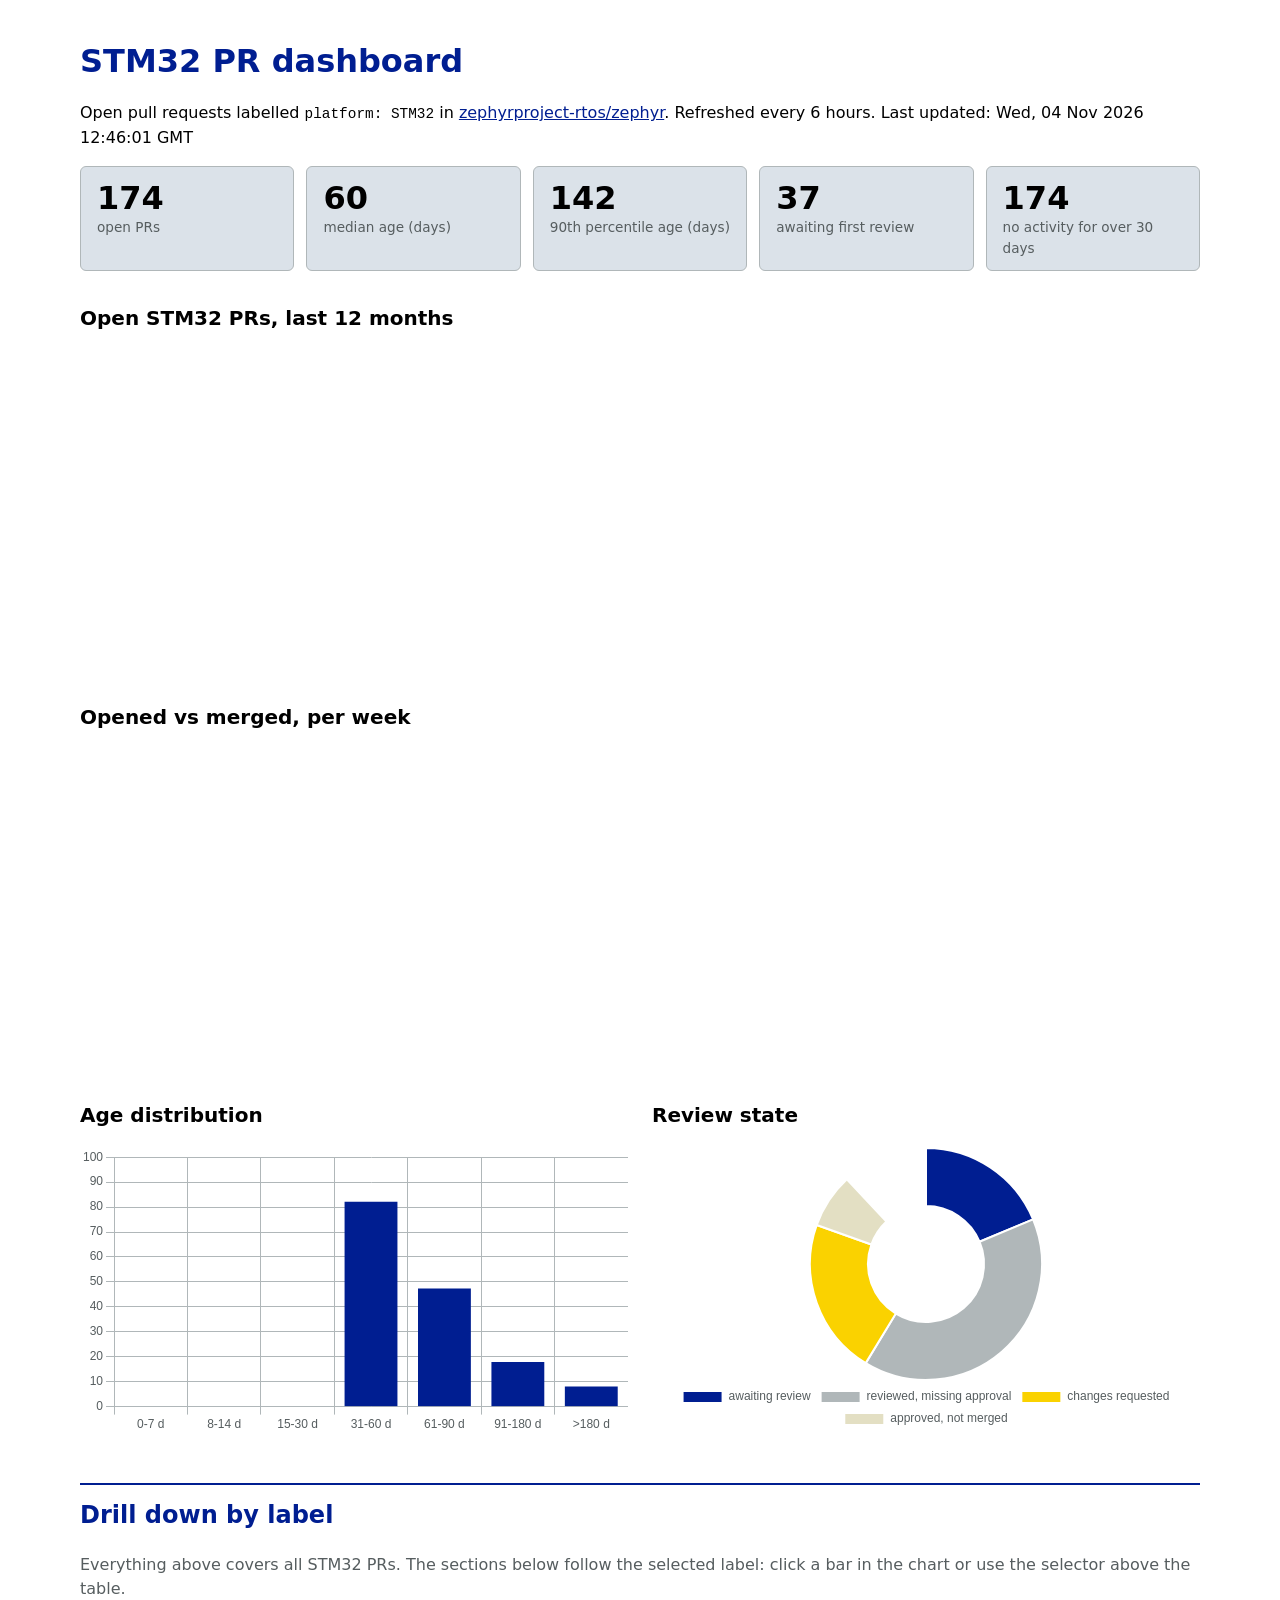
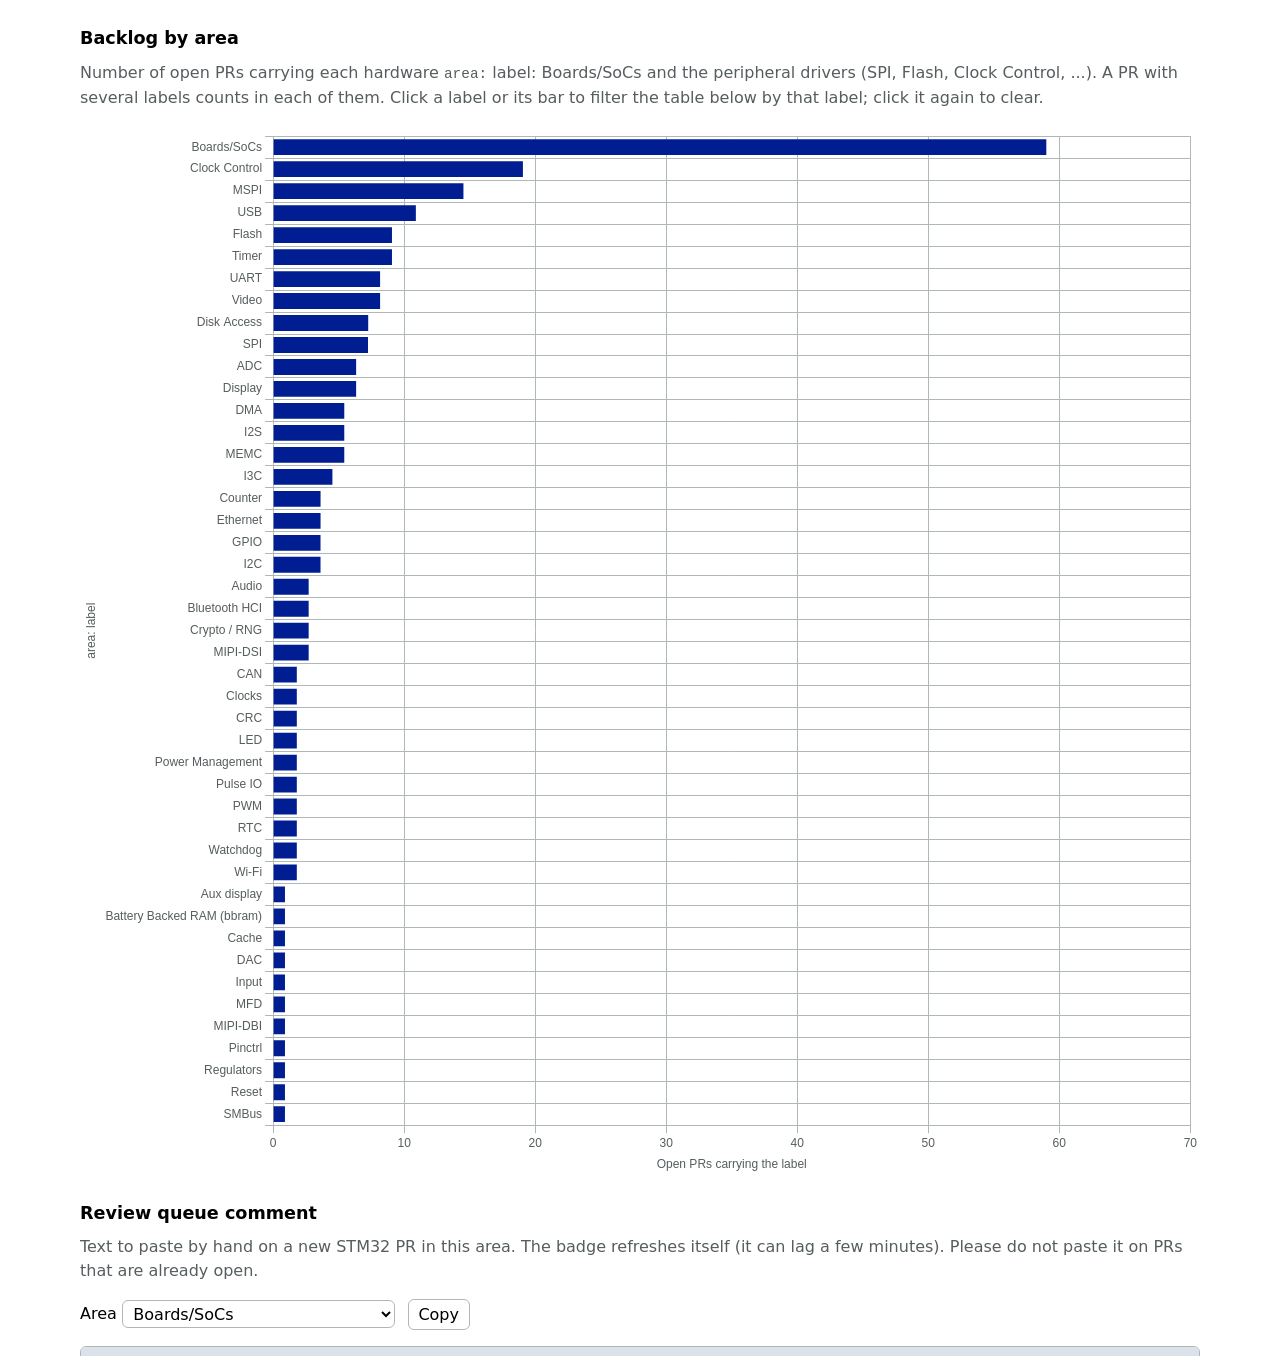
==== index.html @ 885c25cb "web: group the label-dependent sections under a title Age distribution and review state cover every " ====
<!doctype html>
<!--
SPDX-FileCopyrightText: 2026 Erwan Gouriou
SPDX-License-Identifier: Apache-2.0
-->
<html lang="en">
<head>
  <meta charset="utf-8">
  <meta name="viewport" content="width=device-width, initial-scale=1">
  <meta http-equiv="Content-Security-Policy"
        content="default-src 'none'; script-src 'self'; style-src 'self'; img-src 'self' https://img.shields.io data:; connect-src 'self'; base-uri 'none'; form-action 'none'">
  <title>STM32 PR dashboard</title>
  <link rel="stylesheet" href="assets/style.css">
</head>
<body>
  <header>
    <h1>STM32 PR dashboard</h1>
    <p>Open pull requests labelled <code>platform: STM32</code> in
      <a href="https://github.com/zephyrproject-rtos/zephyr/pulls?q=is%3Apr+is%3Aopen+label%3A%22platform%3A+STM32%22">zephyrproject-rtos/zephyr</a>.
      Refreshed every 6 hours. Last updated: <time id="updated">loading...</time></p>
    <p id="error" class="error" hidden></p>
  </header>

  <main>
    <section class="cards" aria-label="Summary">
      <div class="card"><span class="value" id="stat-open">-</span><span class="label">open PRs</span></div>
      <div class="card"><span class="value" id="stat-p50">-</span><span class="label">median age (days)</span></div>
      <div class="card"><span class="value" id="stat-p90">-</span><span class="label">90th percentile age (days)</span></div>
      <div class="card"><span class="value" id="stat-awaiting">-</span><span class="label">awaiting first review</span></div>
      <div class="card"><span class="value" id="stat-stale">-</span><span class="label">no activity for over 30 days</span></div>
    </section>

    <section>
      <h2>Open STM32 PRs, last 12 months</h2>
      <div class="chart wide"><canvas id="chart-open" role="img" aria-label="Open PRs over time"></canvas></div>
    </section>

    <section>
      <h2>Opened vs merged, per week</h2>
      <div class="chart wide"><canvas id="chart-flow" role="img" aria-label="PRs opened and merged per week"></canvas></div>
    </section>

    <section class="pair">
      <div>
        <h2>Age distribution</h2>
        <div class="chart"><canvas id="chart-age" role="img" aria-label="Open PRs by age"></canvas></div>
      </div>
      <div>
        <h2>Review state</h2>
        <div class="chart"><canvas id="chart-review" role="img" aria-label="Open PRs by review state"></canvas></div>
      </div>
    </section>

    <h2 class="group" id="by-label">Drill down by label</h2>
    <p class="hint group-hint">Everything above covers all STM32 PRs. The sections below follow the
      selected label: click a bar in the chart or use the selector above the table.</p>

    <section>
      <h3>Backlog by area</h3>
      <p class="hint">Number of open PRs carrying each hardware <code>area:</code> label: Boards/SoCs
        and the peripheral drivers (SPI, Flash, Clock Control, ...). A PR with several labels counts
        in each of them. Click a label or its bar to filter the table below by that label; click it
        again to clear.</p>
      <div class="chart" id="chart-areas-box"><canvas id="chart-areas" role="img" aria-label="Open PRs per hardware area label"></canvas></div>
    </section>

    <section id="snippet" hidden>
      <h3>Review queue comment</h3>
      <p class="hint">Text to paste by hand on a new STM32 PR in this area. The badge refreshes
        itself (it can lag a few minutes). Please do not paste it on PRs that are already open.</p>
      <p>
        <label for="snippet-area">Area</label>
        <select id="snippet-area"></select>
        <button type="button" id="snippet-copy">Copy</button>
        <span id="snippet-status" role="status"></span>
      </p>
      <textarea id="snippet-text" rows="11" readonly aria-label="Comment text"></textarea>
    </section>

    <section>
      <h3>Open PRs, oldest first</h3>
      <div id="filter" class="filter">
        <div>
          <label for="filter-select">Filter by label:</label>
          <select id="filter-select"><option value="">All labels</option></select>
          <button type="button" id="filter-clear" hidden>Show all</button>
          <span id="filter-count" class="muted"></span>
        </div>
        <div id="filter-link" class="filter-link" hidden>
          Link to this label's page: <a id="filter-url" href="#" rel="noopener noreferrer"></a>
          <button type="button" id="filter-copy-url">Copy link</button>
          <button type="button" id="filter-copy-md">Copy as Markdown</button>
          <span id="filter-copy-status" role="status"></span>
        </div>
      </div>
      <div class="table-wrap">
        <table>
          <thead>
            <tr><th>#</th><th>Title</th><th>Areas</th><th class="num">Age (days)</th><th>Review</th></tr>
          </thead>
          <tbody id="prs"></tbody>
        </table>
      </div>
    </section>

    <section id="rules" class="rules">
      <h2>Rules</h2>
      <ul>
        <li>Population: PRs in <code>zephyrproject-rtos/zephyr</code> labelled <code>platform: STM32</code>.</li>
        <li>Drafts are absent by construction: the upstream assigner workflow only labels PRs that are
          ready for review, so a PR enters this dataset when it is labelled.</li>
        <li>Area = each <code>area:</code> label on the PR. A PR with three area labels counts in all
          three, so the sum over areas exceeds the PR count. A PR without an <code>area:</code> label
          is shown as <em>Unclassified</em>.</li>
        <li>The area chart only shows hardware labels: Boards/SoCs and the labels of peripheral
          drivers. They are derived from upstream <code>MAINTAINERS.yml</code> at each collection:
          a label is hardware when at least half of the areas carrying it are driver areas
          (titled <code>Drivers:</code> or owning a whole <code>drivers/&lt;name&gt;/</code>
          directory) or <code>boards/</code> and <code>soc/</code>. Labels such as Tests, Samples,
          Documentation, Networking or native port are left out of the chart. The table,
          its filter and the review queue comment still cover every label.</li>
        <li>Age is measured from the <code>platform: STM32</code> labeling event ("waiting for ST
          review"), not from PR creation, so long draft periods do not count.</li>
        <li>Stale means no activity for more than 30 days.</li>
        <li>No people: no author, reviewer or leaderboard. The unit is the area.</li>
      </ul>
      <h3>Caveats</h3>
      <ul>
        <li>The upstream <code>scripts/ci/set_assignees.py</code> caps labels at 10 per PR, ranked by
          how much of the PR each area accounts for. Very wide PRs lose their tail labels, so area
          counts are slightly lossy at the edge.</li>
        <li>A PR whose STM32 label was removed before it closed is not returned by a label-filtered
          listing, so historical membership is marginally undercounted.</li>
        <li>The history is rebuilt from timestamps. Review-state and staleness are only known for
          the present, so past days do not carry them.</li>
        <li>This page is authoritative; any badge pasted in a PR comment is cached and may lag.</li>
      </ul>
    </section>
  </main>

  <footer>
    <p>Source: <a href="https://github.com/erwango/stm32-pr-dashboard">erwango/stm32-pr-dashboard</a>.
      Chart.js is MIT licensed.</p>
  </footer>

  <script src="assets/vendor/chart.umd.min.js"></script>
  <script src="assets/app.js"></script>
</body>
</html>
---- assets/style.css ----
/*
 * SPDX-FileCopyrightText: 2026 Erwan Gouriou
 * SPDX-License-Identifier: Apache-2.0
 */

/*
 * Palette from the ST PowerPoint template (theme "STMicroelectronics", Oct 2026):
 * Quantum Blue 001E91 (titles, links, main data colour), ST yellow FAD200 (accent only,
 * for what needs attention), ST greys B0B7B9 / DBE2E9. White background, black body text.
 * The brand defines no dark scheme, so the page is light only. ST Core is not
 * redistributable on the web, hence the system font stack.
 */
:root {
  color-scheme: light;
  --bg: #ffffff;
  --fg: #000000;
  --muted: #565d5f;
  --border: #b0b7b9;
  --card: #dbe2e9;
  --accent: #001e91;
  --neutral: #b0b7b9;
  --sand: #e3dfc3;
  --highlight: #fad200;
}

* { box-sizing: border-box; }

body {
  margin: 0 auto;
  max-width: 72rem;
  padding: 1rem;
  background: var(--bg);
  color: var(--fg);
  font: 16px/1.5 system-ui, sans-serif;
}

a { color: var(--accent); }
code { font-size: 0.9em; }
h1 { margin-bottom: 0.25rem; color: var(--accent); }
h2 { margin-top: 2rem; font-size: 1.25rem; }
h3 { margin-top: 1.5rem; font-size: 1.1rem; }
h2.group {
  margin-top: 3rem;
  padding-top: 0.75rem;
  border-top: 2px solid var(--accent);
  color: var(--accent);
  font-size: 1.5rem;
}
.hint { color: var(--muted); margin-top: -0.5rem; }
.group-hint { margin-top: 0; }
.error { padding: 0.5rem 0.75rem; background: var(--highlight); color: var(--fg); font-weight: 600; }

.cards {
  display: grid;
  grid-template-columns: repeat(auto-fit, minmax(10rem, 1fr));
  gap: 0.75rem;
}

.card {
  display: flex;
  flex-direction: column;
  padding: 0.75rem 1rem;
  background: var(--card);
  border: 1px solid var(--border);
  border-radius: 6px;
}

.card .value { font-size: 2rem; font-weight: 600; line-height: 1.2; }
.card .label { color: var(--muted); font-size: 0.85rem; }

.chart { position: relative; height: 18rem; }
.chart.wide { height: 20rem; }

.pair {
  display: grid;
  grid-template-columns: repeat(auto-fit, minmax(20rem, 1fr));
  gap: 1.5rem;
}

.filter {
  margin: 1rem 0;
  padding: 0.5rem 0.75rem;
  background: var(--card);
  border: 1px solid var(--border);
  border-radius: 6px;
}

.filter-link { margin-top: 0.5rem; overflow-wrap: anywhere; }

button {
  margin-left: 0.5rem;
  padding: 0.15rem 0.6rem;
  color: var(--fg);
  background: var(--bg);
  border: 1px solid var(--border);
  border-radius: 6px;
  cursor: pointer;
  font: inherit;
}

textarea {
  width: 100%;
  padding: 0.5rem 0.75rem;
  color: var(--fg);
  background: var(--card);
  border: 1px solid var(--border);
  border-radius: 6px;
  font: 0.85rem/1.4 ui-monospace, monospace;
}

select { padding: 0.15rem 0.4rem; color: var(--fg); background: var(--bg); border: 1px solid var(--border); border-radius: 6px; font: inherit; }

.table-wrap { overflow-x: auto; }

table { width: 100%; border-collapse: collapse; }
th, td { padding: 0.4rem 0.6rem; text-align: left; vertical-align: top; border-bottom: 1px solid var(--border); }
th.num, td.num { text-align: right; }
td.stale { background: var(--highlight); font-weight: 600; }

.tag {
  display: inline-block;
  margin: 0 0.25rem 0.15rem 0;
  padding: 0 0.45rem;
  font-size: 0.8rem;
  background: var(--card);
  border: 1px solid var(--border);
  border-radius: 1rem;
}

button.tag { color: var(--fg); cursor: pointer; font: inherit; font-size: 0.8rem; }
button.tag:hover { border-color: var(--accent); }

.muted { margin-left: 0.75rem; color: var(--muted); }

.rules { margin-top: 2rem; padding-top: 0.5rem; border-top: 1px solid var(--border); }
.rules li { margin-bottom: 0.35rem; }

footer { margin-top: 2rem; color: var(--muted); font-size: 0.85rem; }
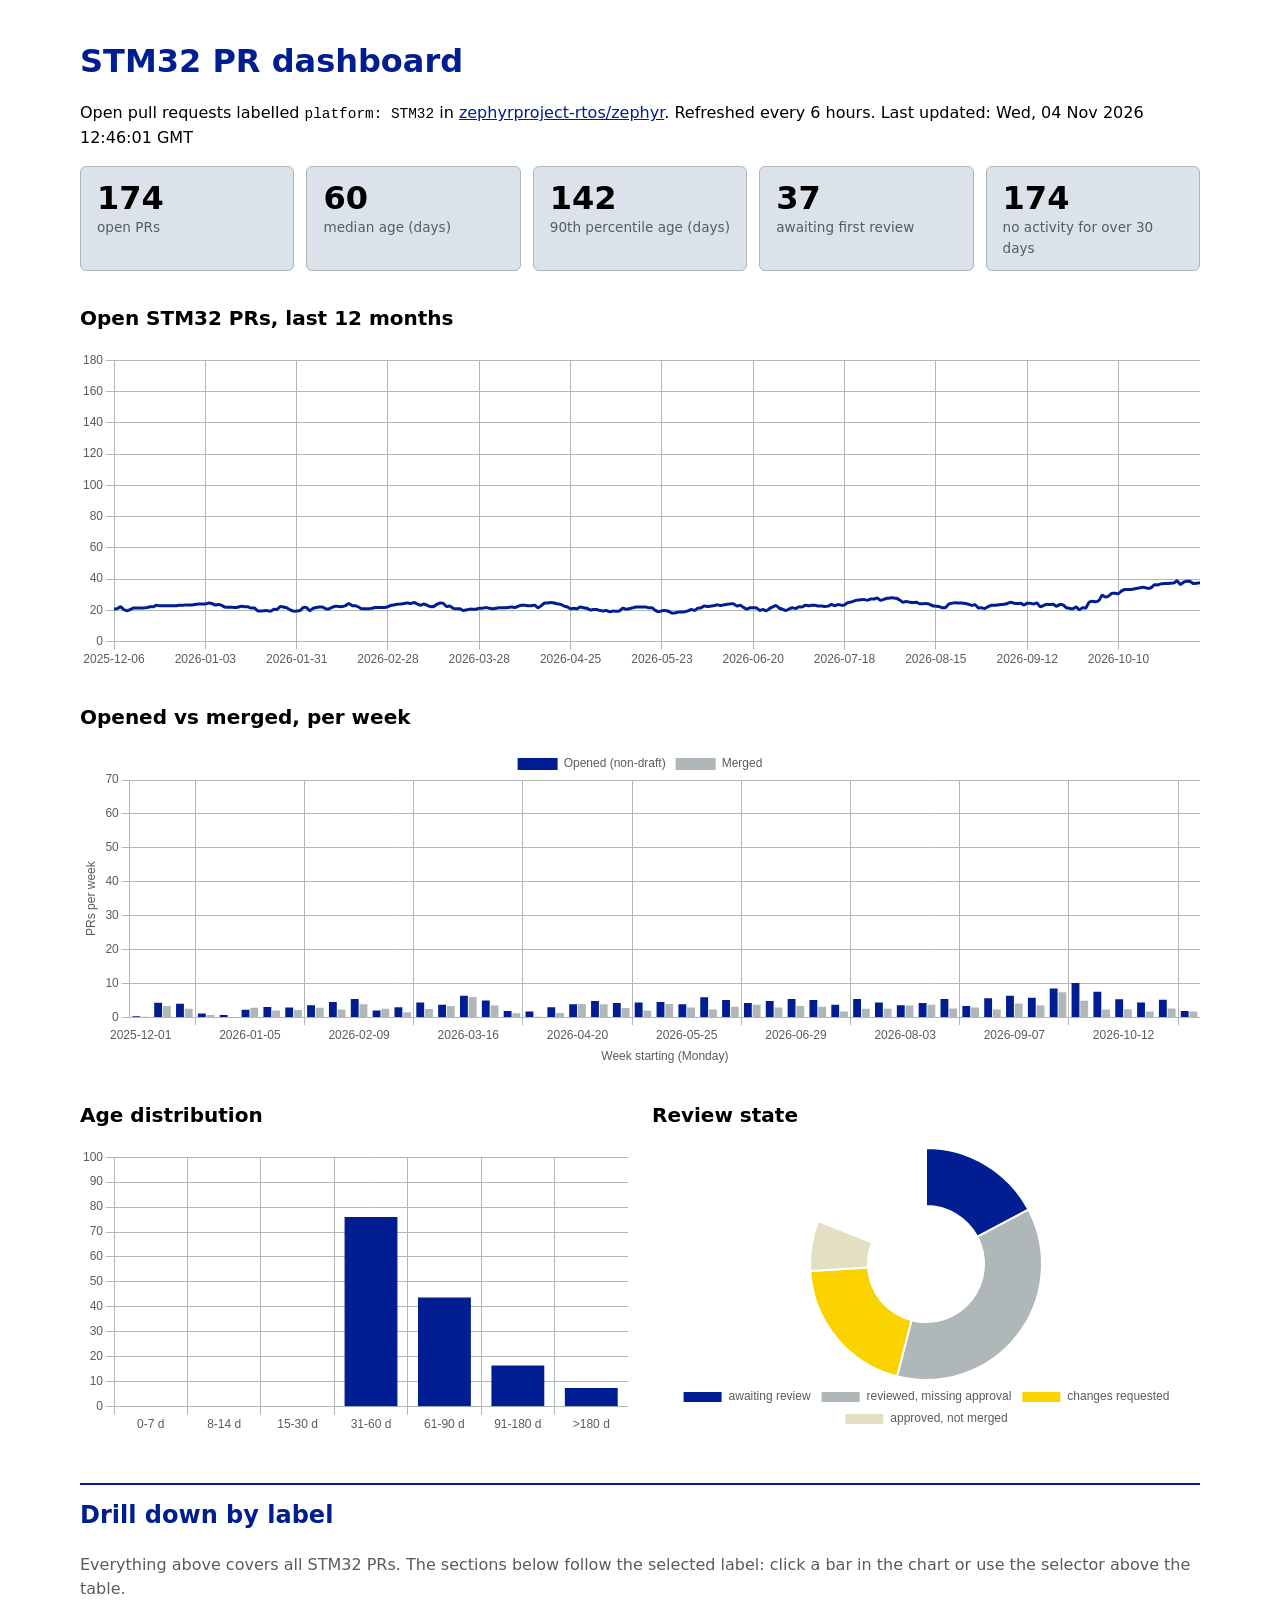
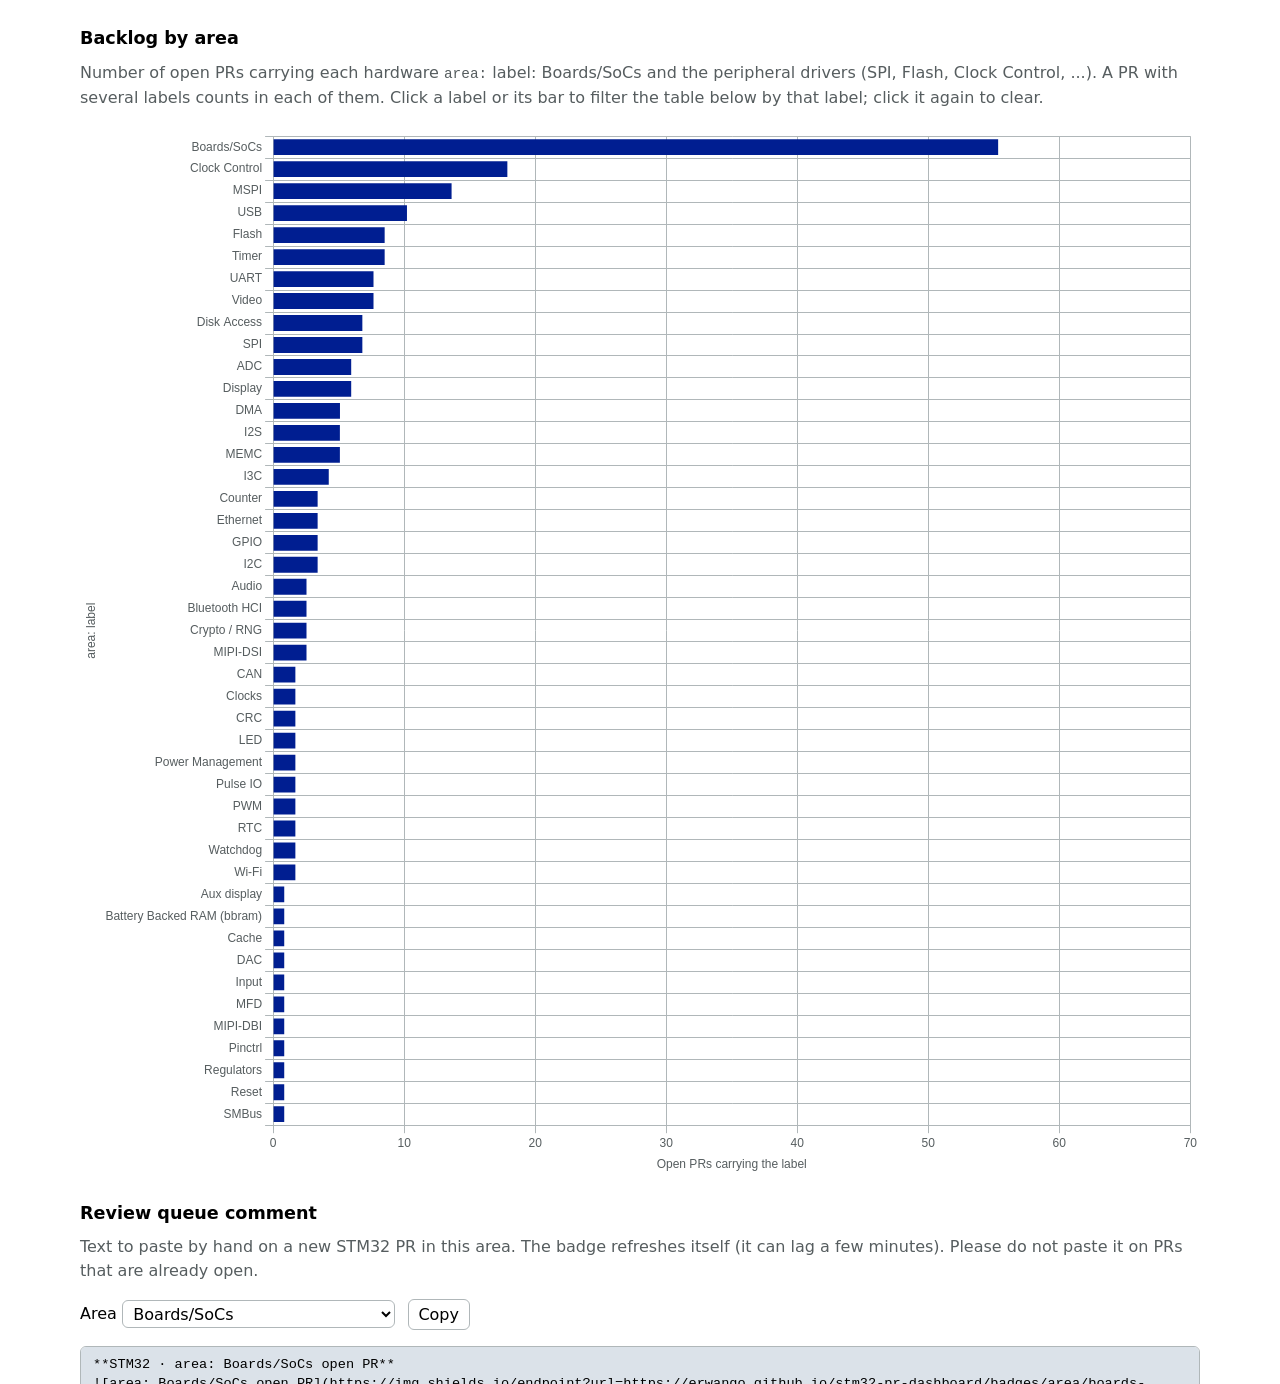
==== commit 06615f26: "web: explain the yellow age cells Add a legend line with a yellow swatch above the PR table and a to" ====
--- a/index.html
+++ b/index.html
@@ -94,6 +94,8 @@
         </div>
       </div>
       <div class="table-wrap">
+        <p class="legend"><span class="swatch"></span> Age highlighted in yellow: no activity on the PR
+          for over 30 days (age itself counts from the <code>platform: STM32</code> label).</p>
         <table>
           <thead>
             <tr><th>#</th><th>Title</th><th>Areas</th><th class="num">Age (days)</th><th>Review</th></tr>
--- a/assets/style.css
+++ b/assets/style.css
@@ -116,6 +116,15 @@
 th, td { padding: 0.4rem 0.6rem; text-align: left; vertical-align: top; border-bottom: 1px solid var(--border); }
 th.num, td.num { text-align: right; }
 td.stale { background: var(--highlight); font-weight: 600; }
+.legend { margin: 0 0 0.5rem; color: var(--muted); font-size: 0.85rem; }
+.swatch {
+  display: inline-block;
+  width: 0.9rem;
+  height: 0.9rem;
+  vertical-align: -0.1rem;
+  background: var(--highlight);
+  border: 1px solid var(--border);
+}
 
 .tag {
   display: inline-block;
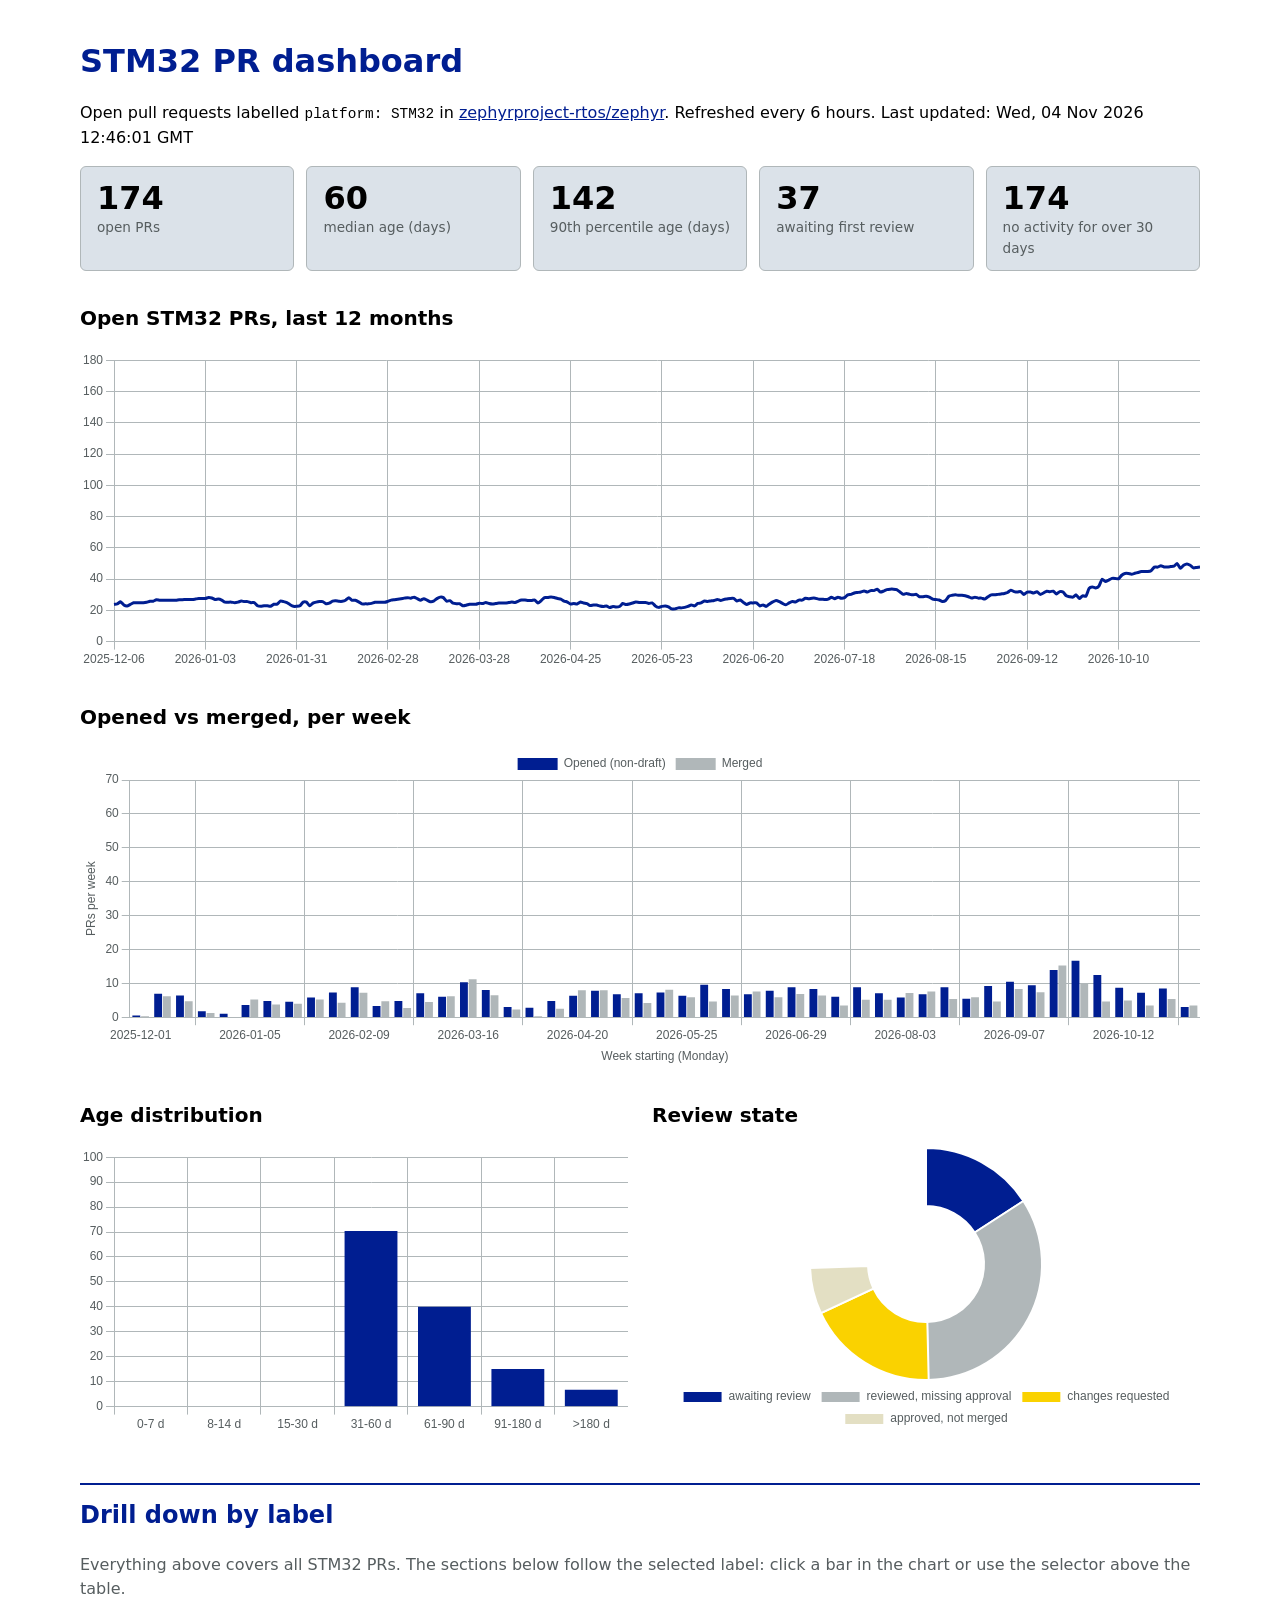
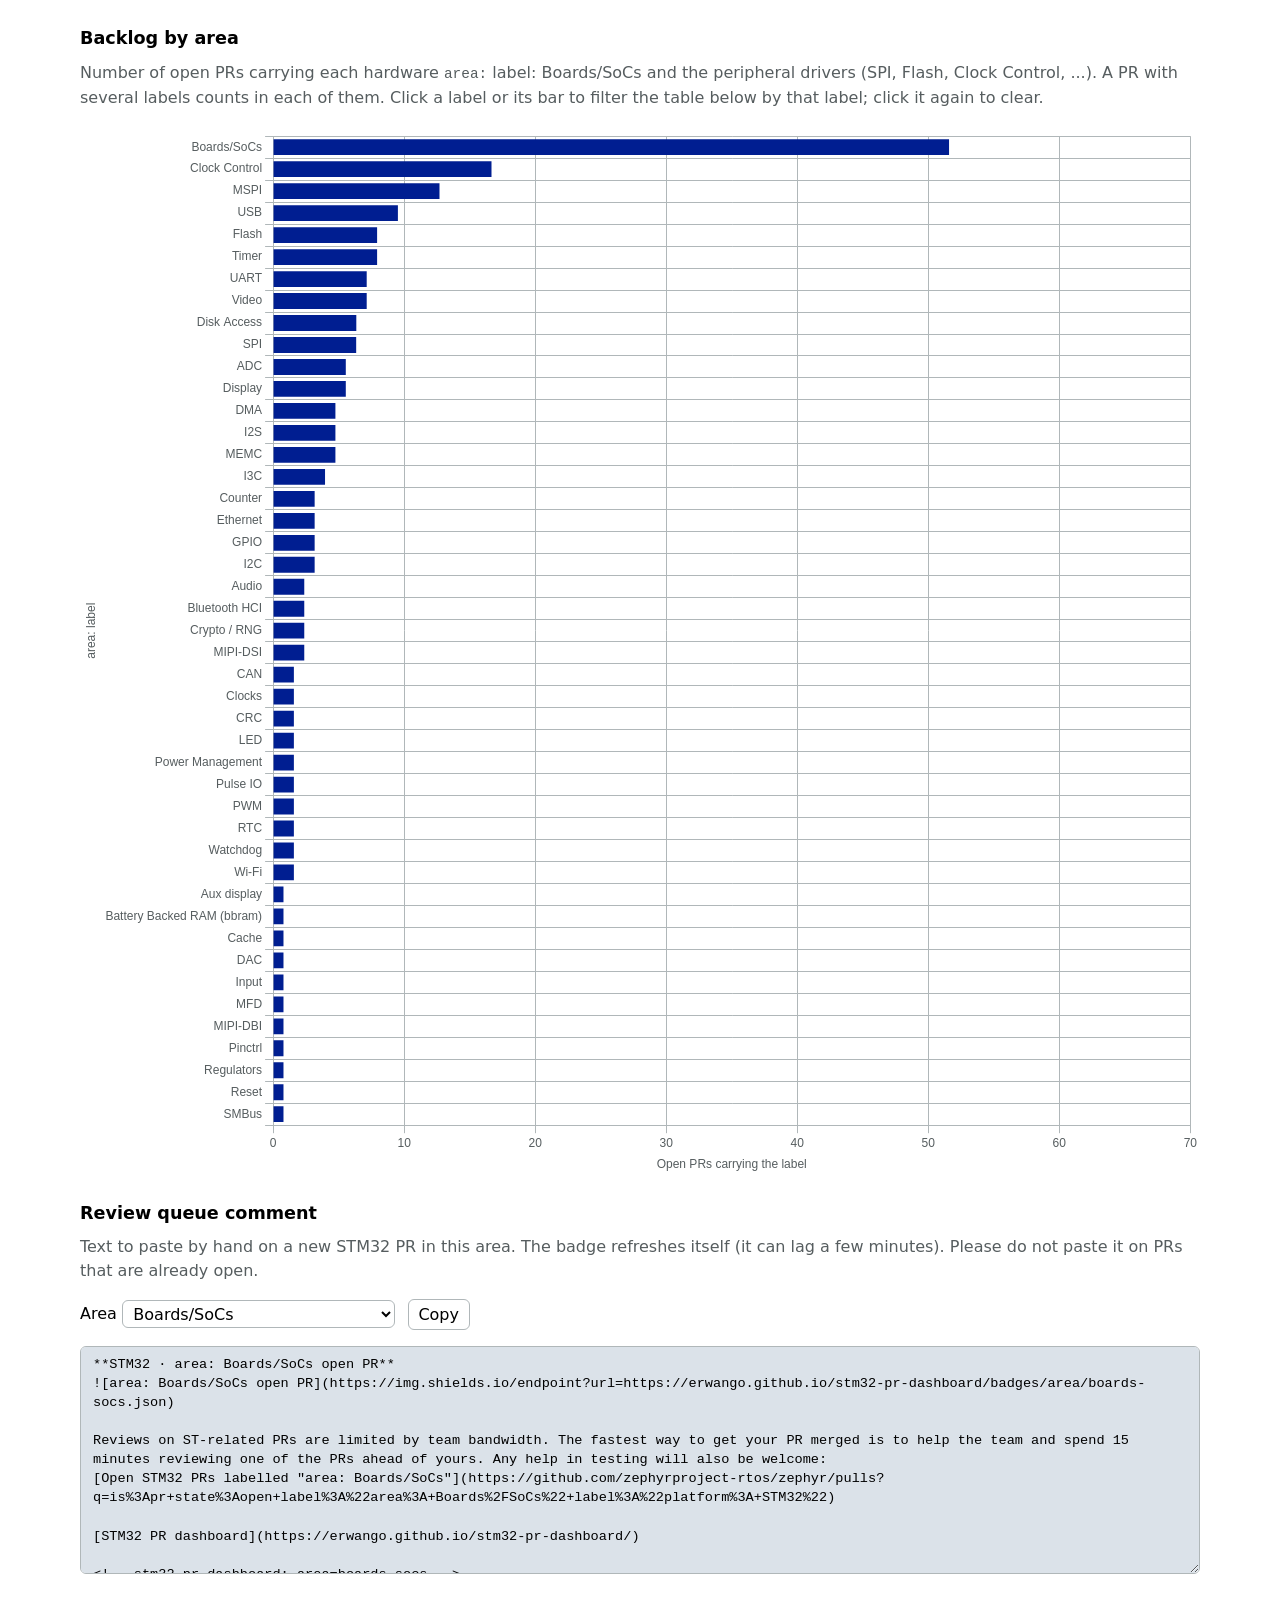
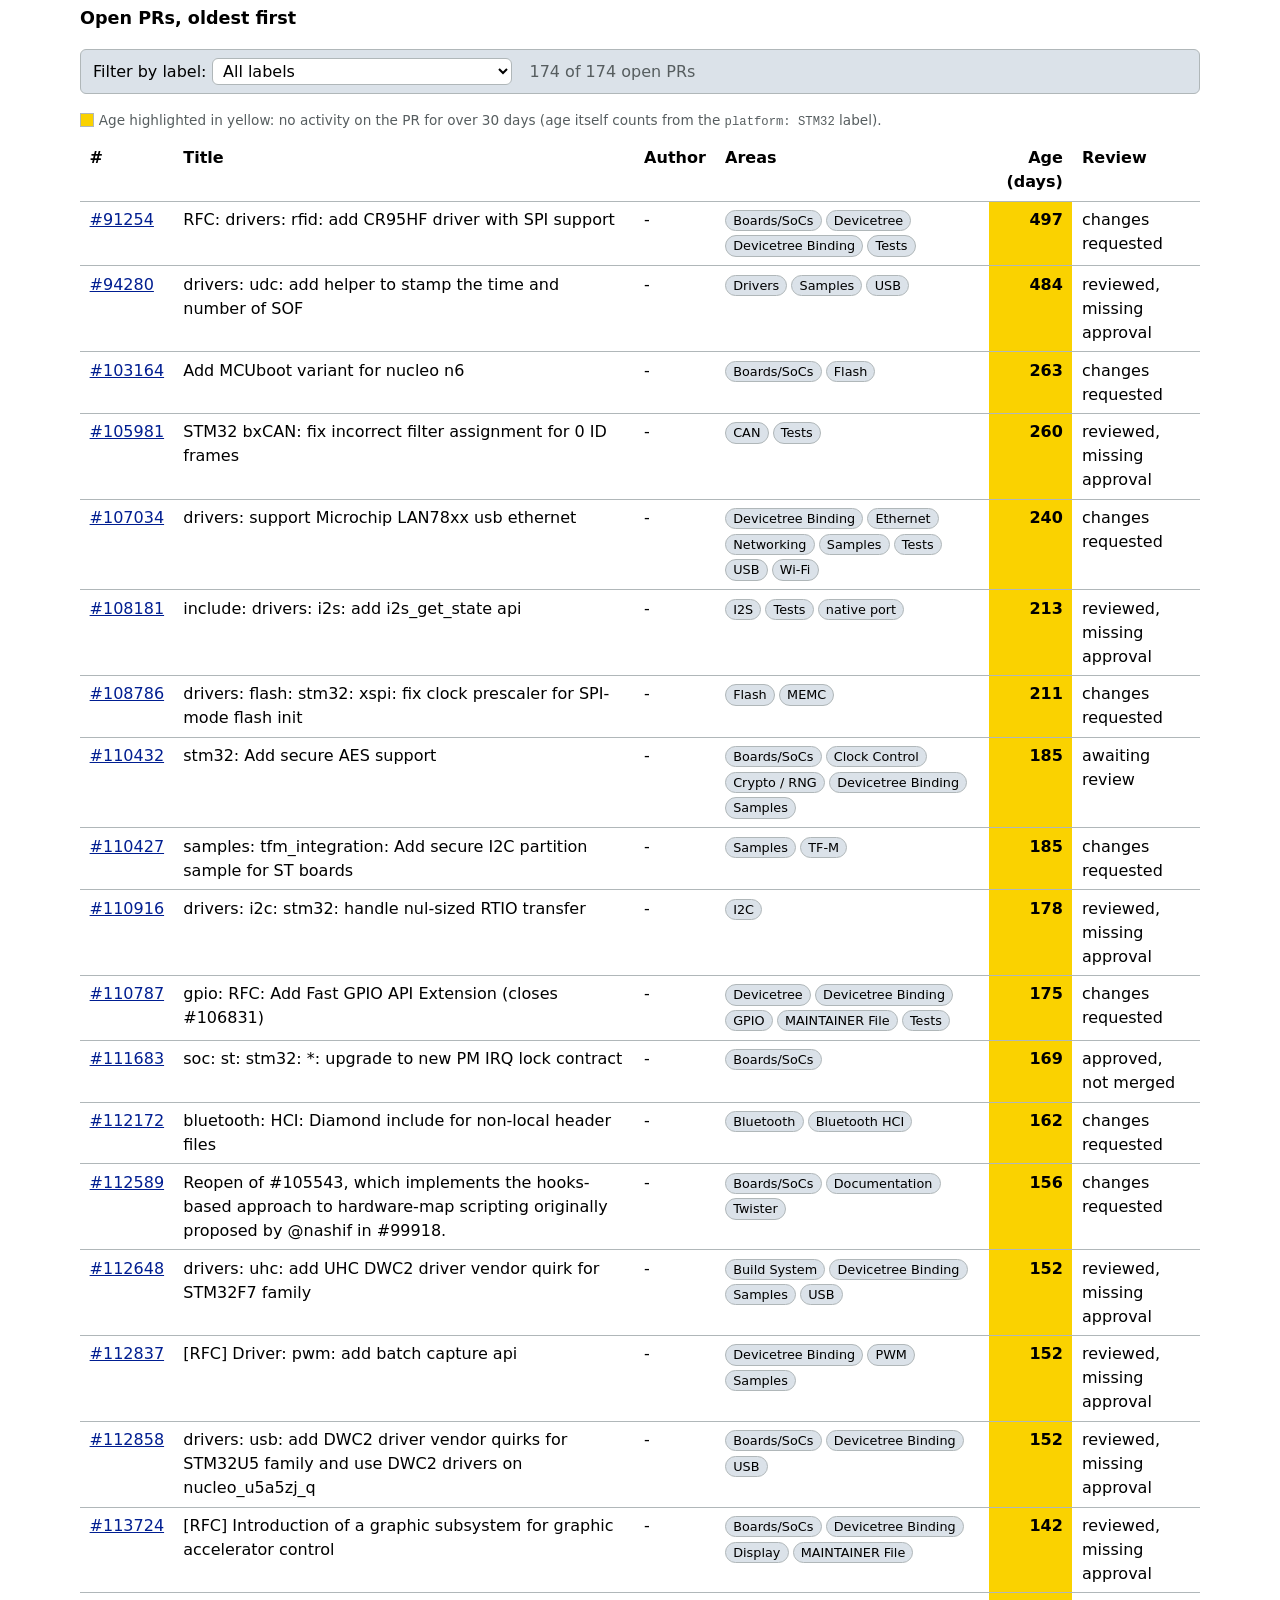
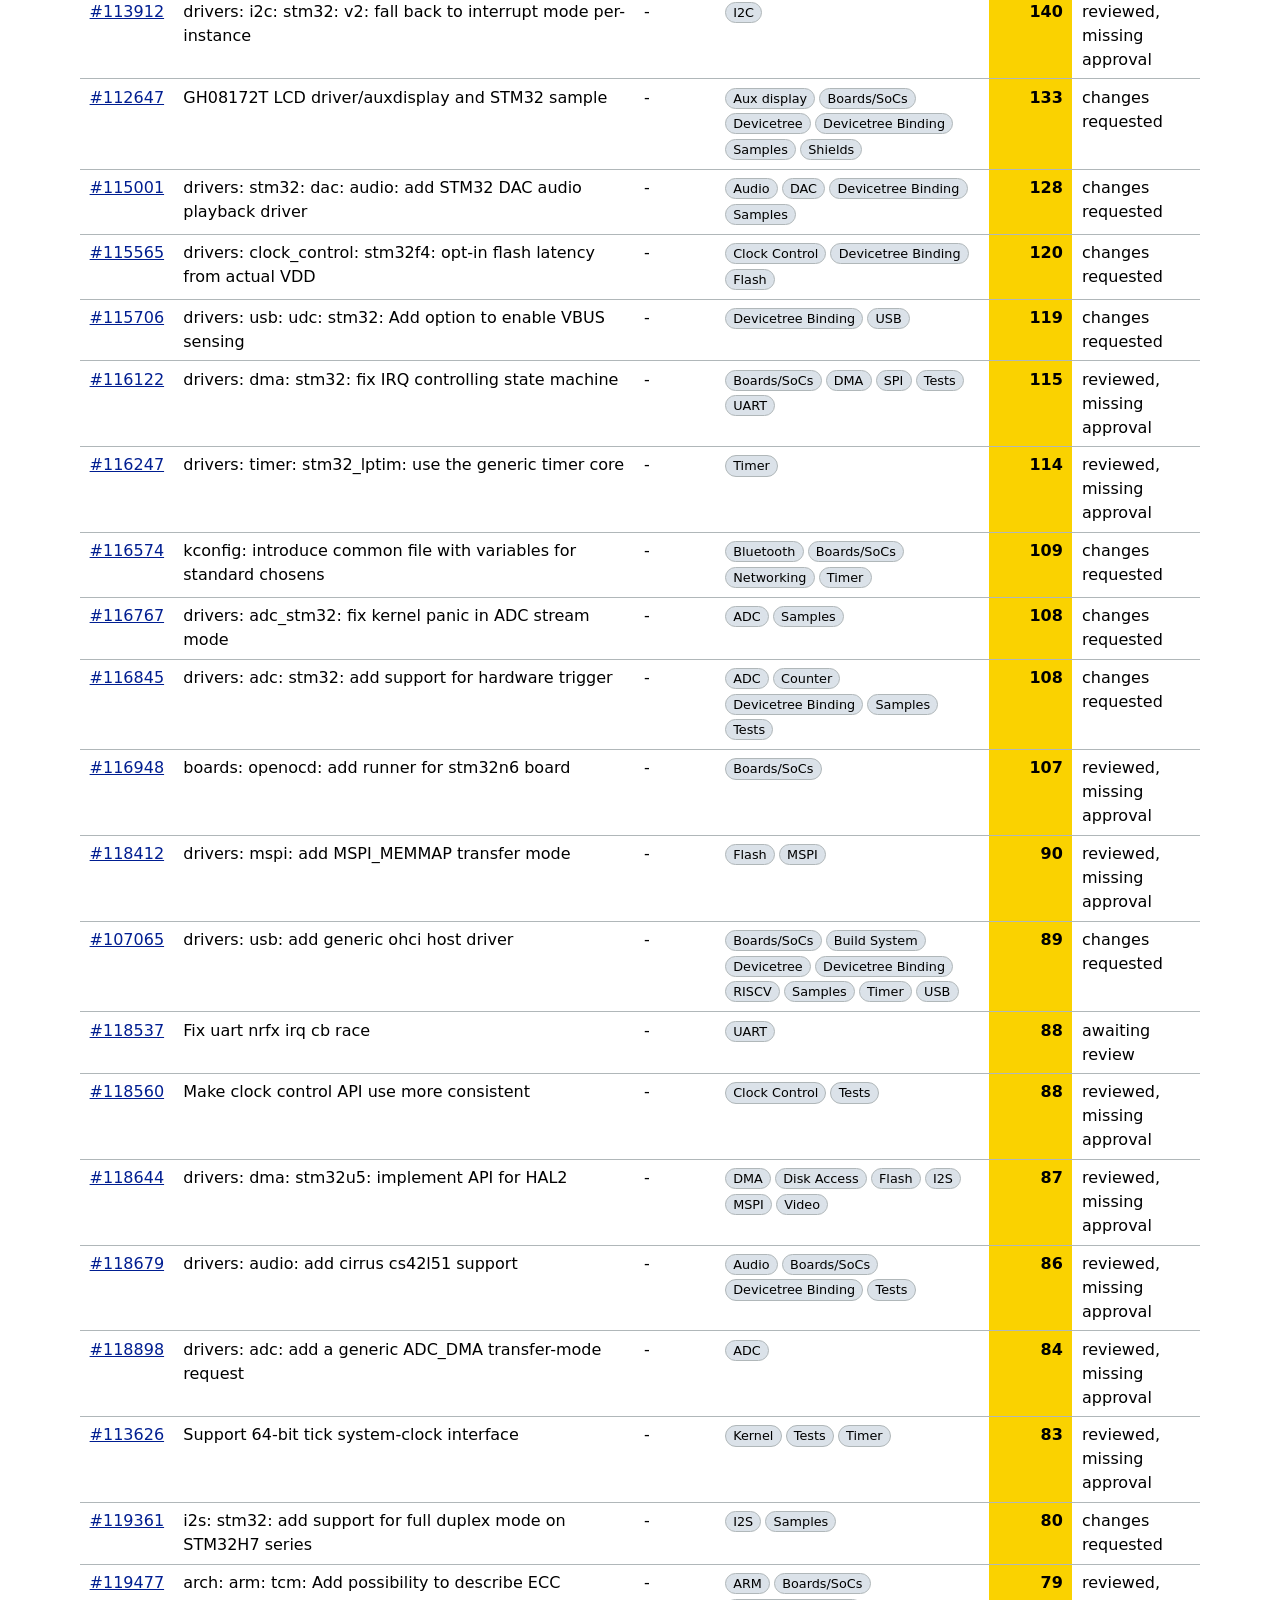
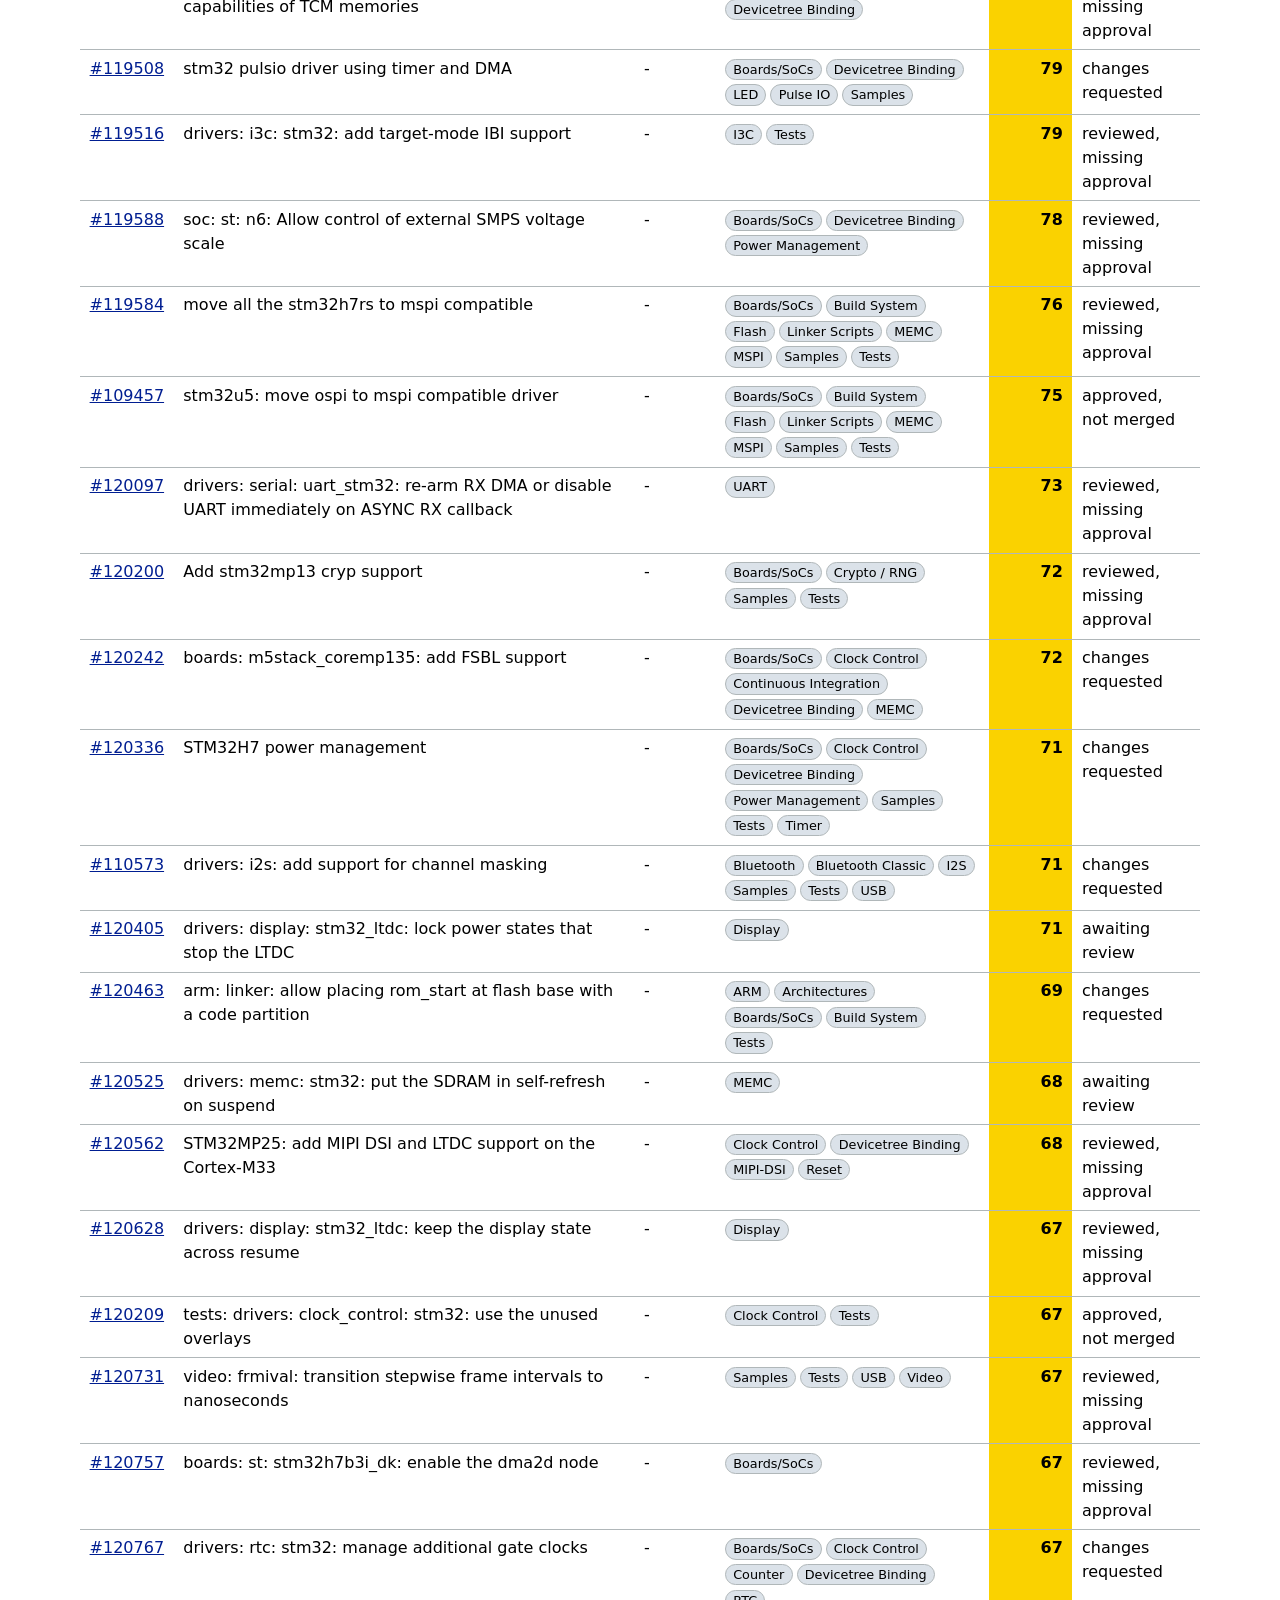
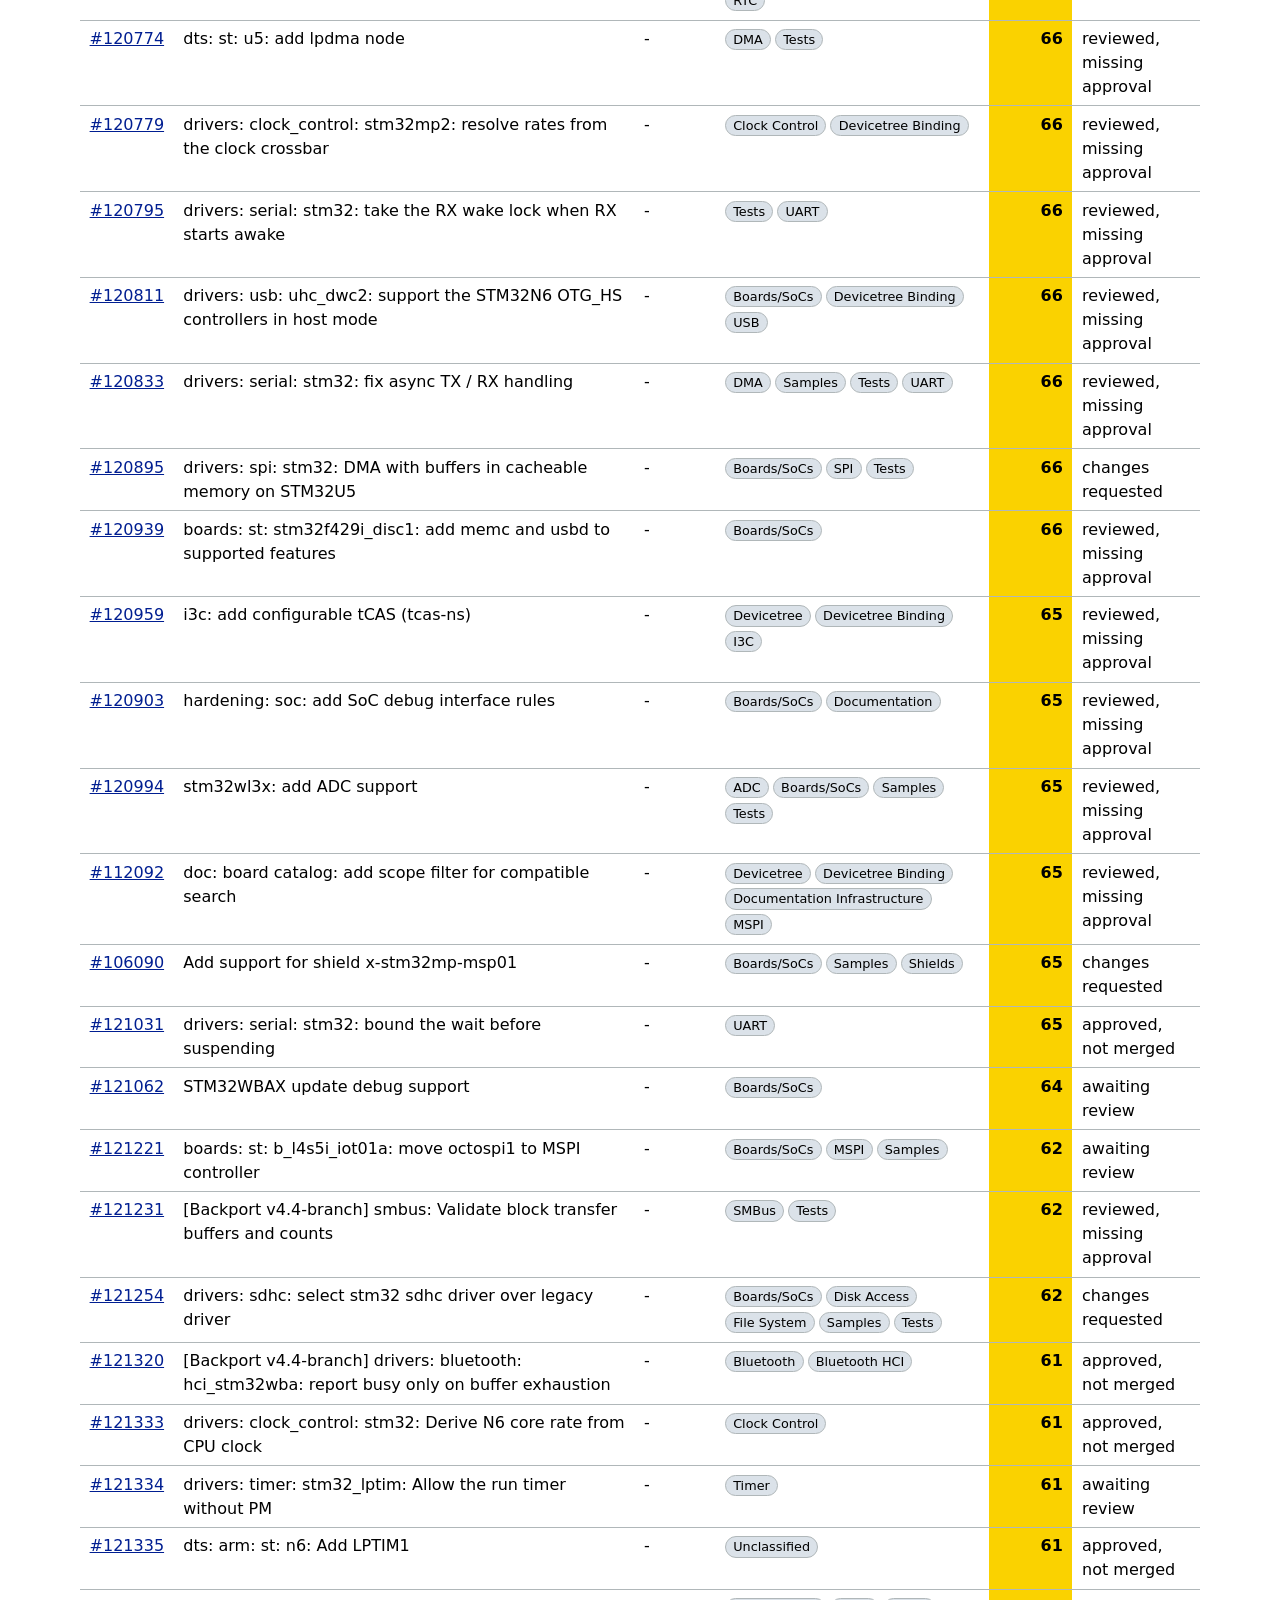
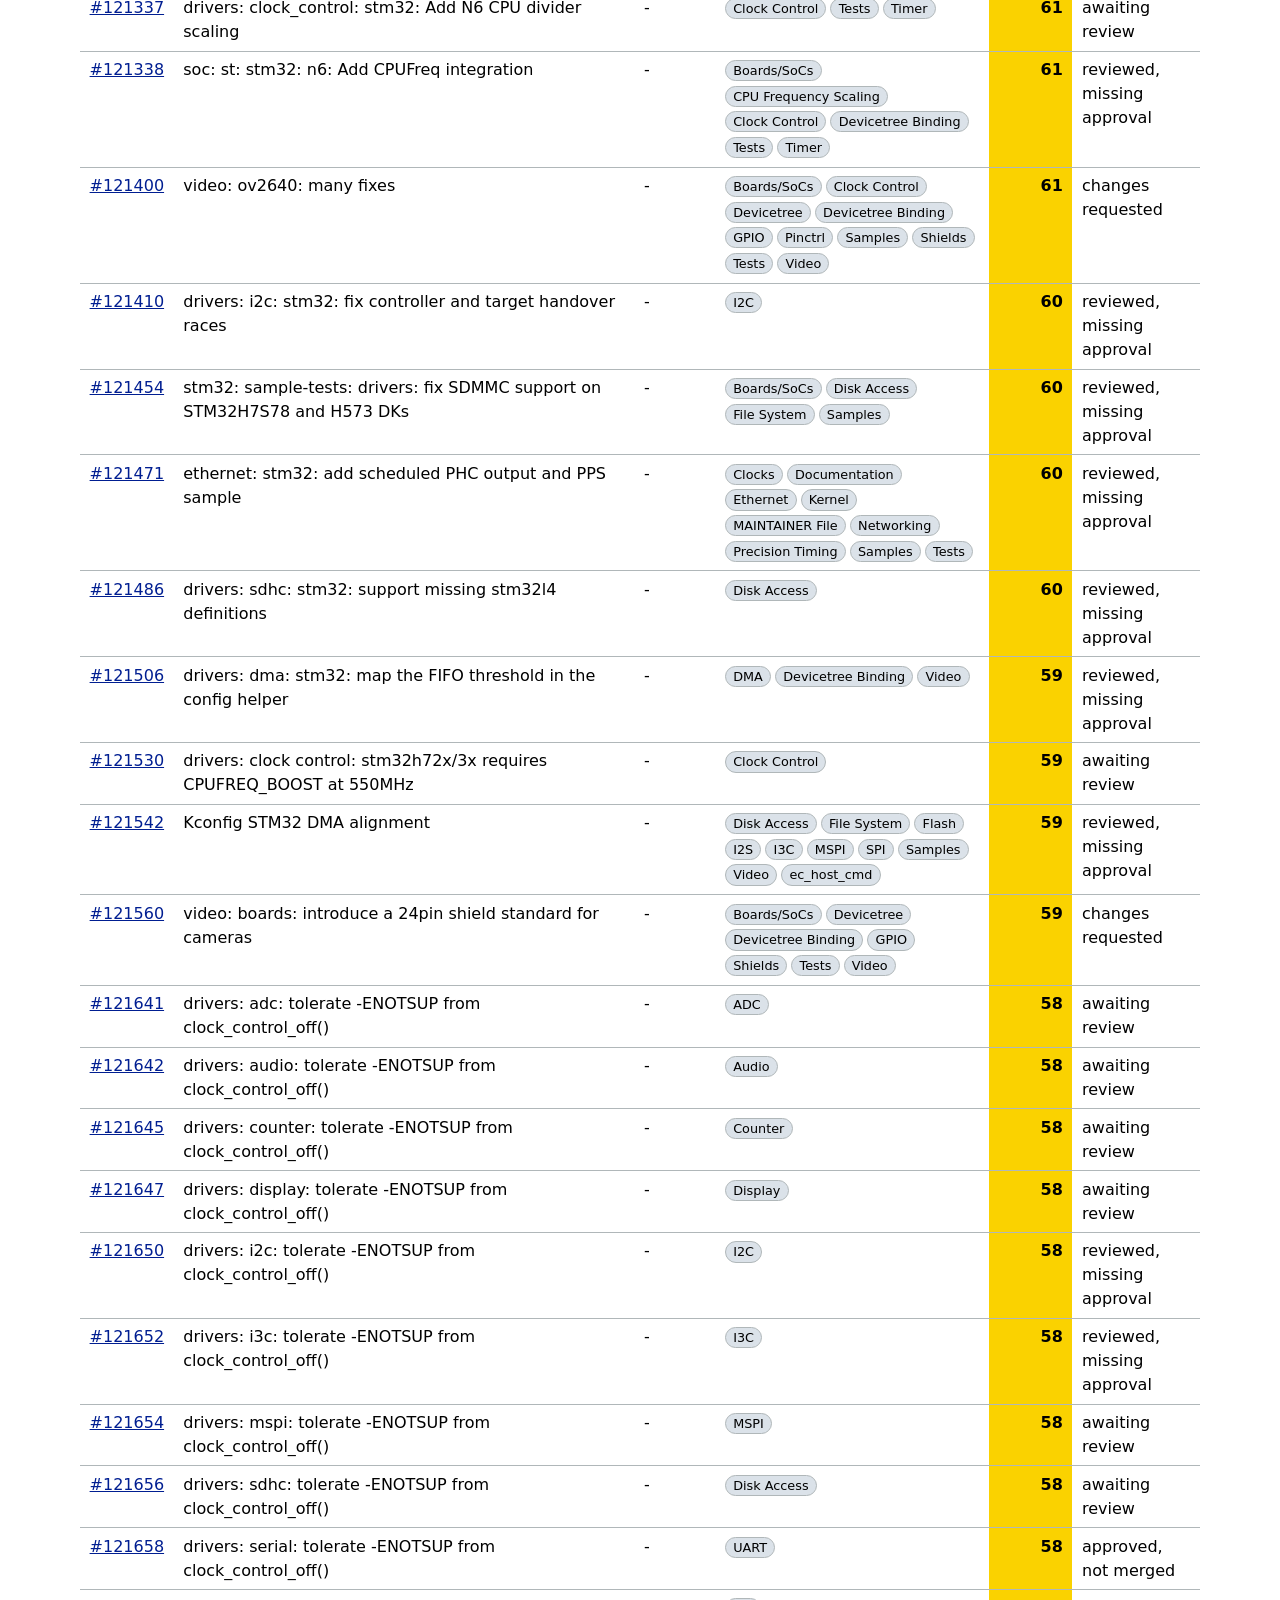
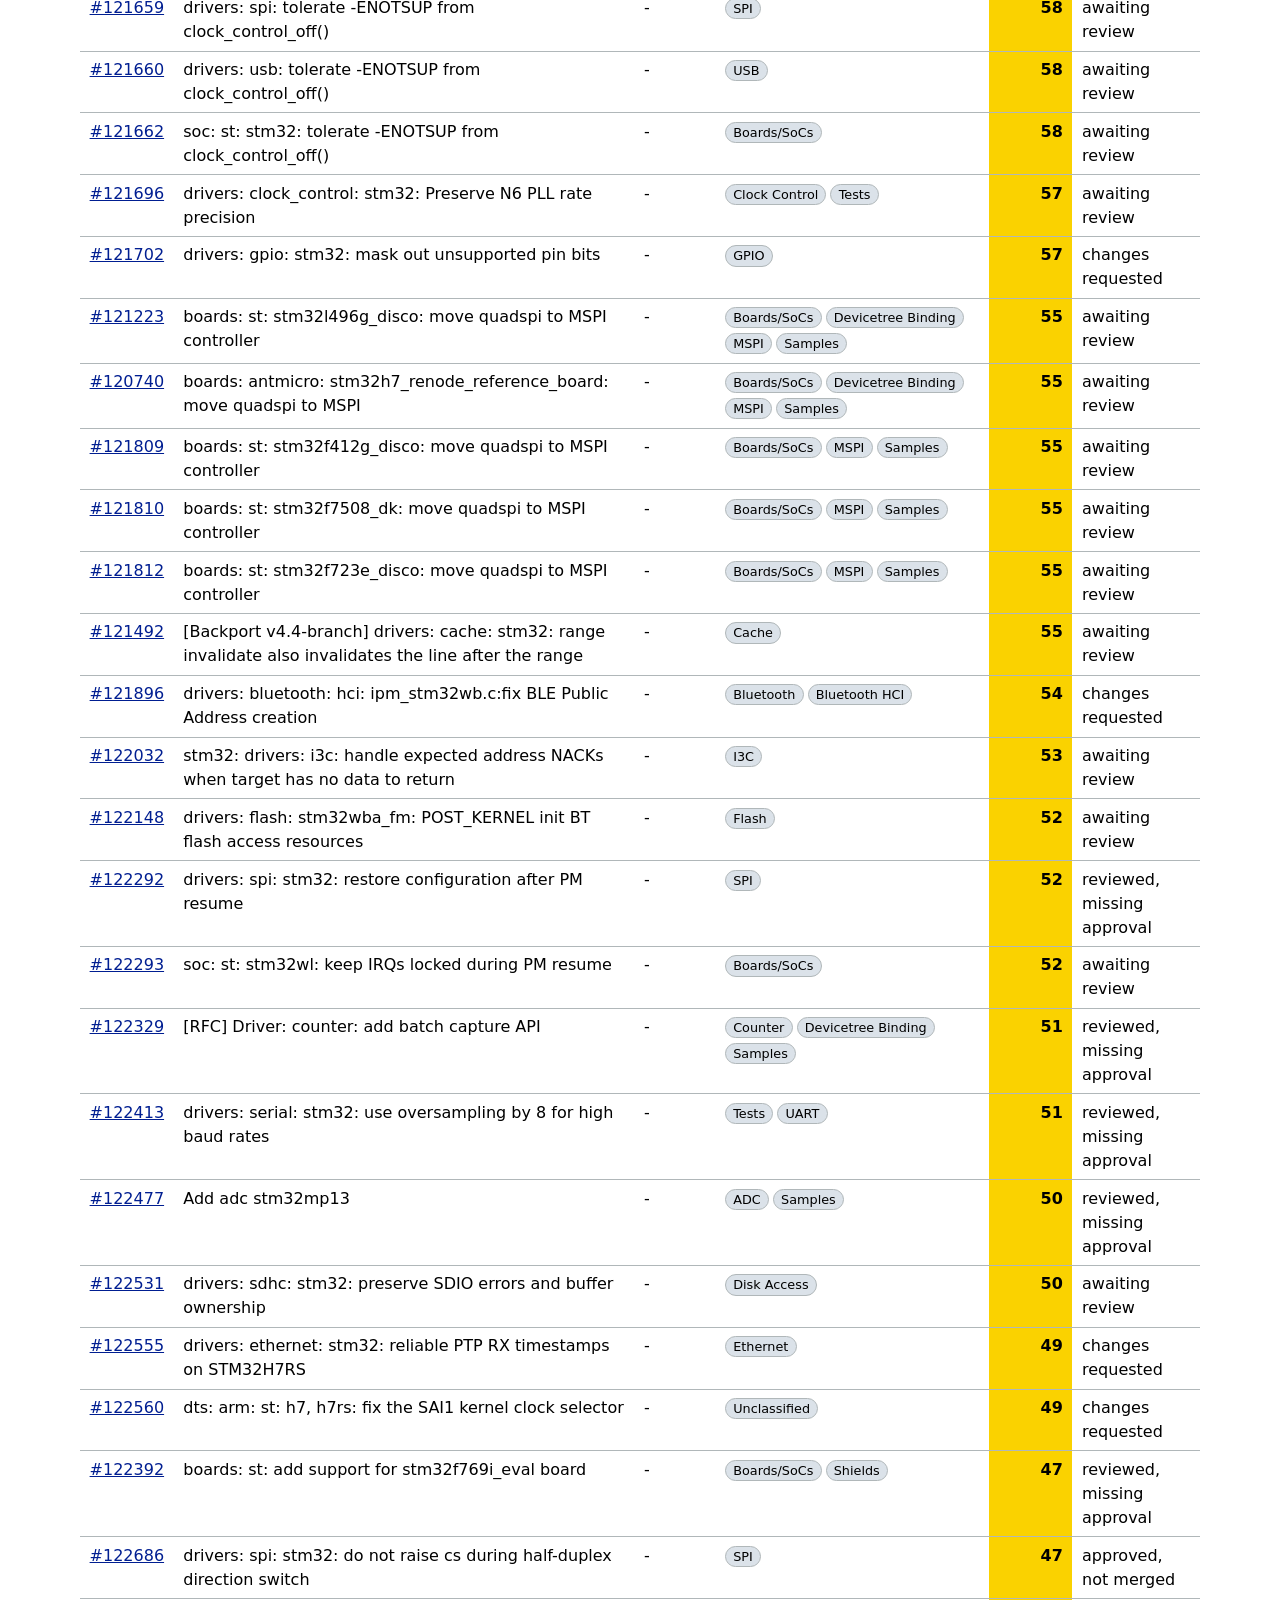
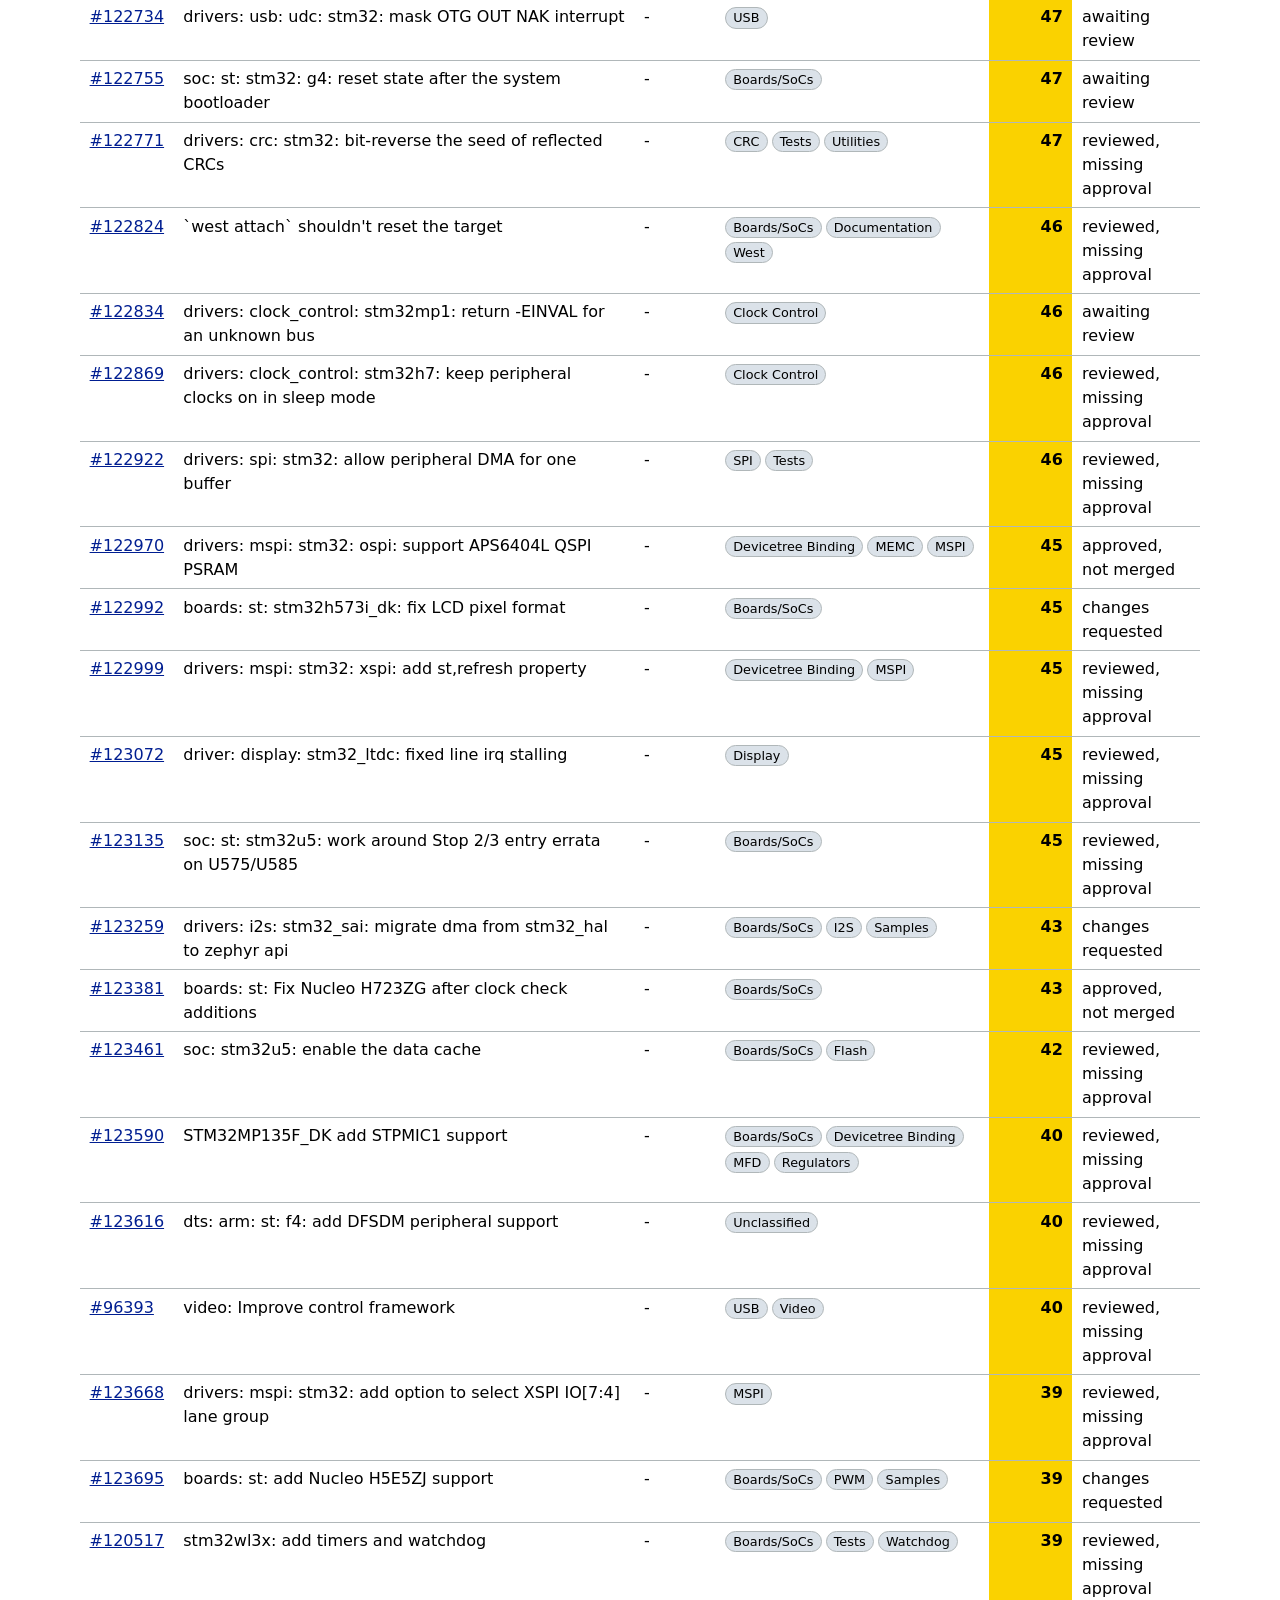
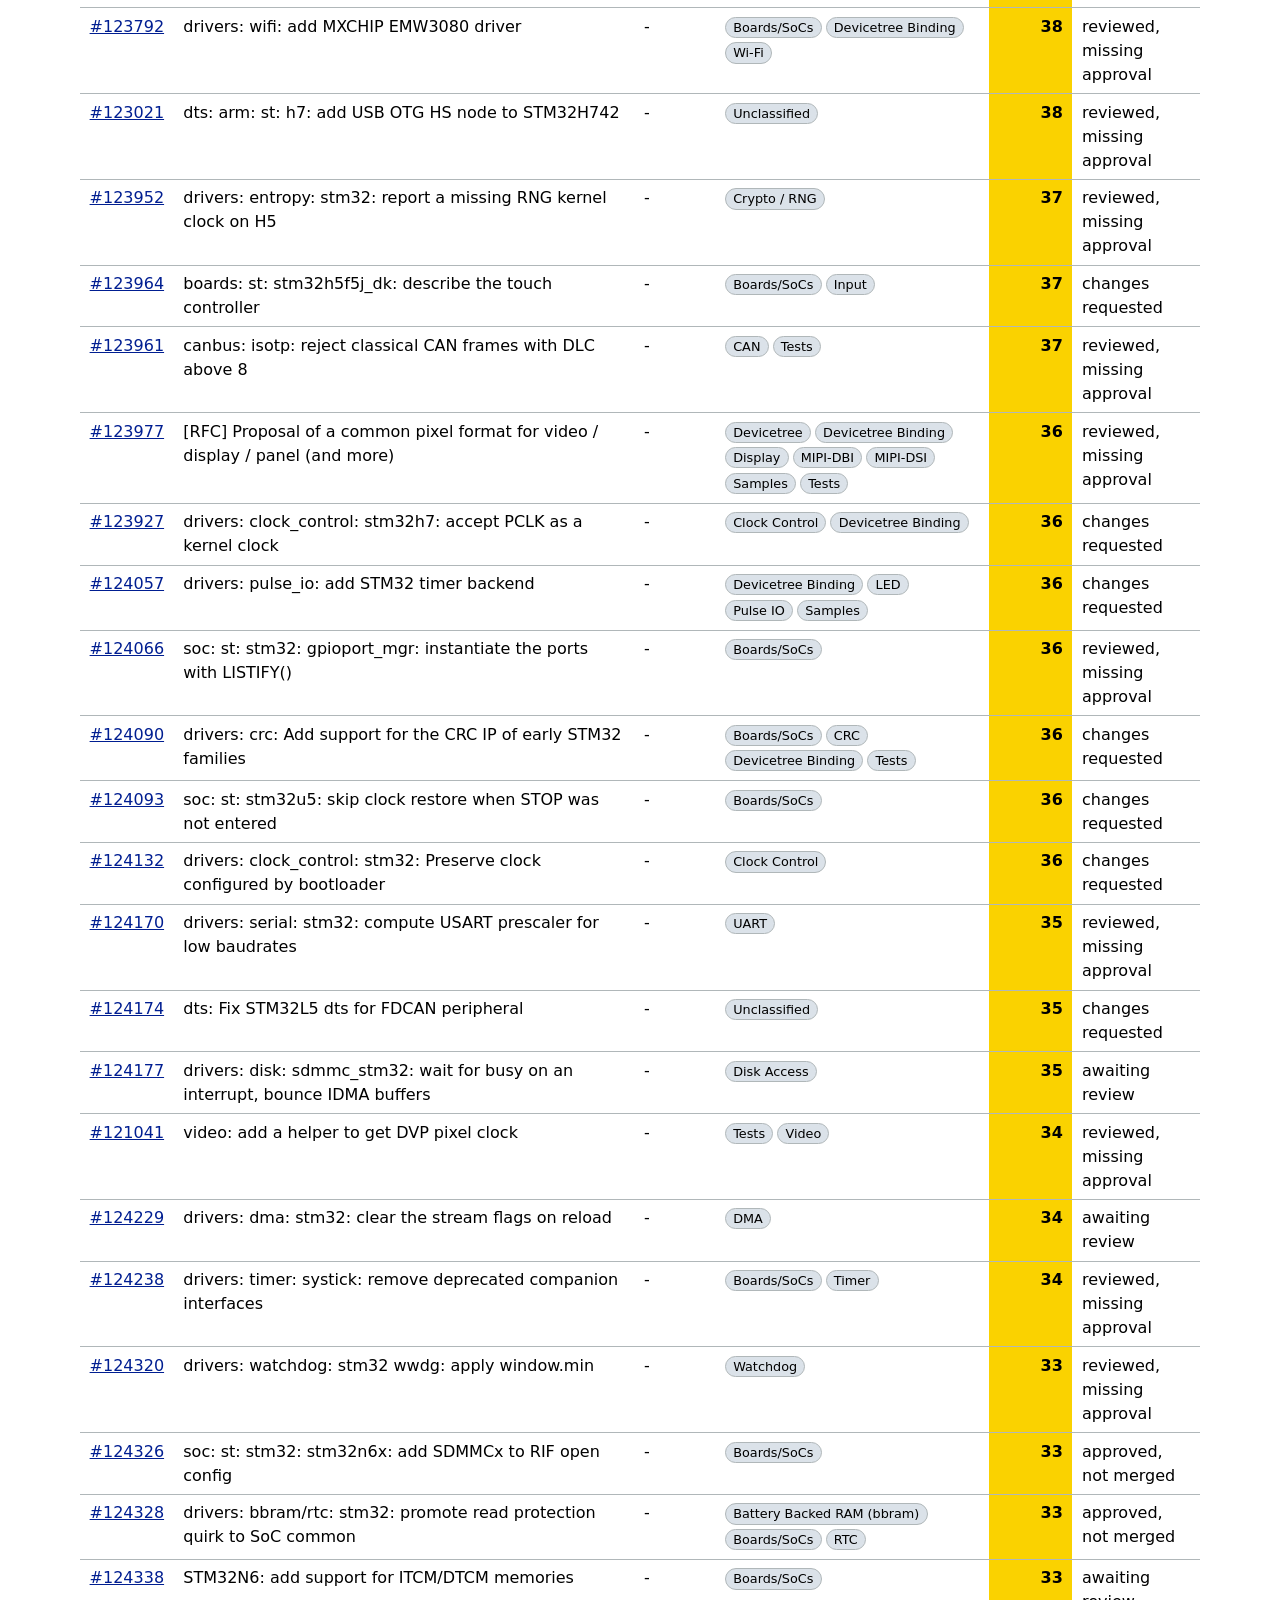
==== commit 3cc7ae75: "collector,web: show the PR author's GitHub handle Collect author.login for each PR and show it, link" ====
--- a/index.html
+++ b/index.html
@@ -98,7 +98,7 @@
           for over 30 days (age itself counts from the <code>platform: STM32</code> label).</p>
         <table>
           <thead>
-            <tr><th>#</th><th>Title</th><th>Areas</th><th class="num">Age (days)</th><th>Review</th></tr>
+            <tr><th>#</th><th>Title</th><th>Author</th><th>Areas</th><th class="num">Age (days)</th><th>Review</th></tr>
           </thead>
           <tbody id="prs"></tbody>
         </table>
@@ -124,7 +124,9 @@
         <li>Age is measured from the <code>platform: STM32</code> labeling event ("waiting for ST
           review"), not from PR creation, so long draft periods do not count.</li>
         <li>Stale means no activity for more than 30 days.</li>
-        <li>No people: no author, reviewer or leaderboard. The unit is the area.</li>
+        <li>People: the only person shown is the PR author, by public GitHub handle, so ST
+          engineers and external contributors can be told apart. No reviewer, no ranking and no
+          per-person counts. The unit is the area.</li>
       </ul>
       <h3>Caveats</h3>
       <ul>
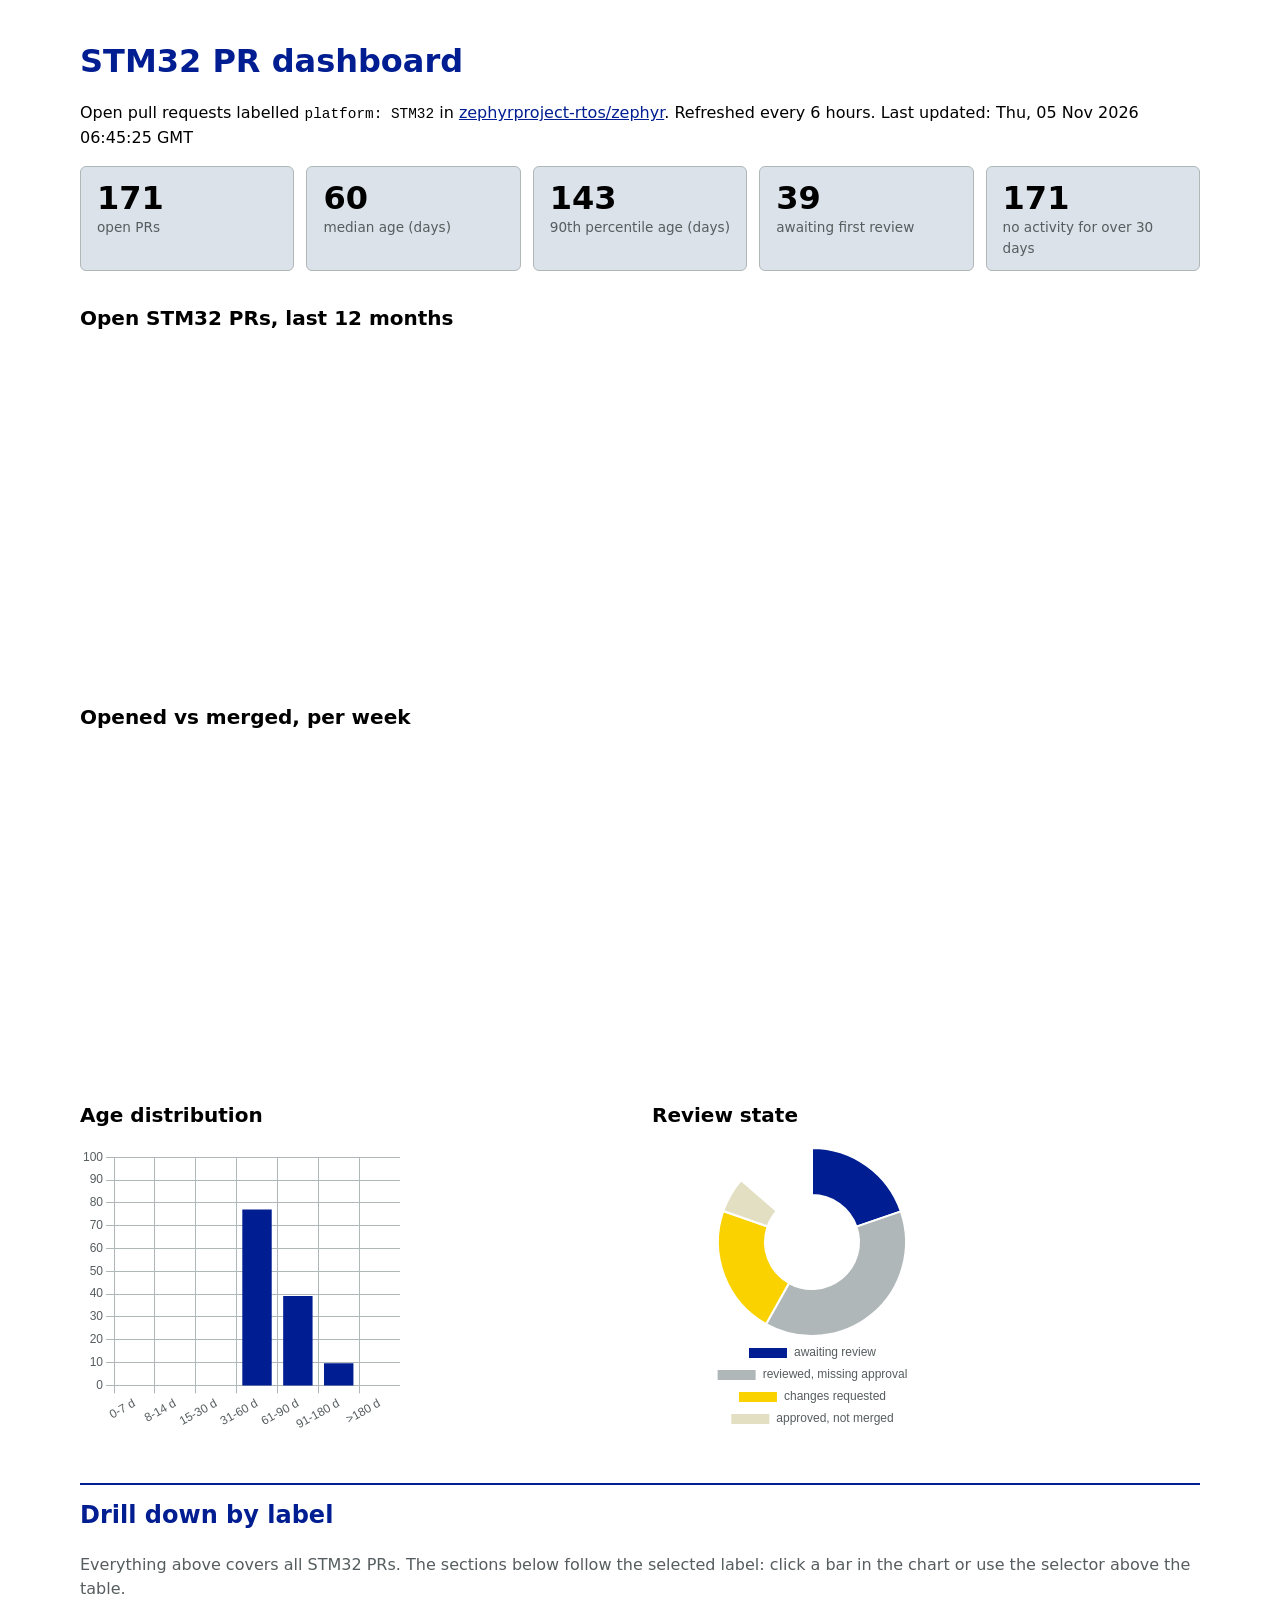
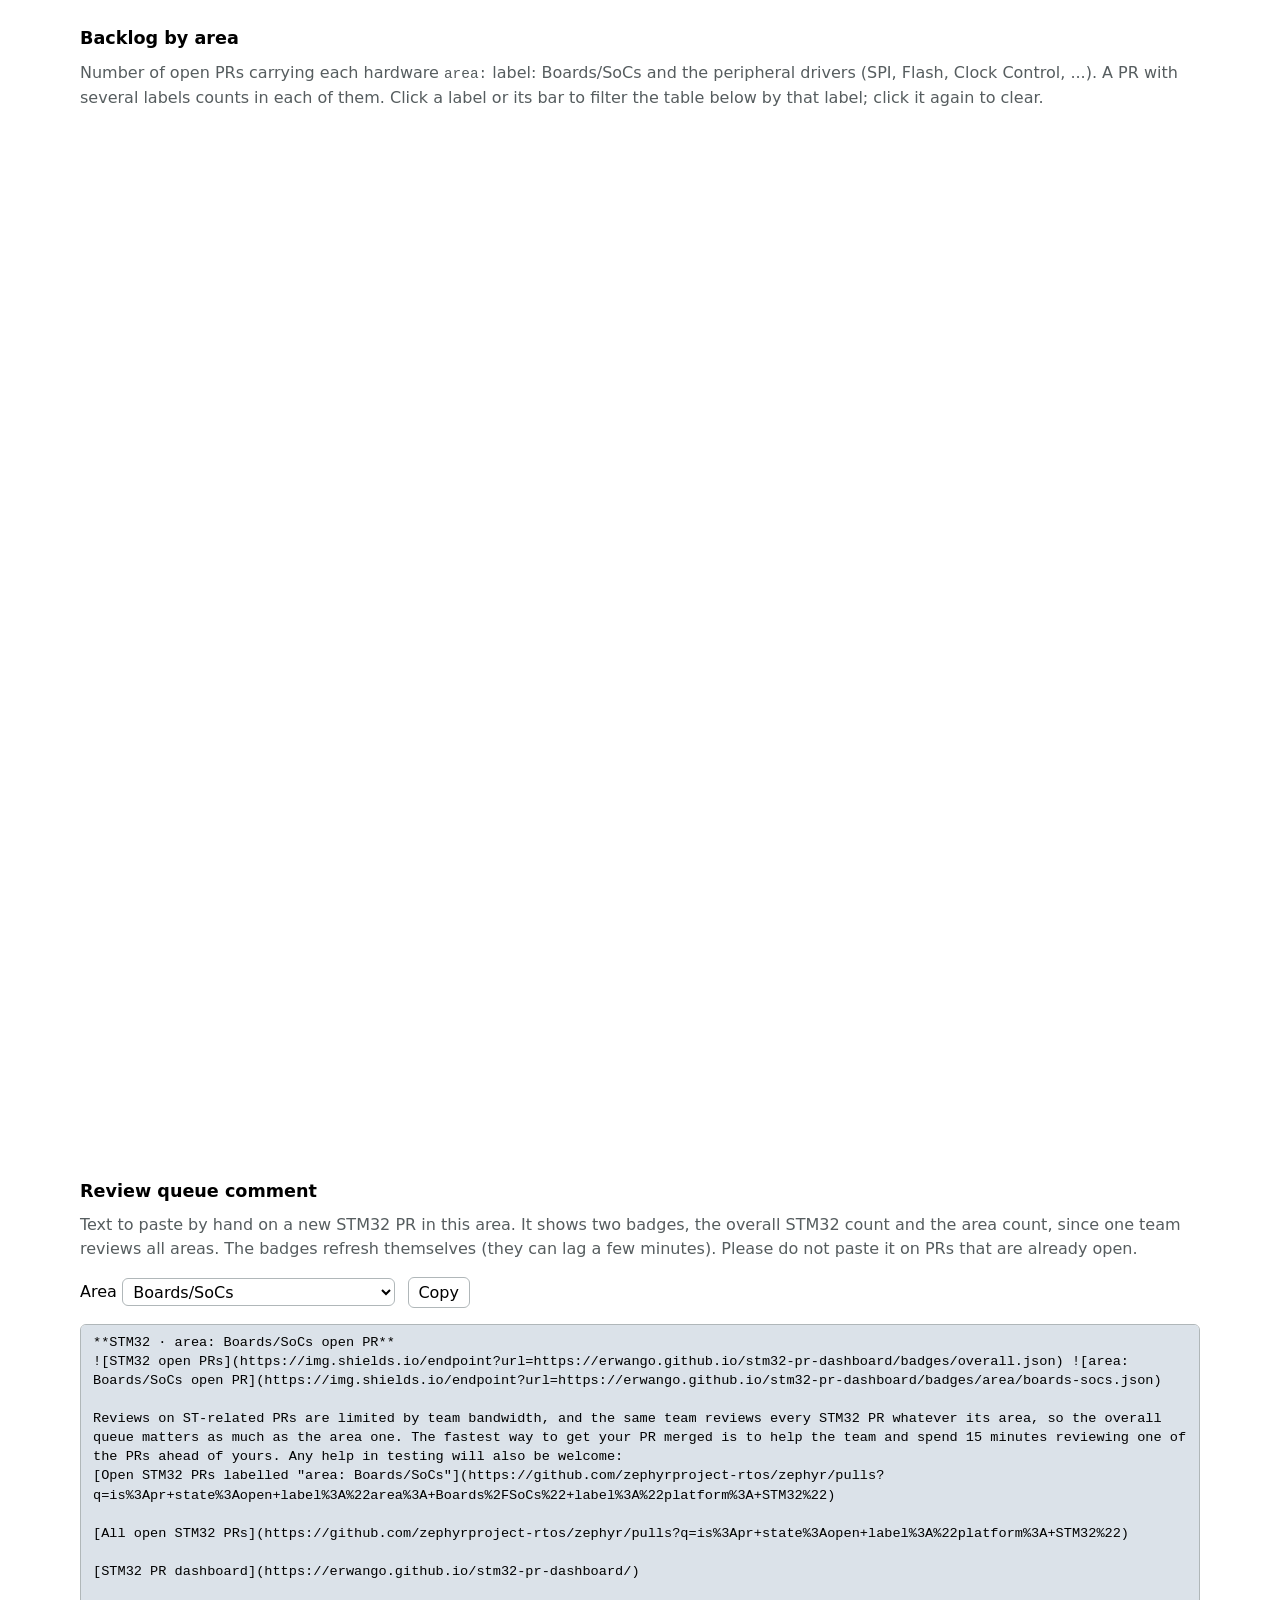
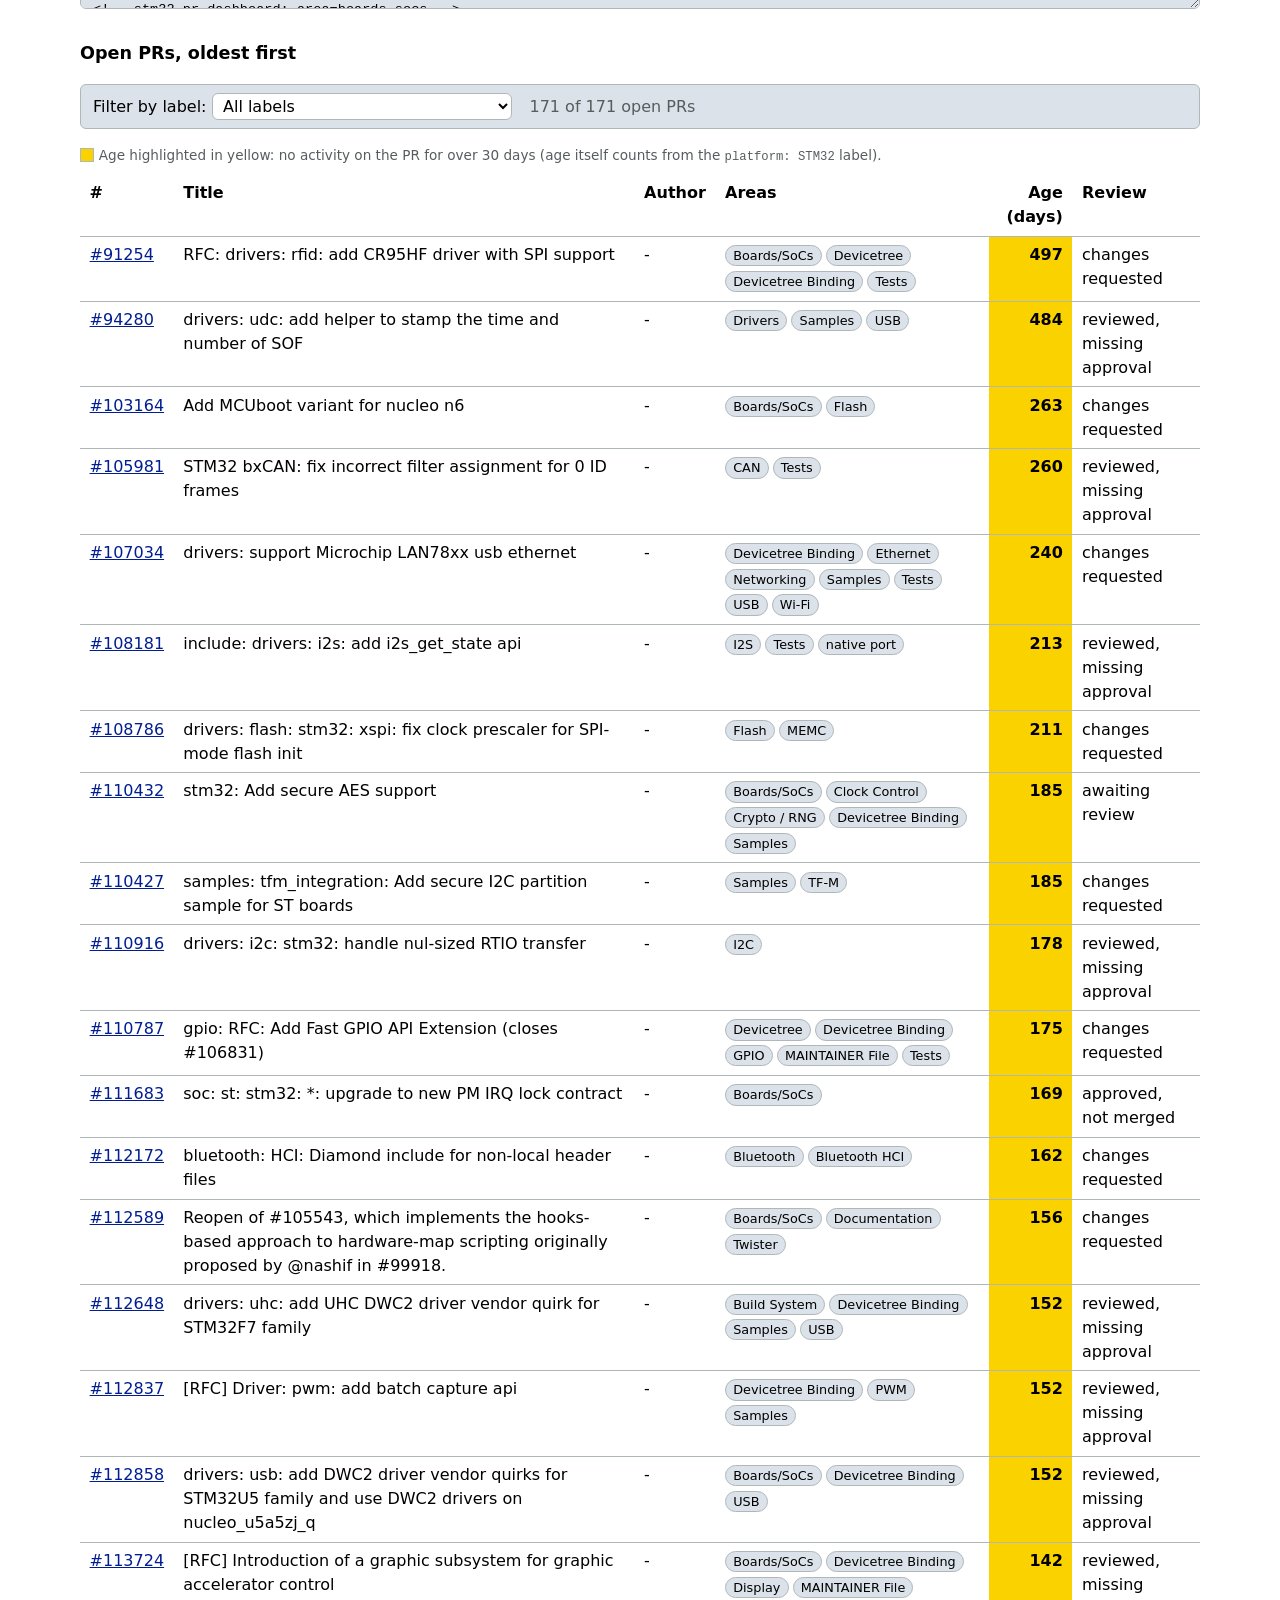
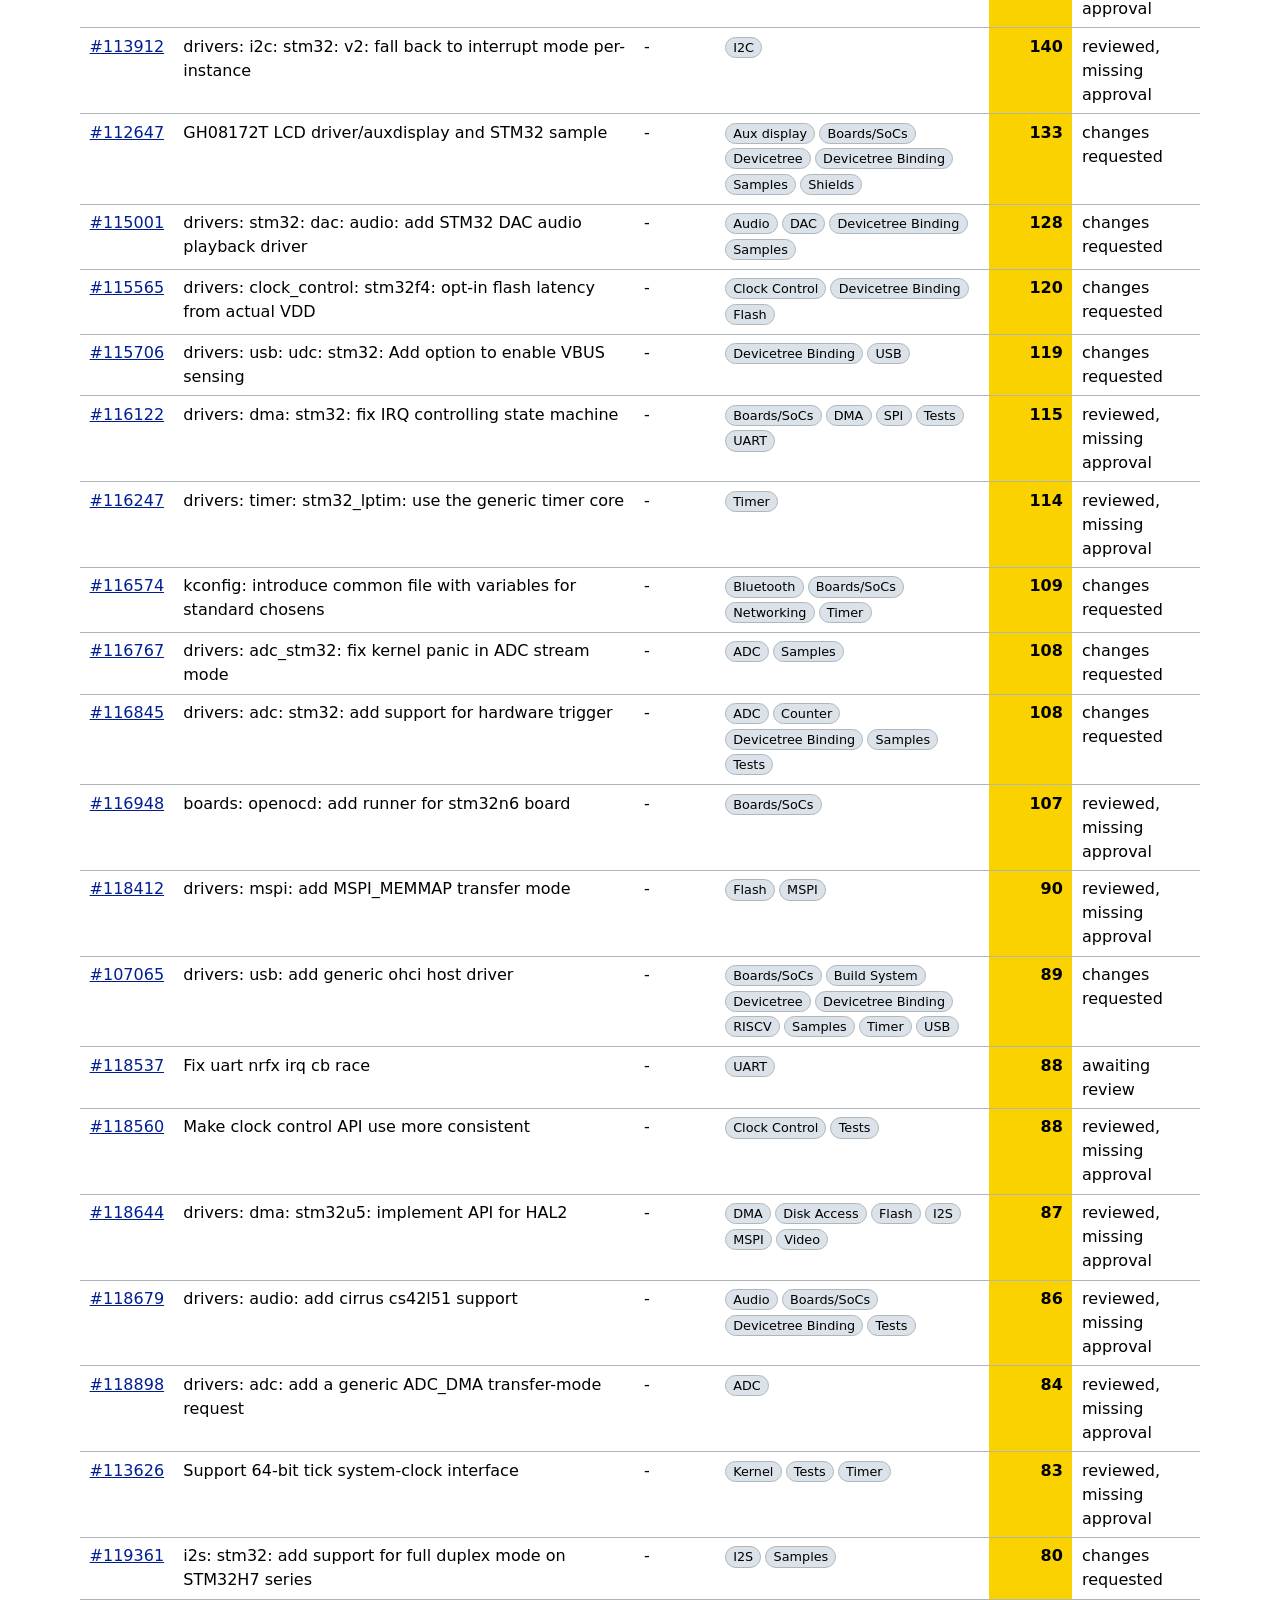
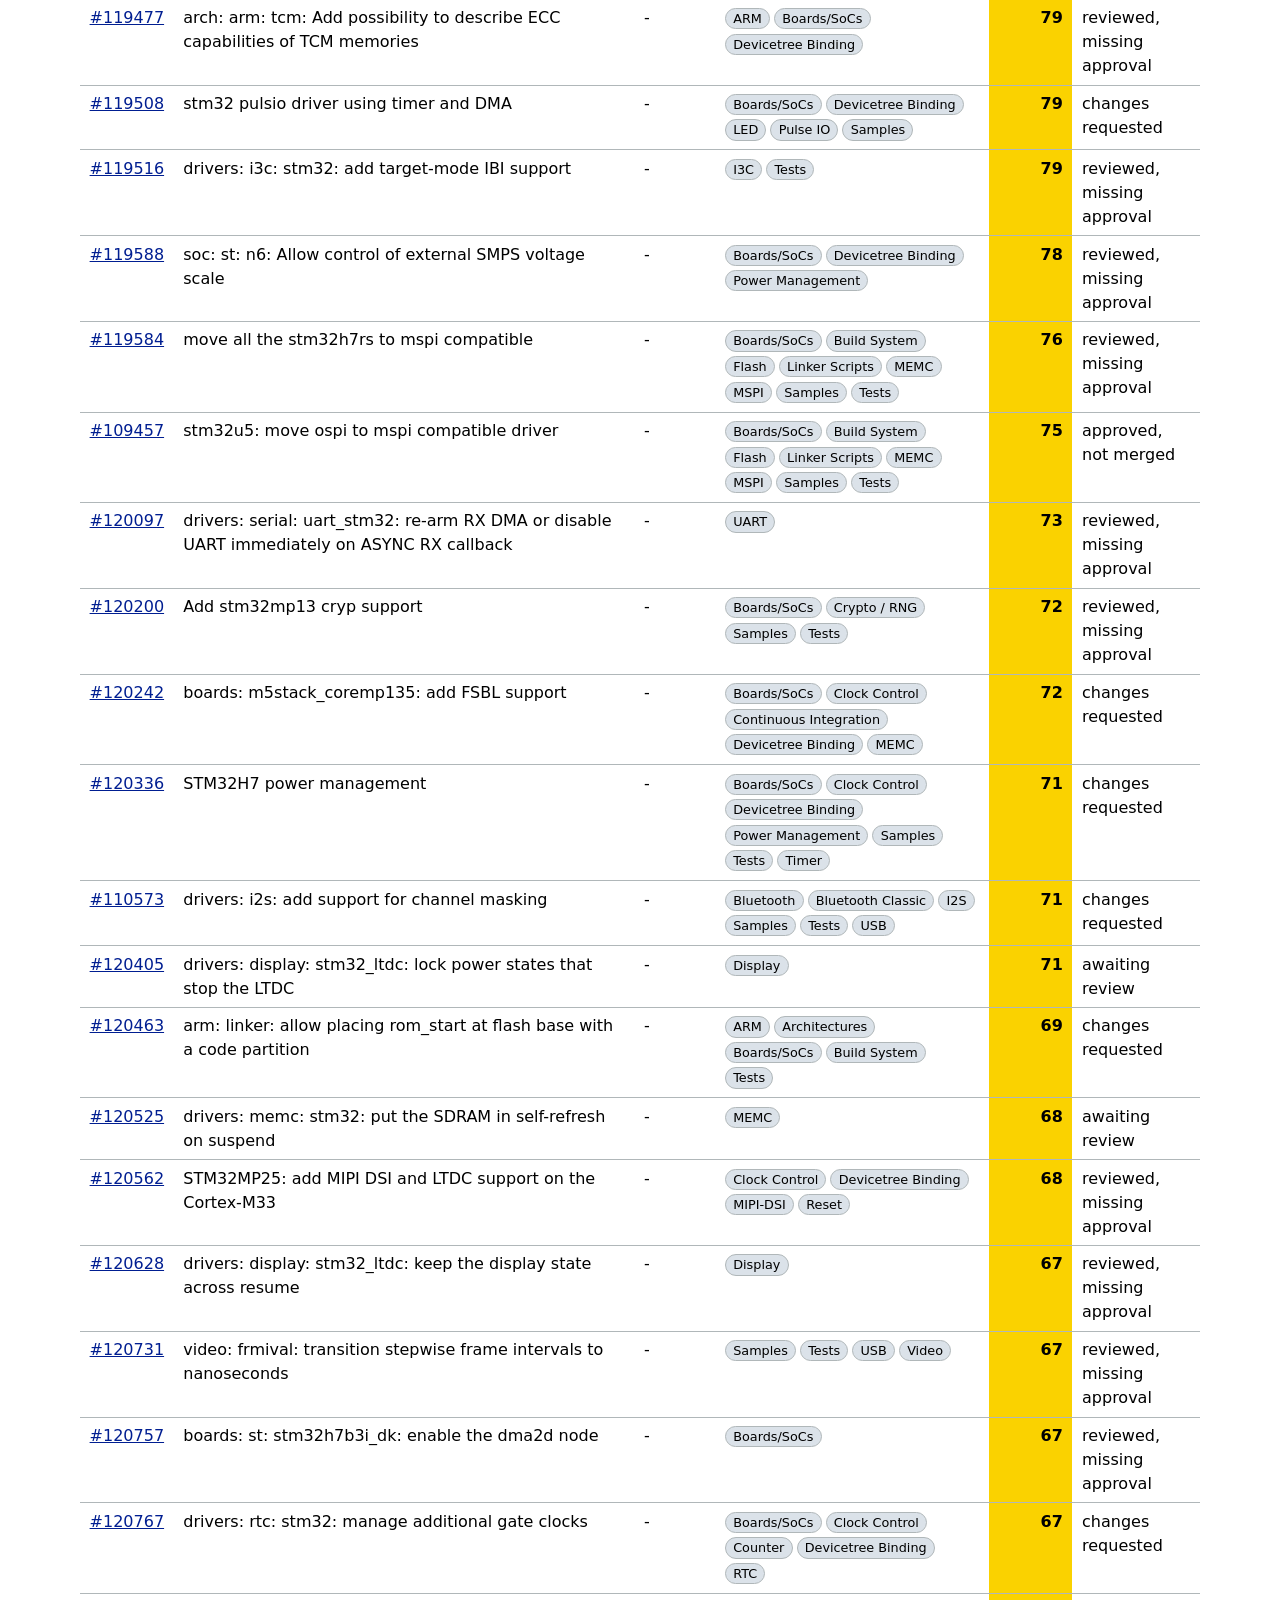
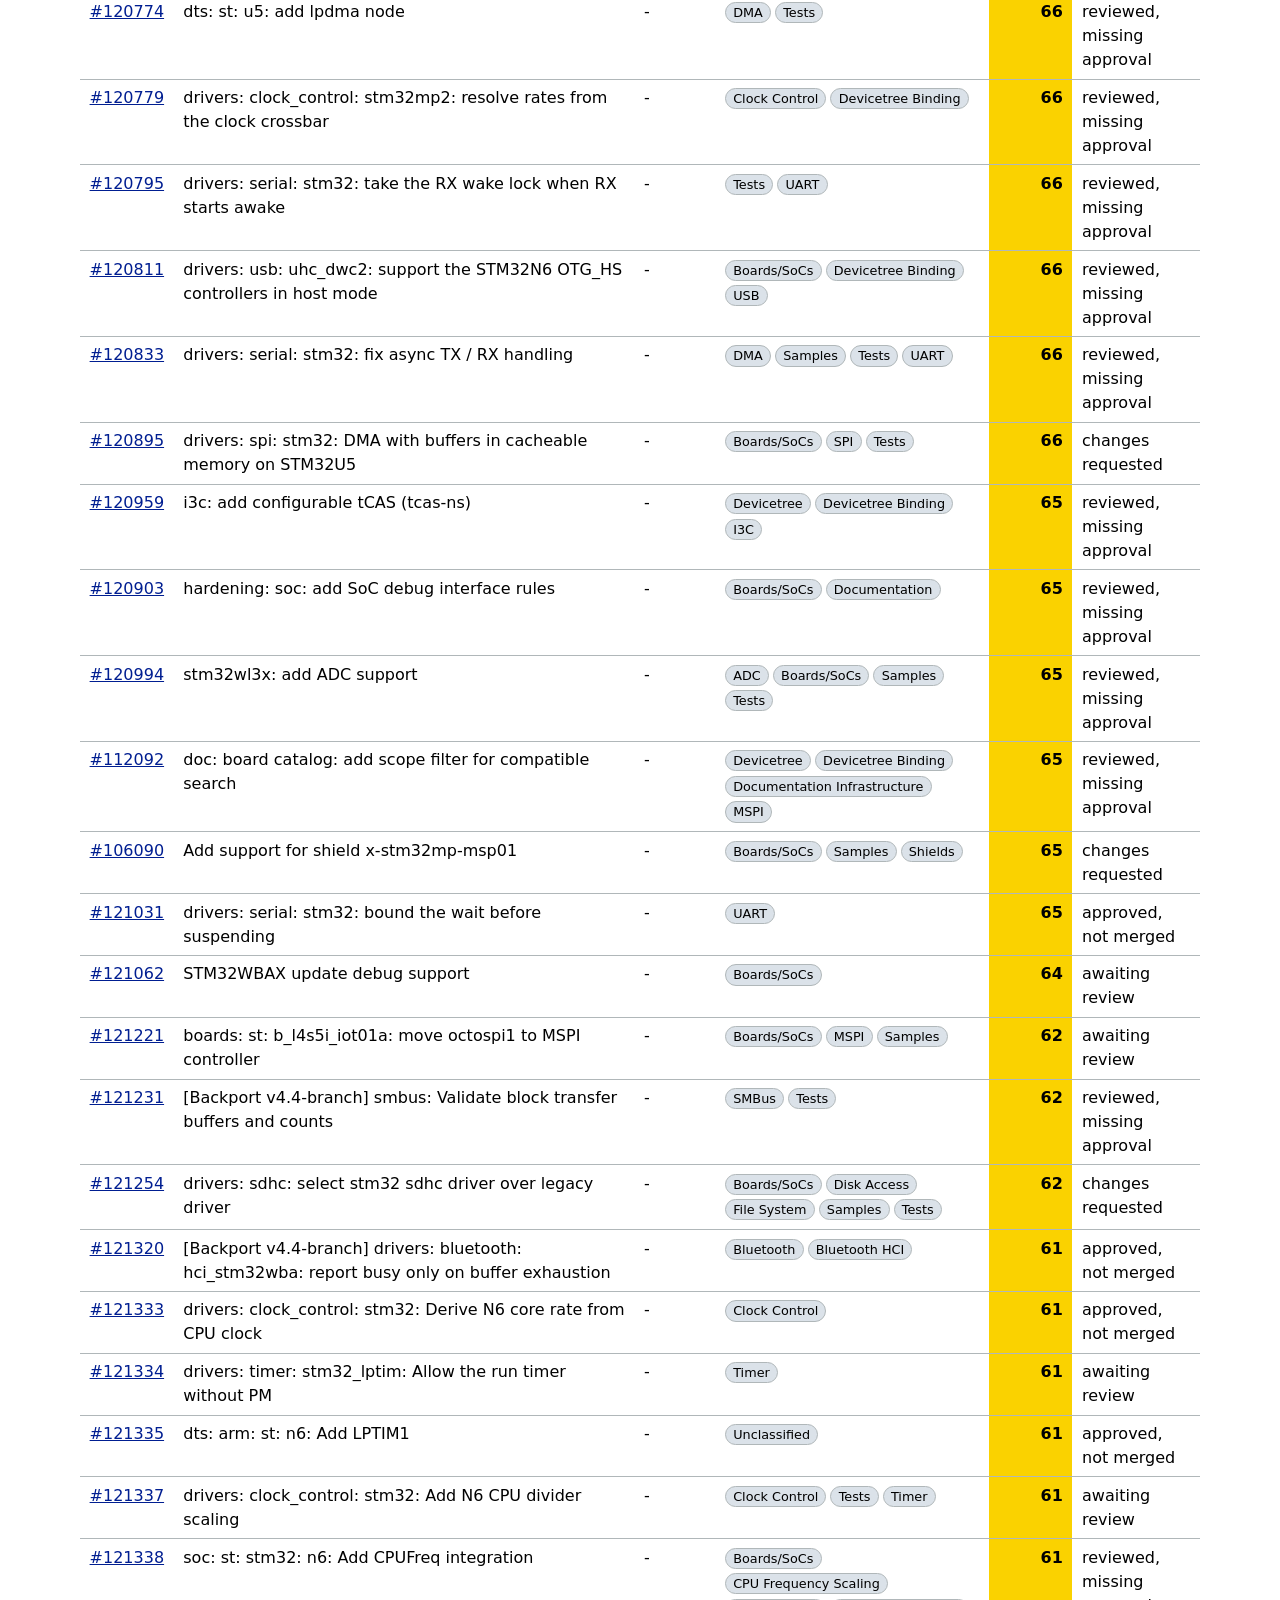
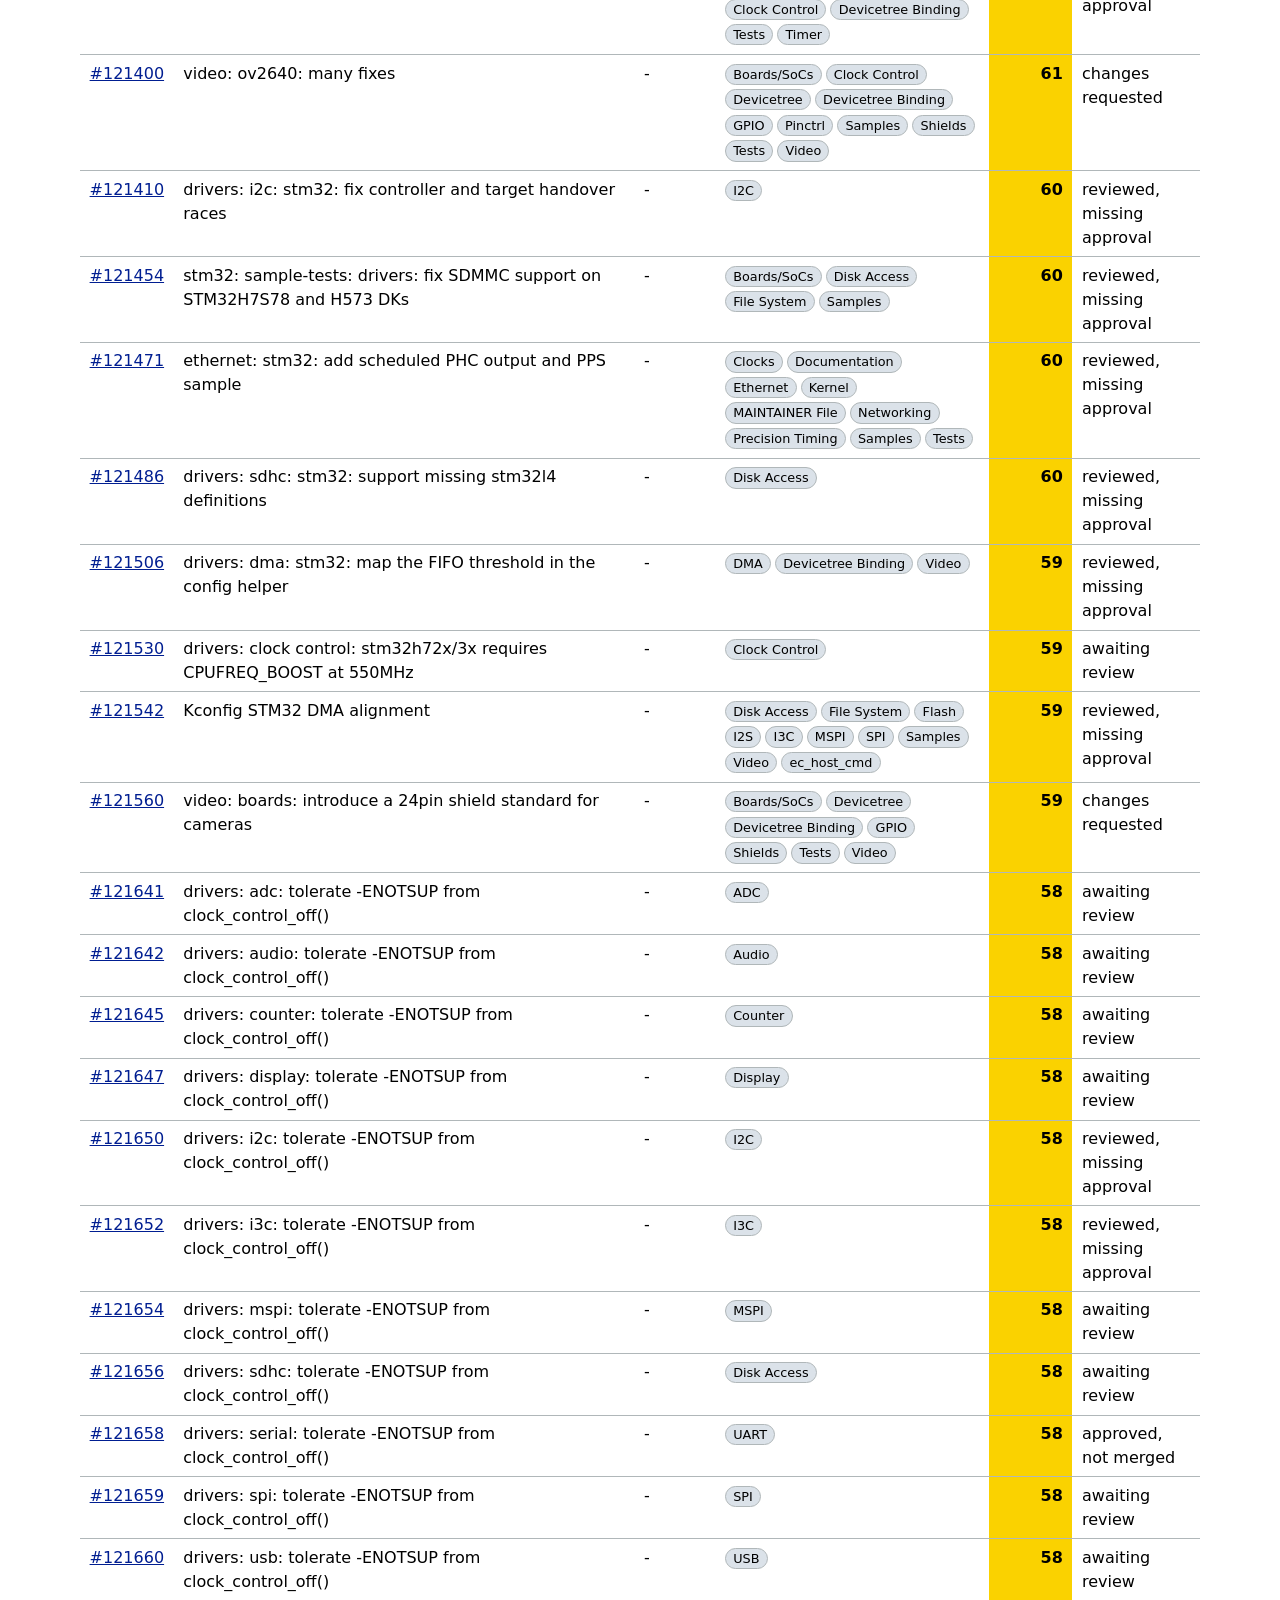
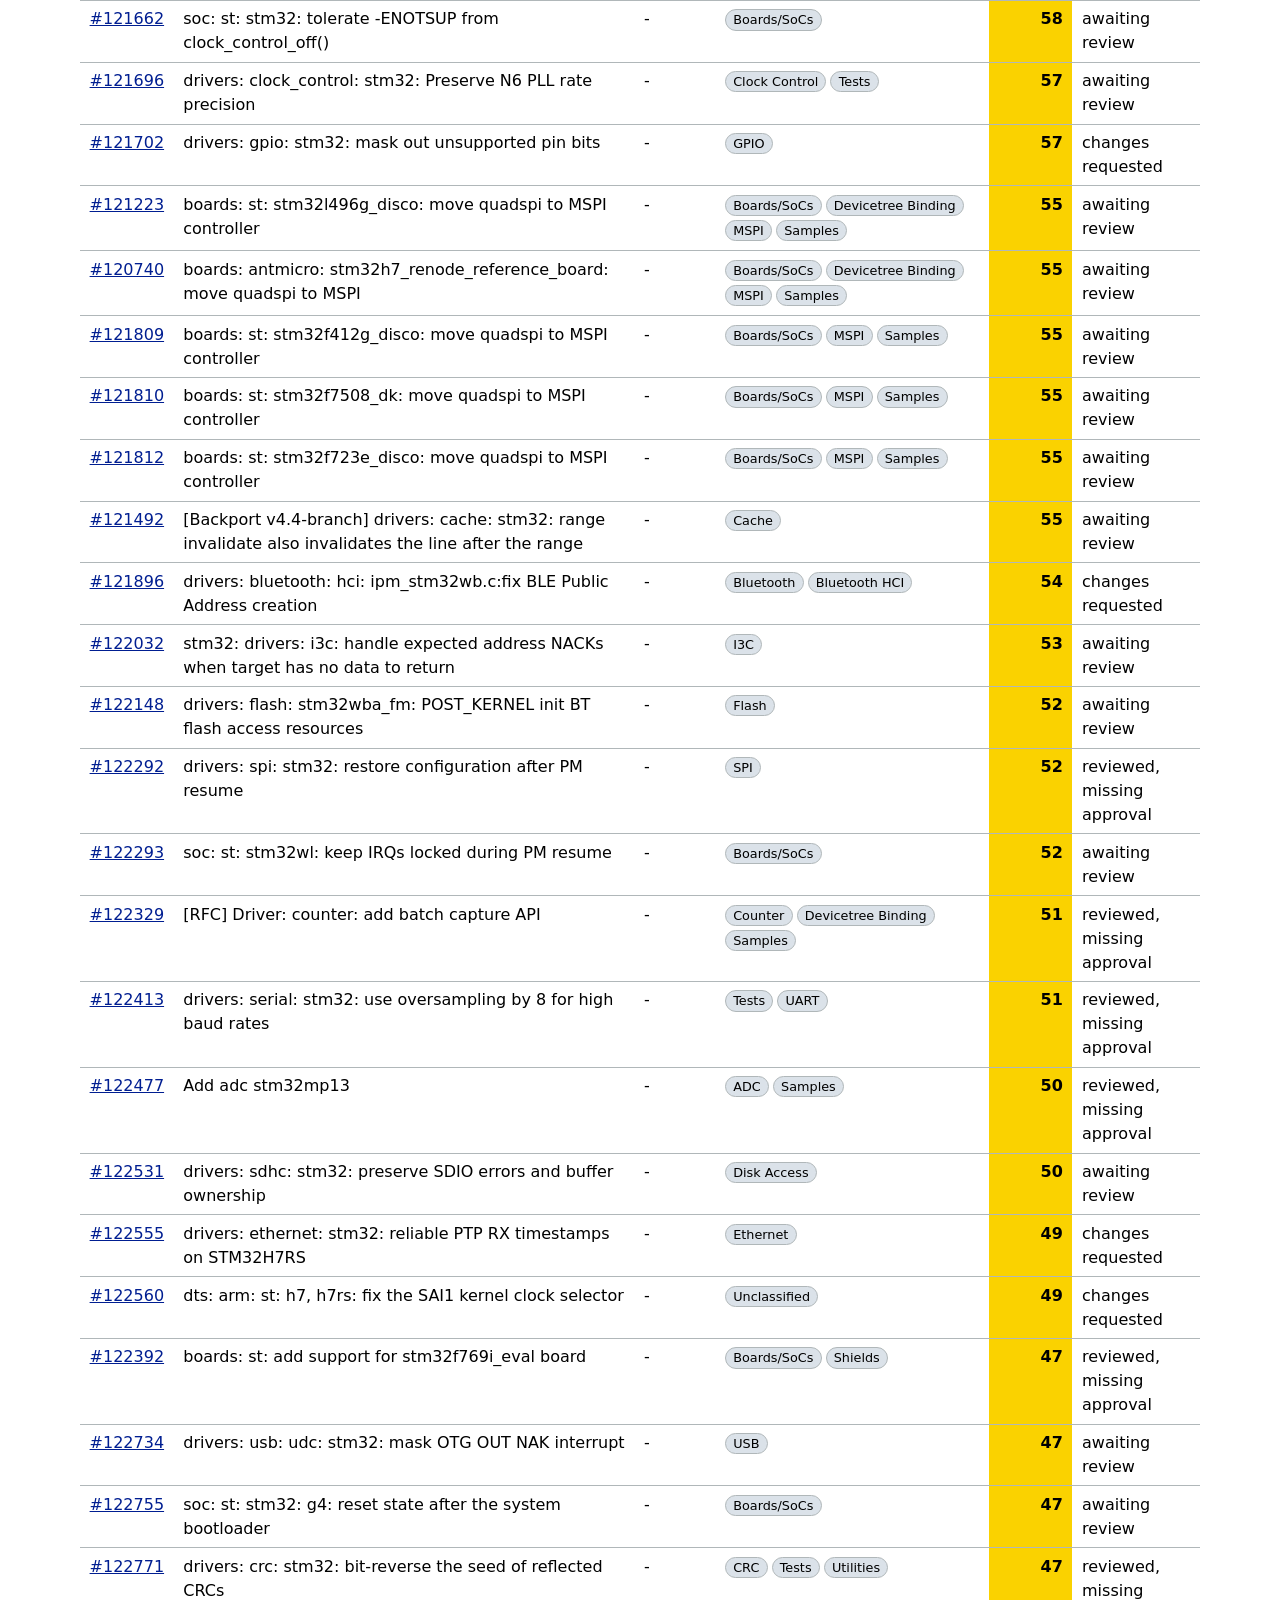
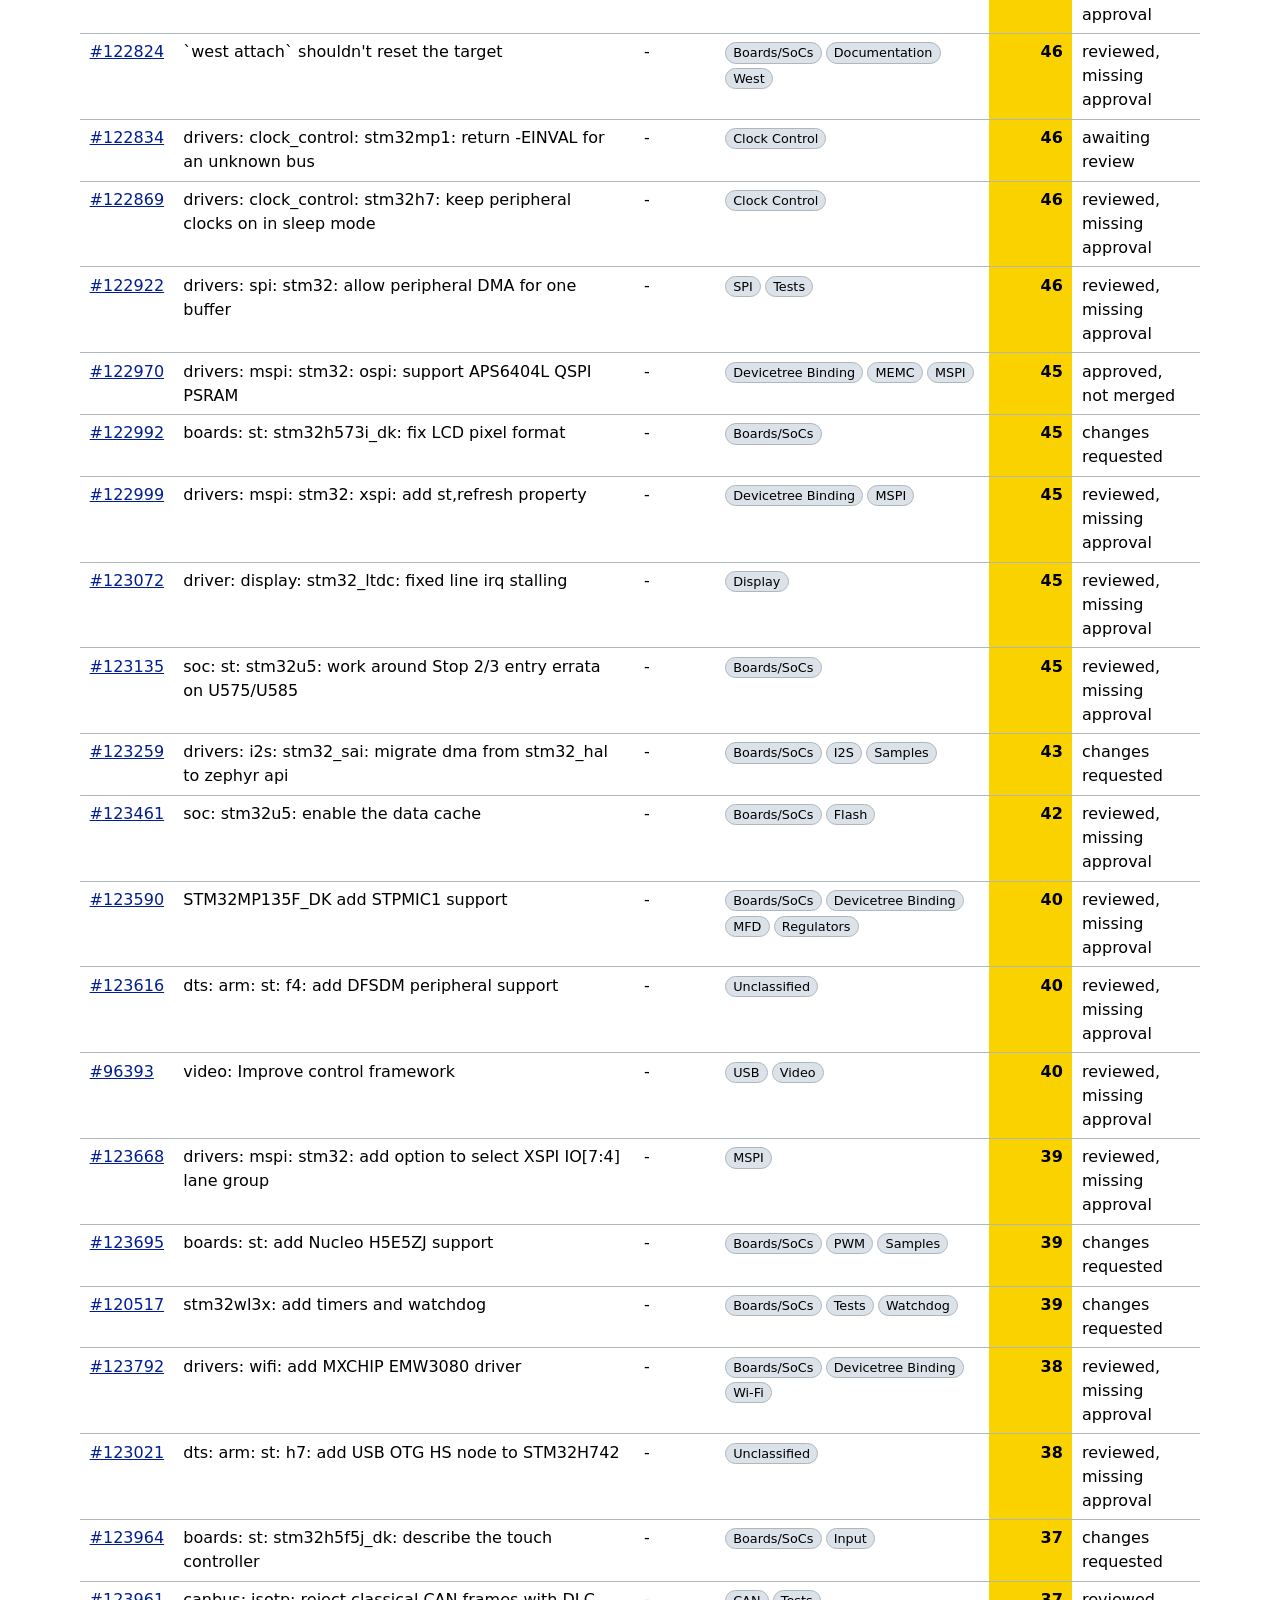
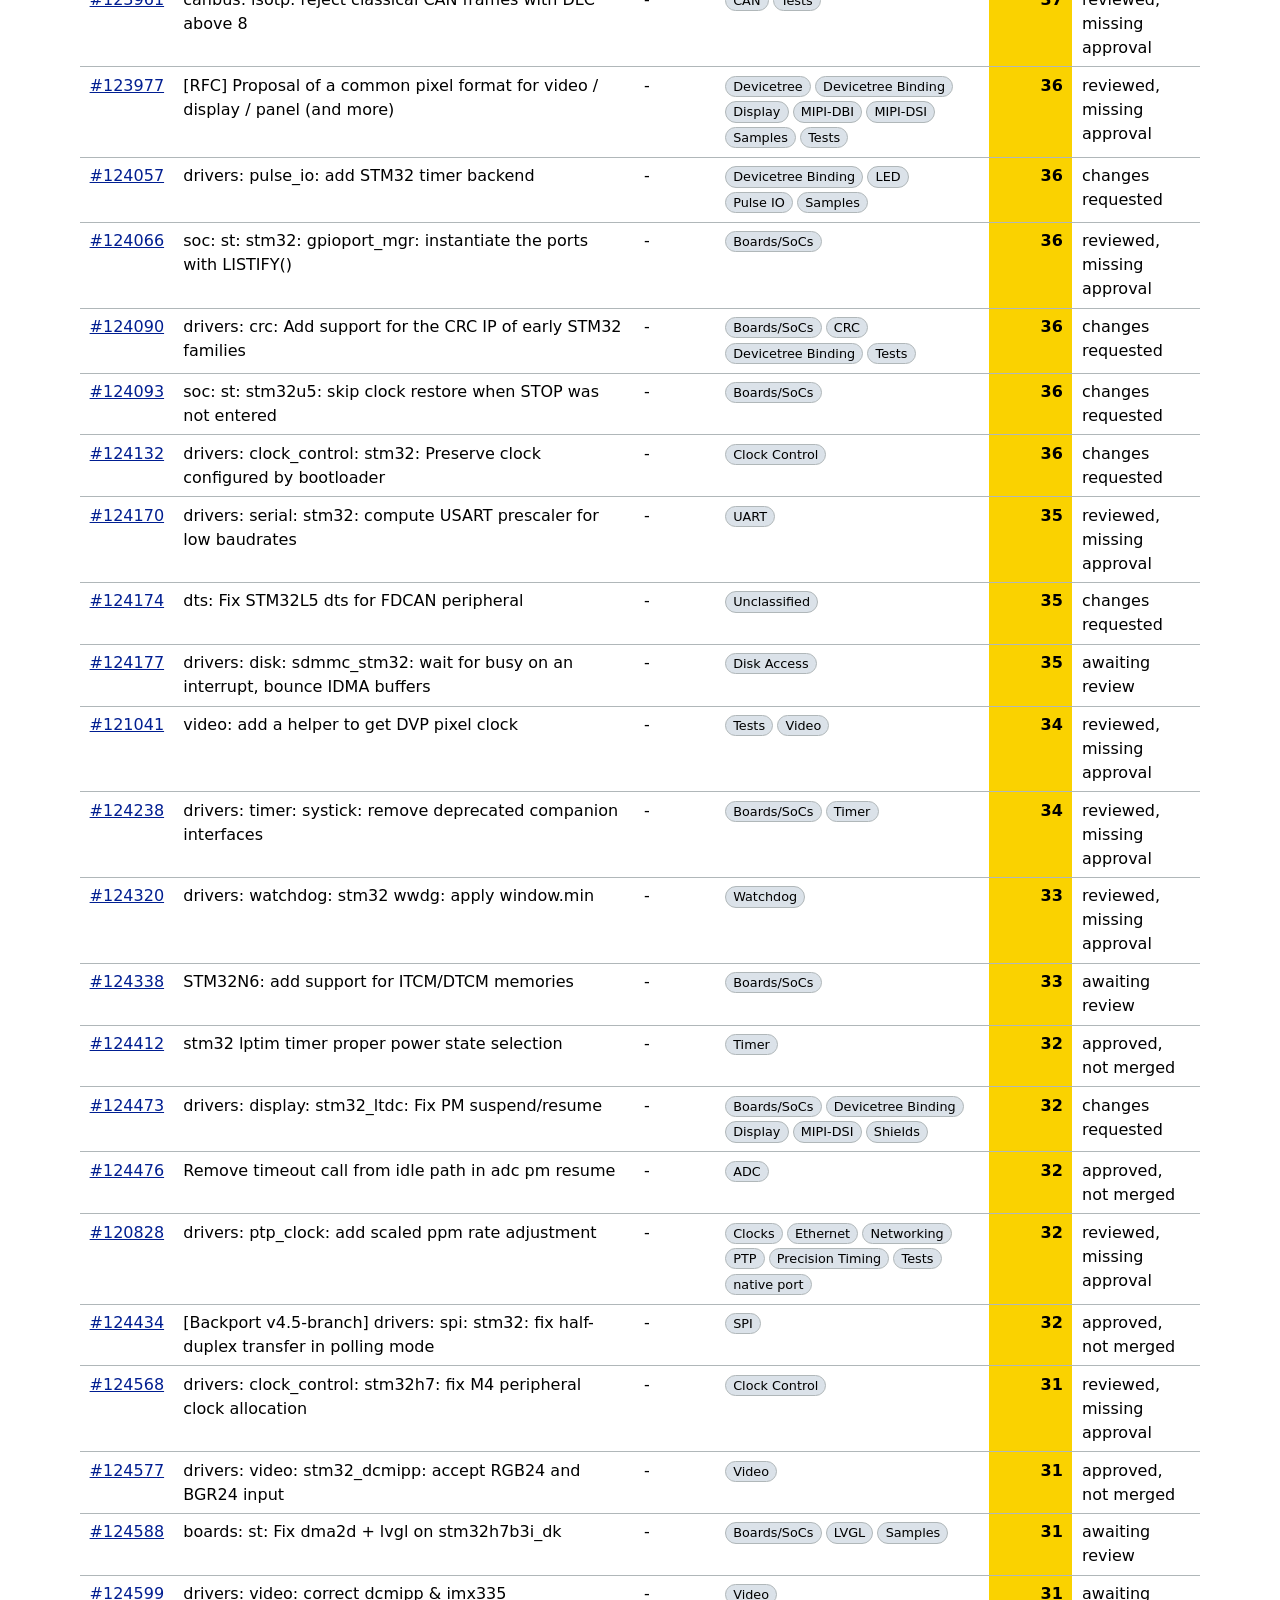
==== commit 1b810d0f: "web: show the overall STM32 count next to the area count The same team reviews every STM32 PR whatev" ====
--- a/index.html
+++ b/index.html
@@ -66,15 +66,16 @@
 
     <section id="snippet" hidden>
       <h3>Review queue comment</h3>
-      <p class="hint">Text to paste by hand on a new STM32 PR in this area. The badge refreshes
-        itself (it can lag a few minutes). Please do not paste it on PRs that are already open.</p>
+      <p class="hint">Text to paste by hand on a new STM32 PR in this area. It shows two badges,
+        the overall STM32 count and the area count, since one team reviews all areas. The badges
+        refresh themselves (they can lag a few minutes). Please do not paste it on PRs that are already open.</p>
       <p>
         <label for="snippet-area">Area</label>
         <select id="snippet-area"></select>
         <button type="button" id="snippet-copy">Copy</button>
         <span id="snippet-status" role="status"></span>
       </p>
-      <textarea id="snippet-text" rows="11" readonly aria-label="Comment text"></textarea>
+      <textarea id="snippet-text" rows="14" readonly aria-label="Comment text"></textarea>
     </section>
 
     <section>
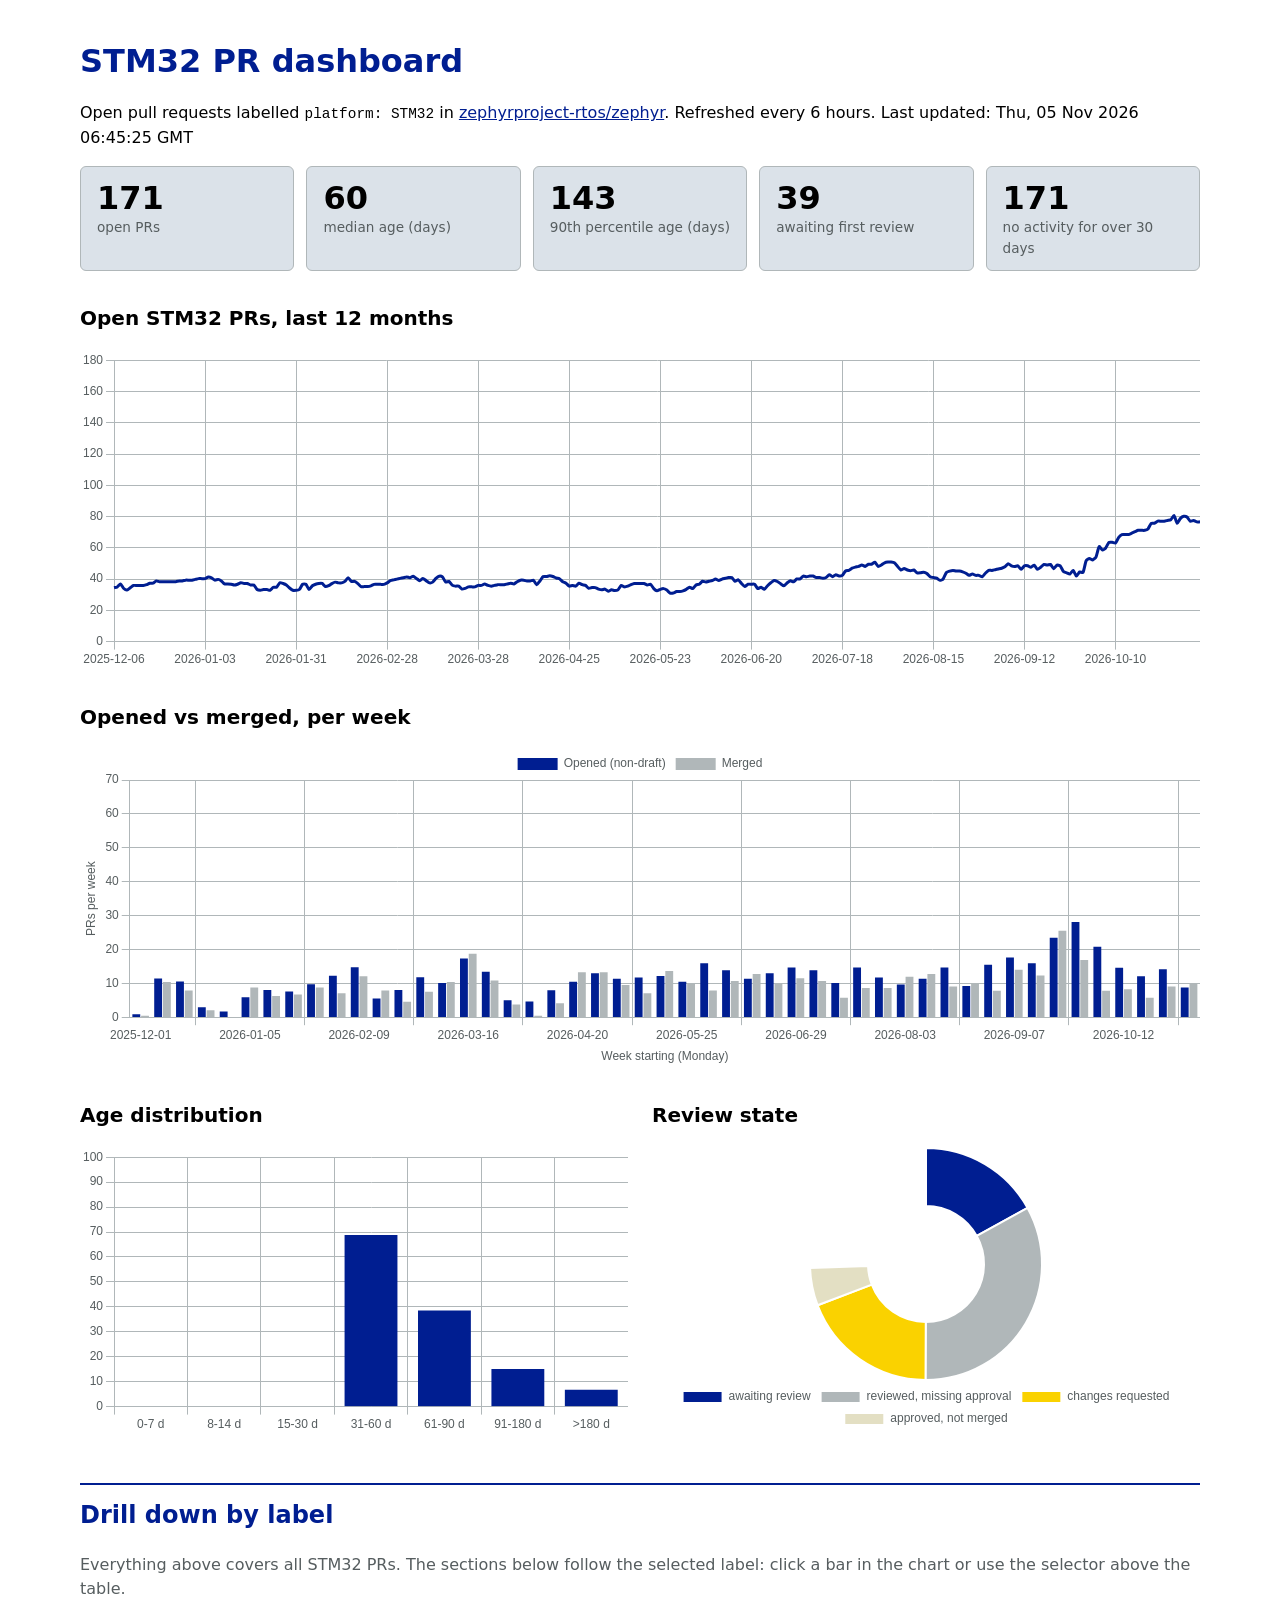
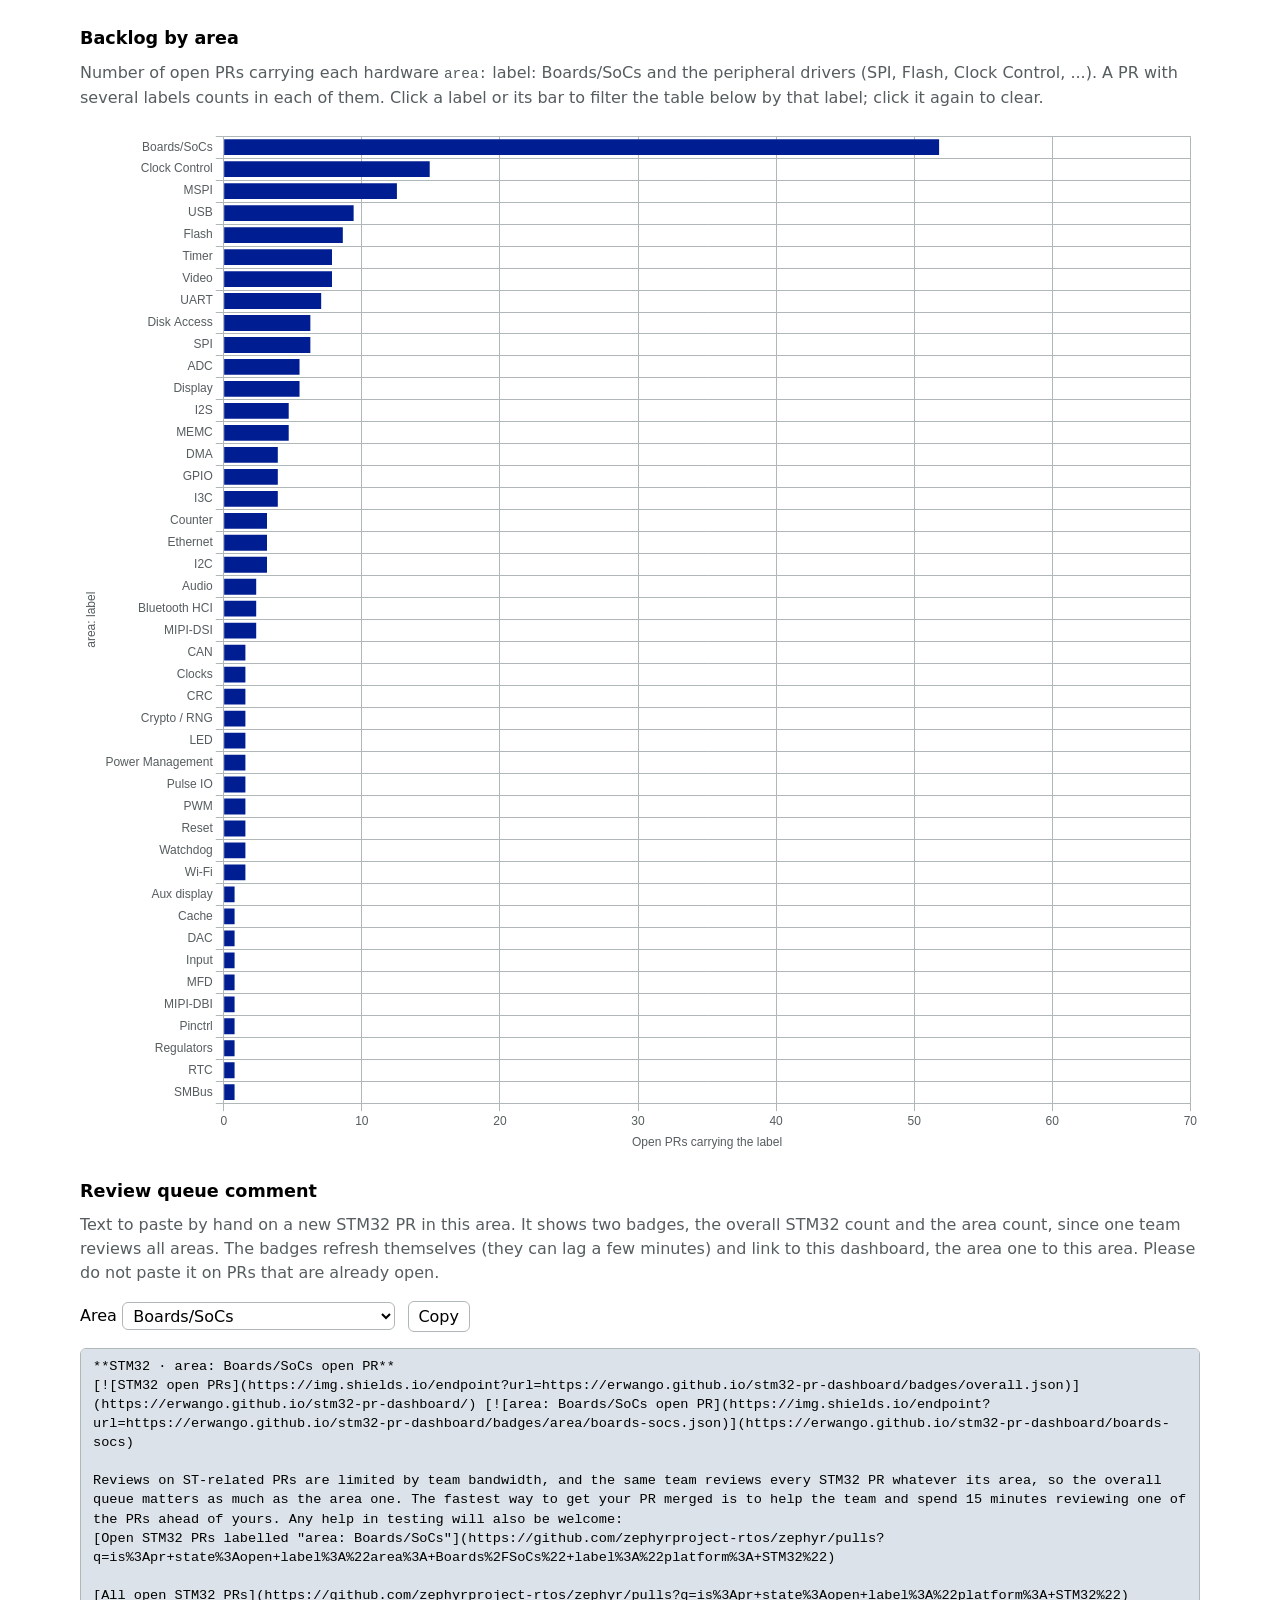
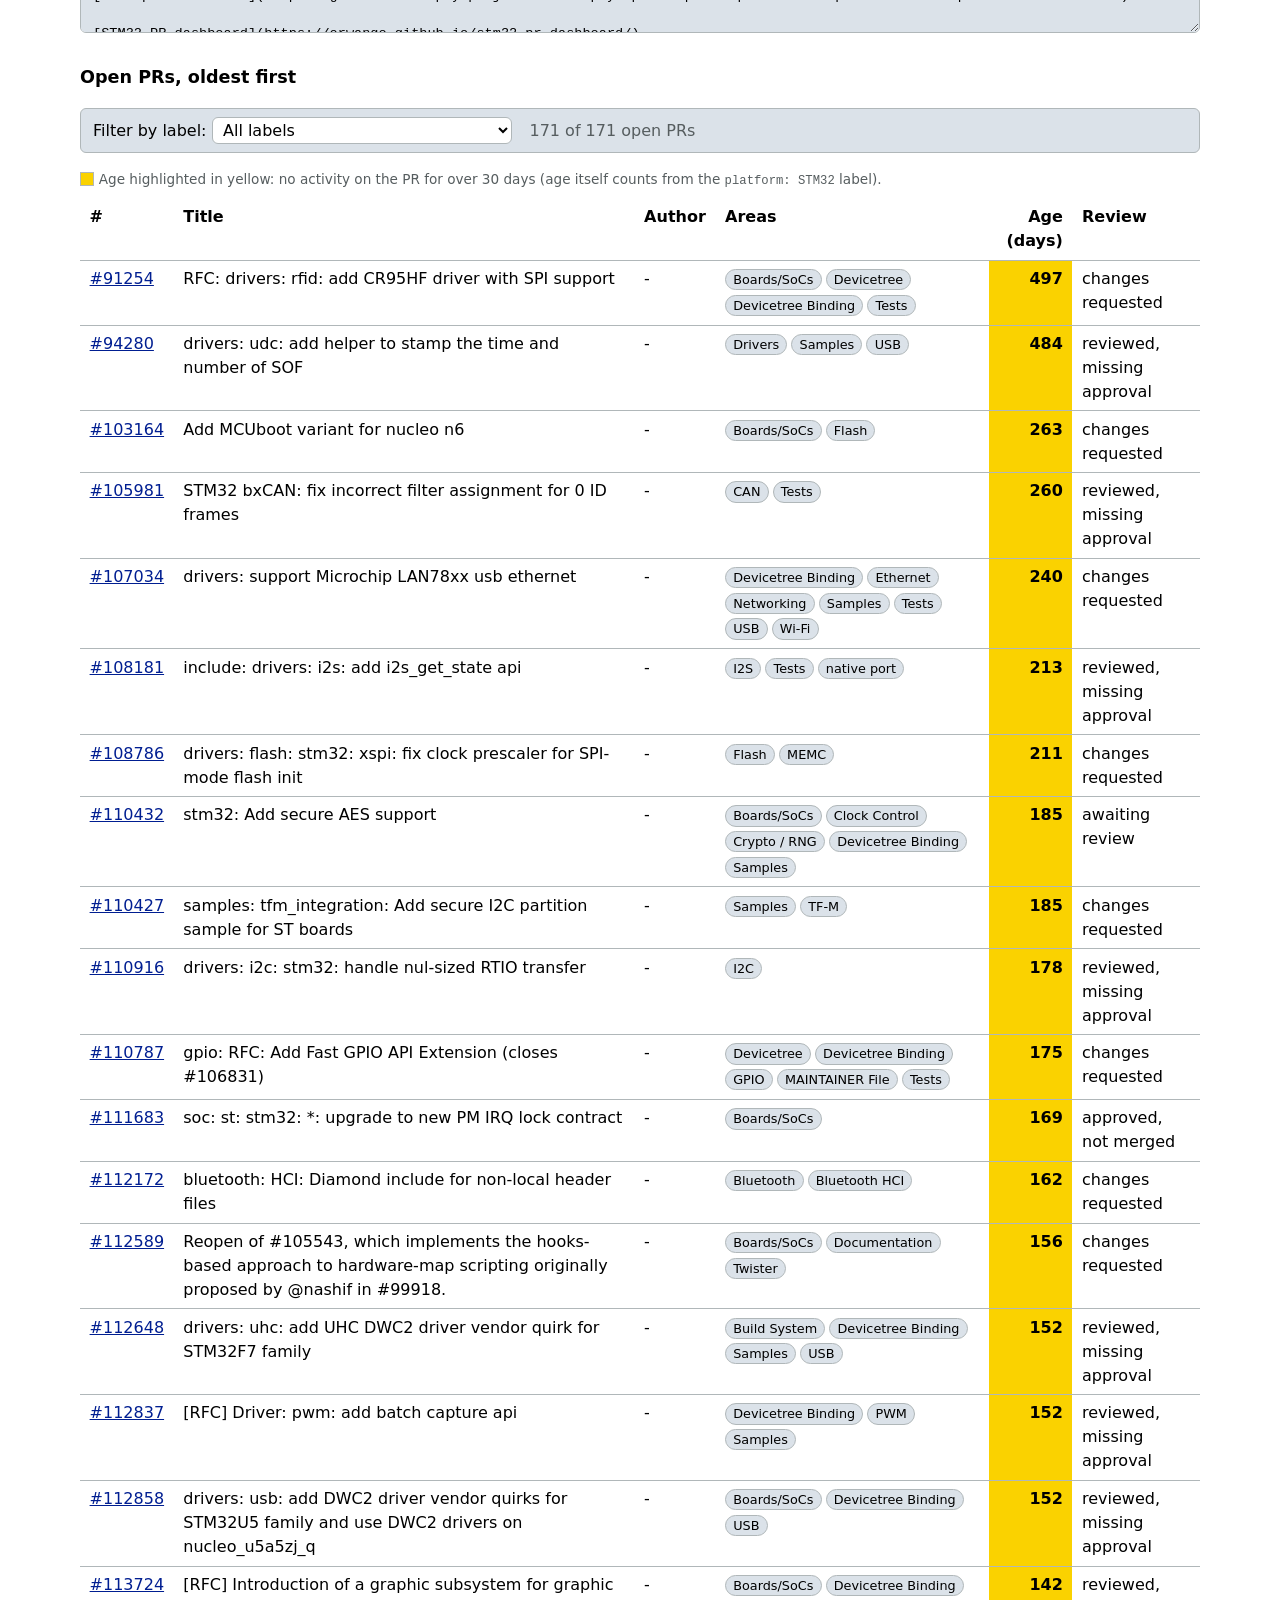
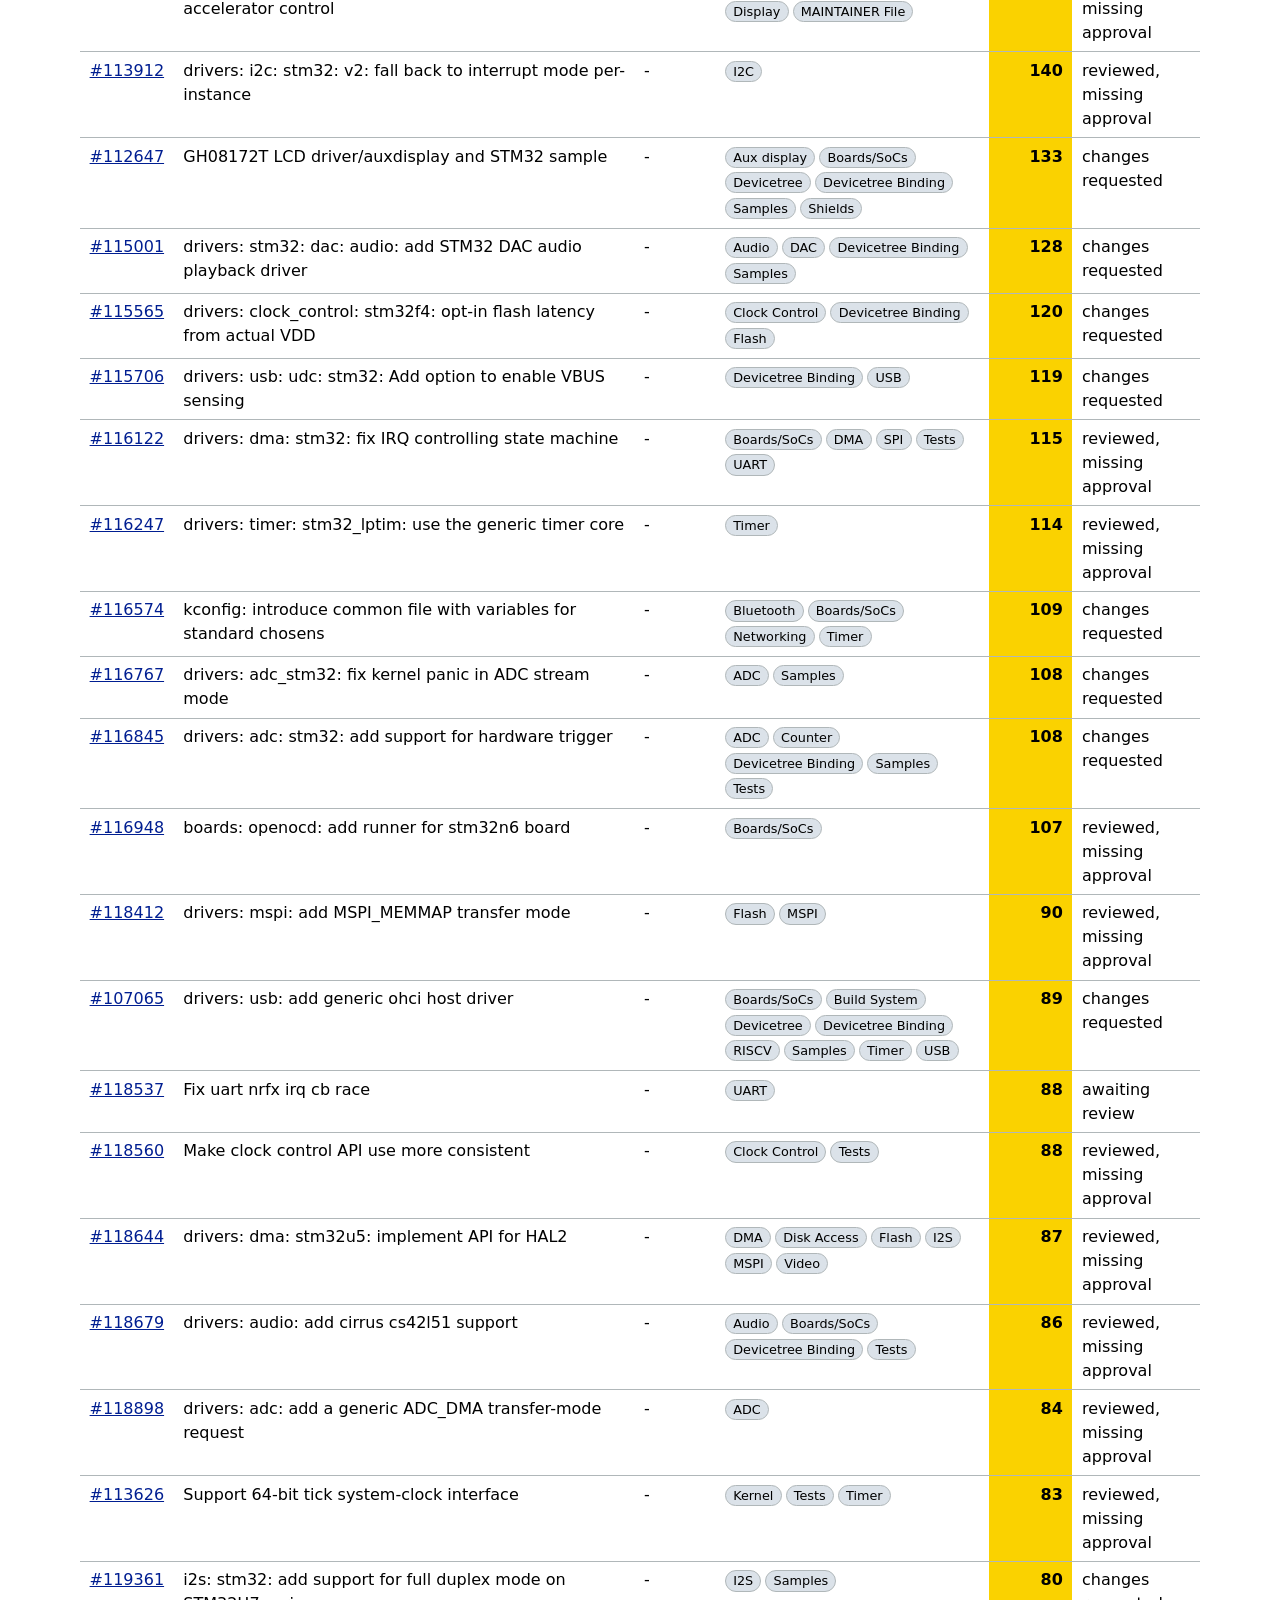
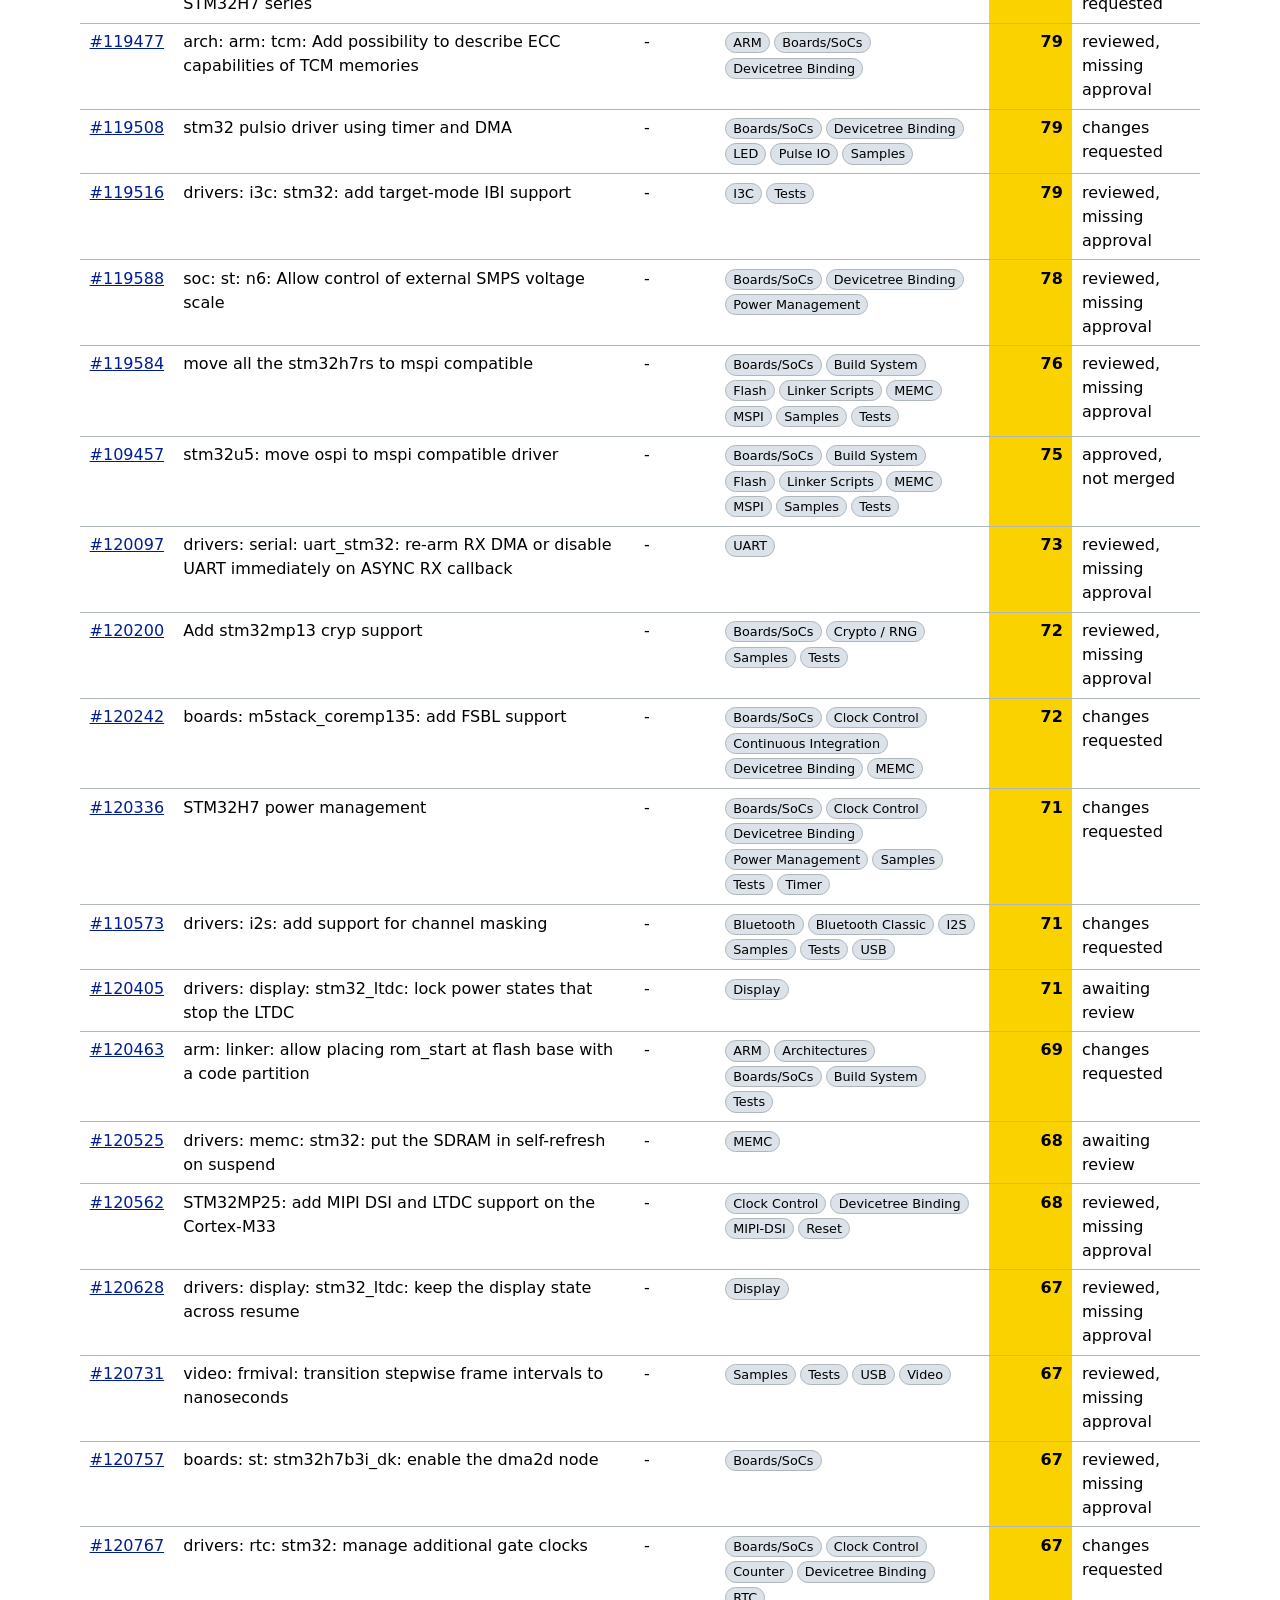
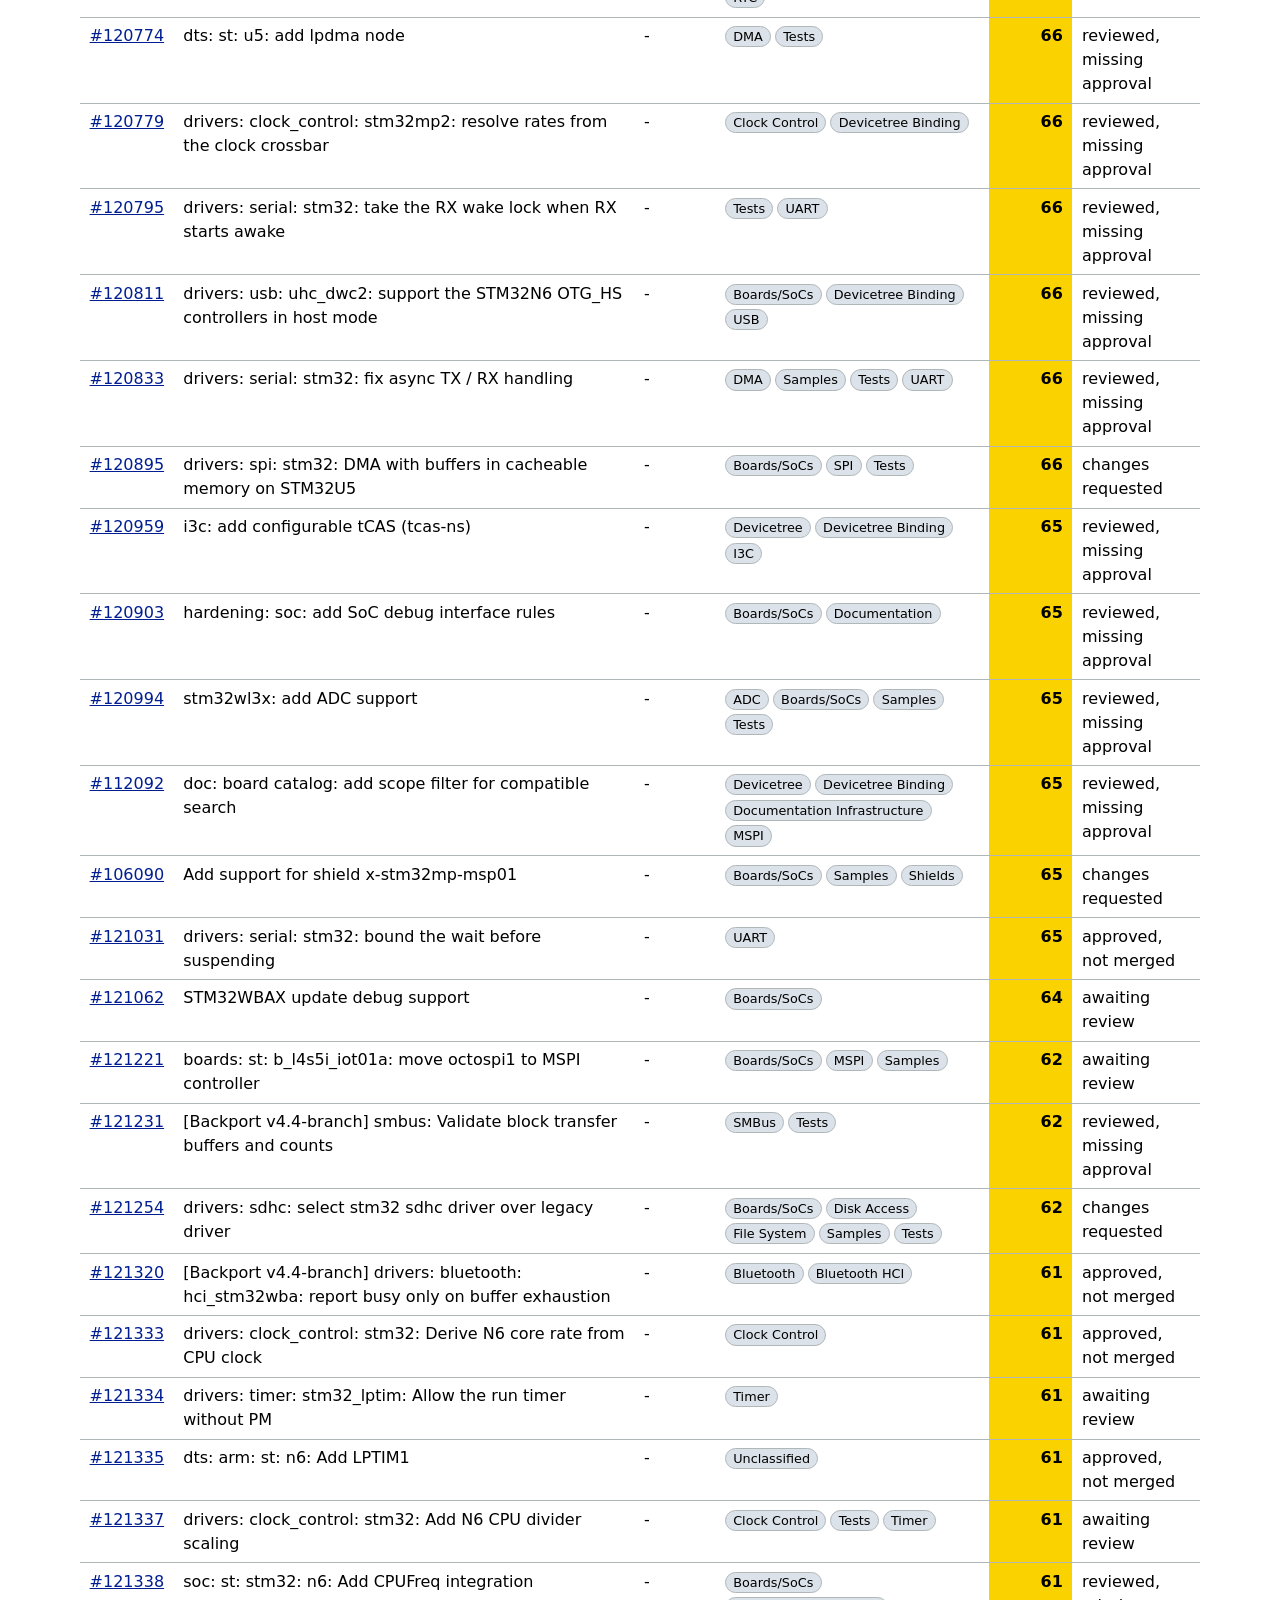
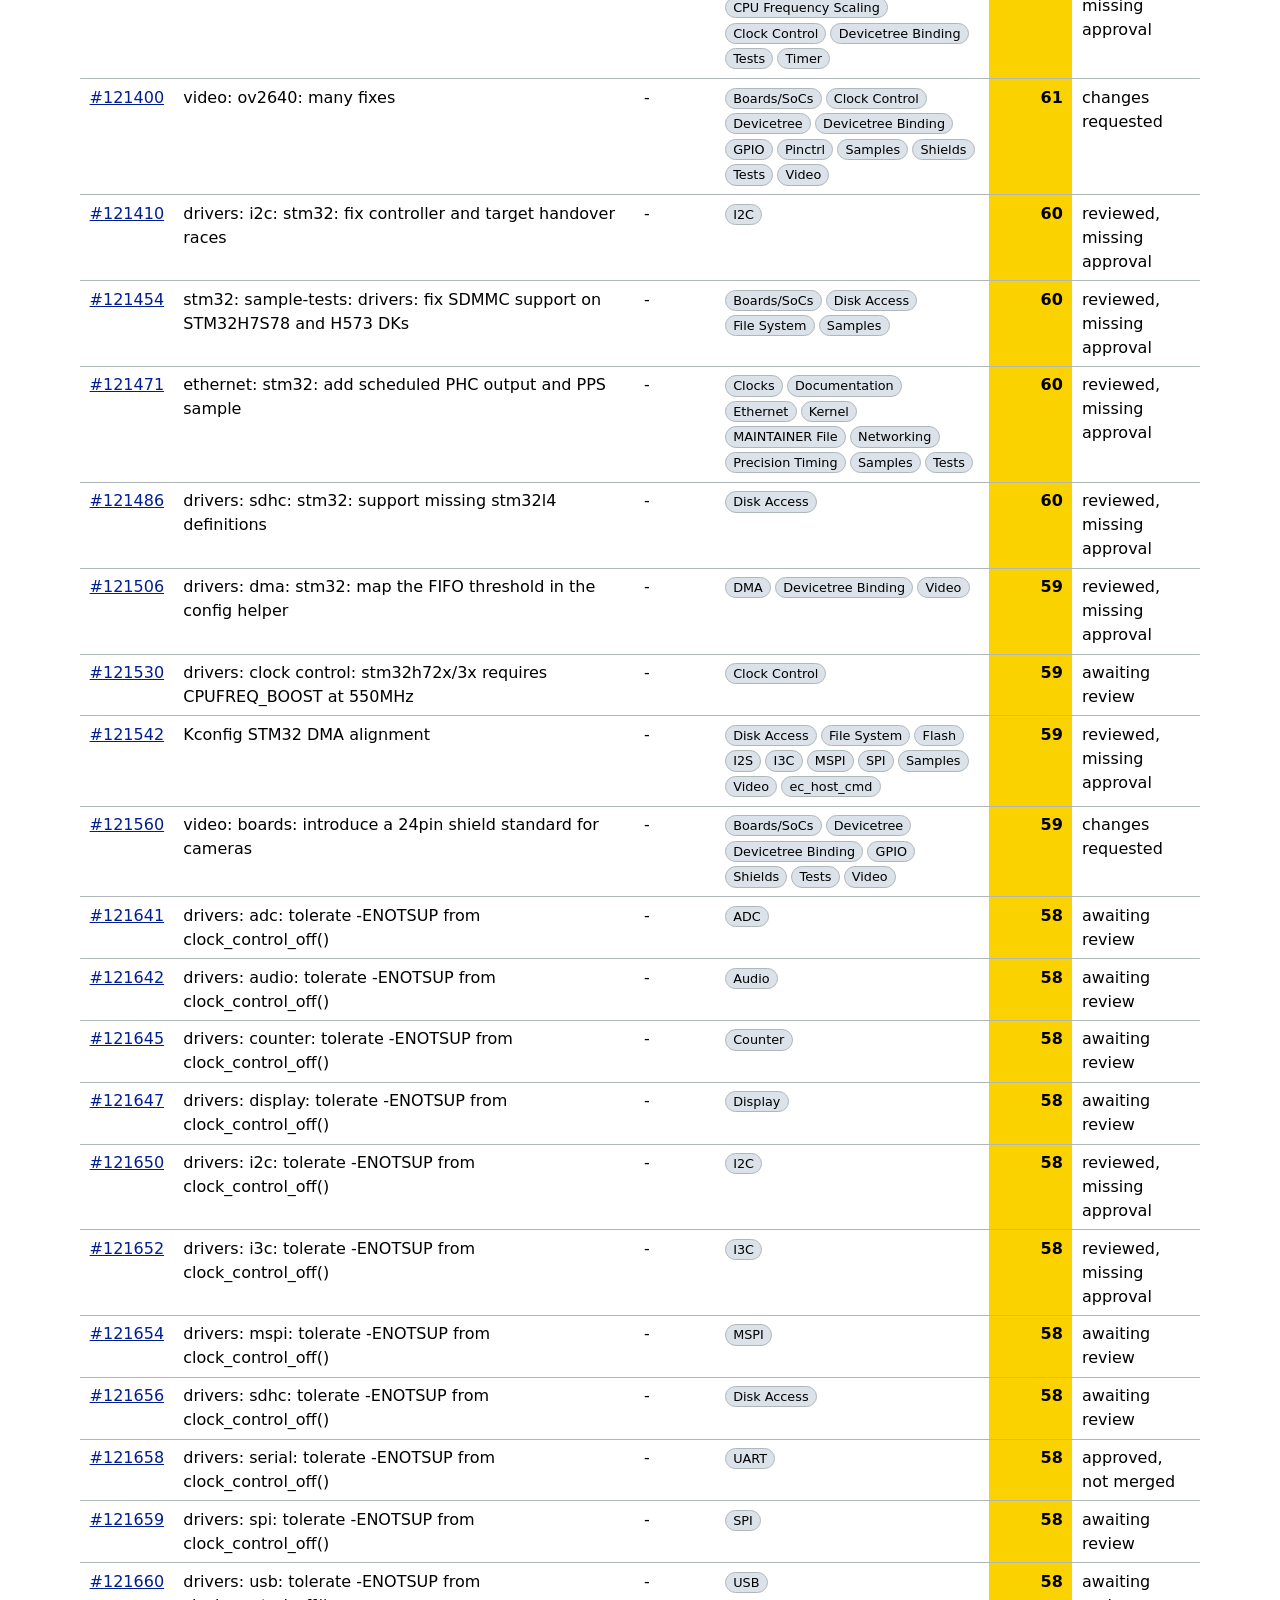
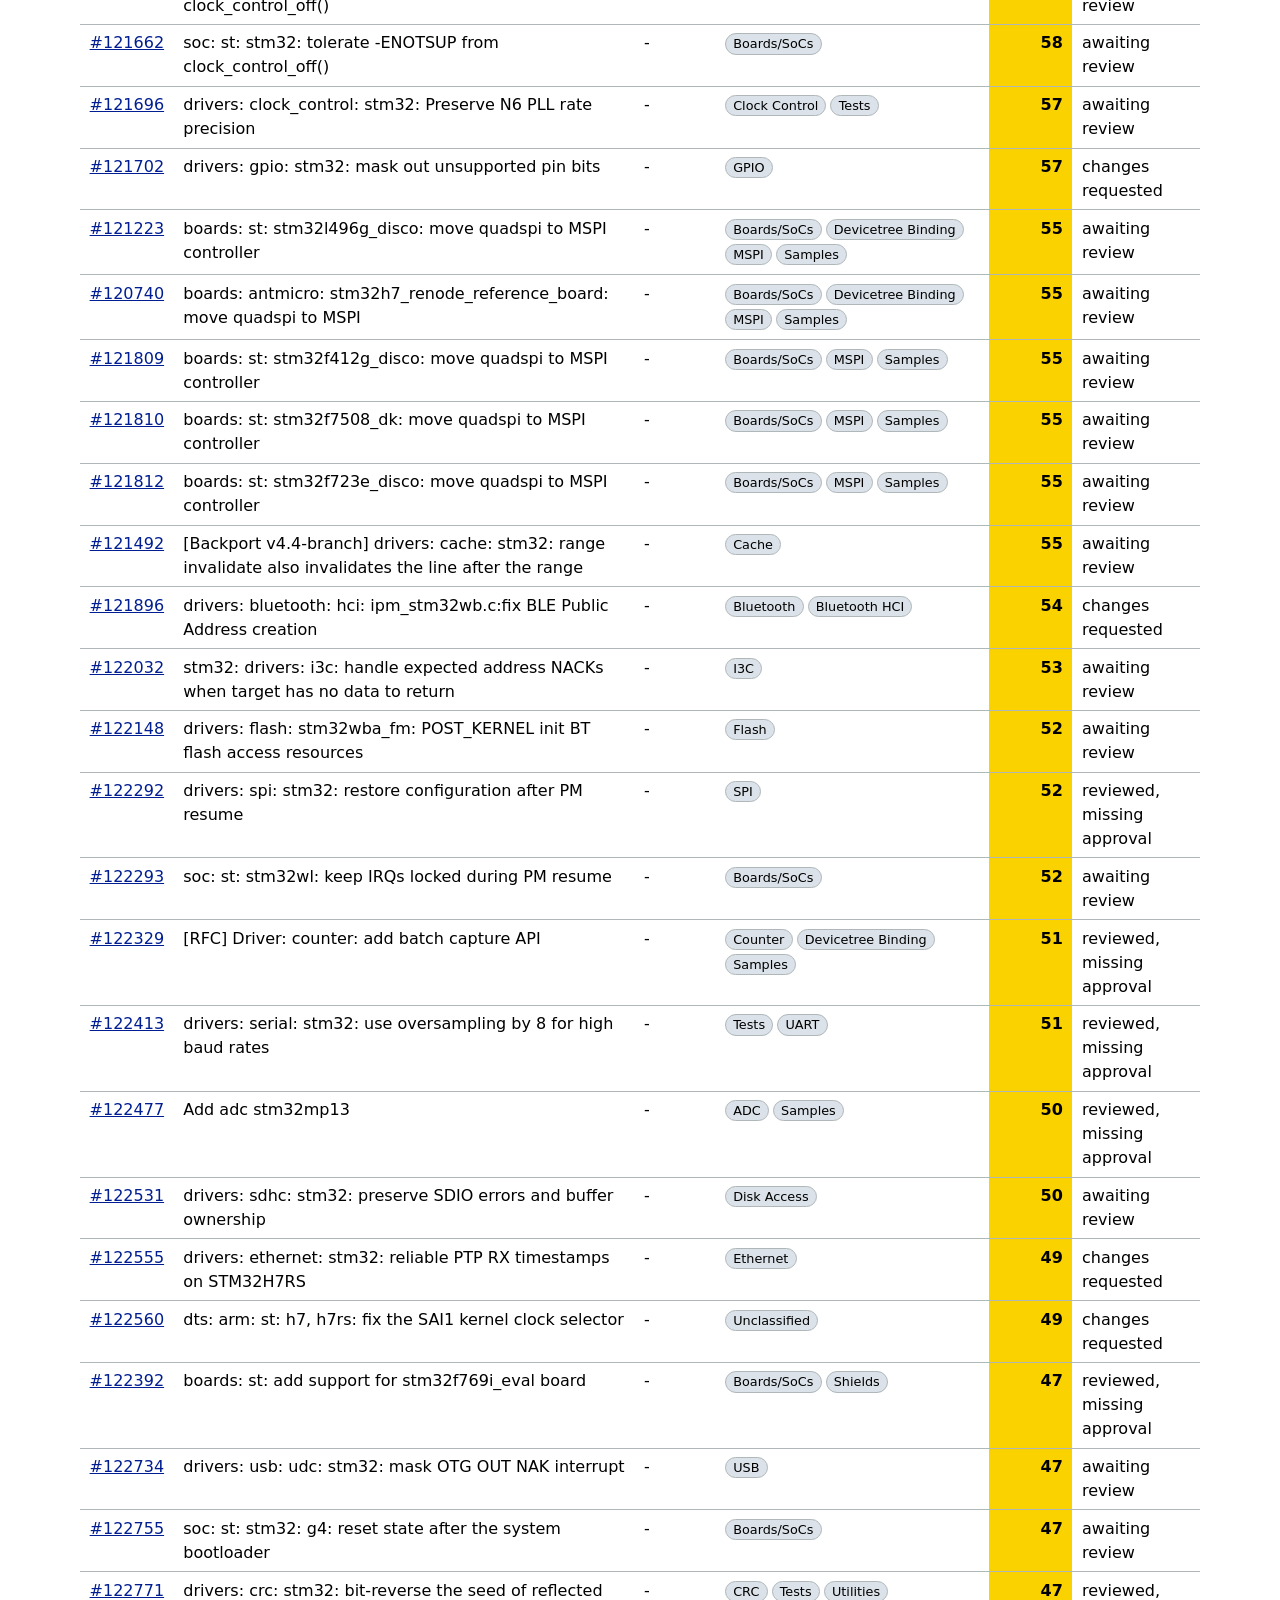
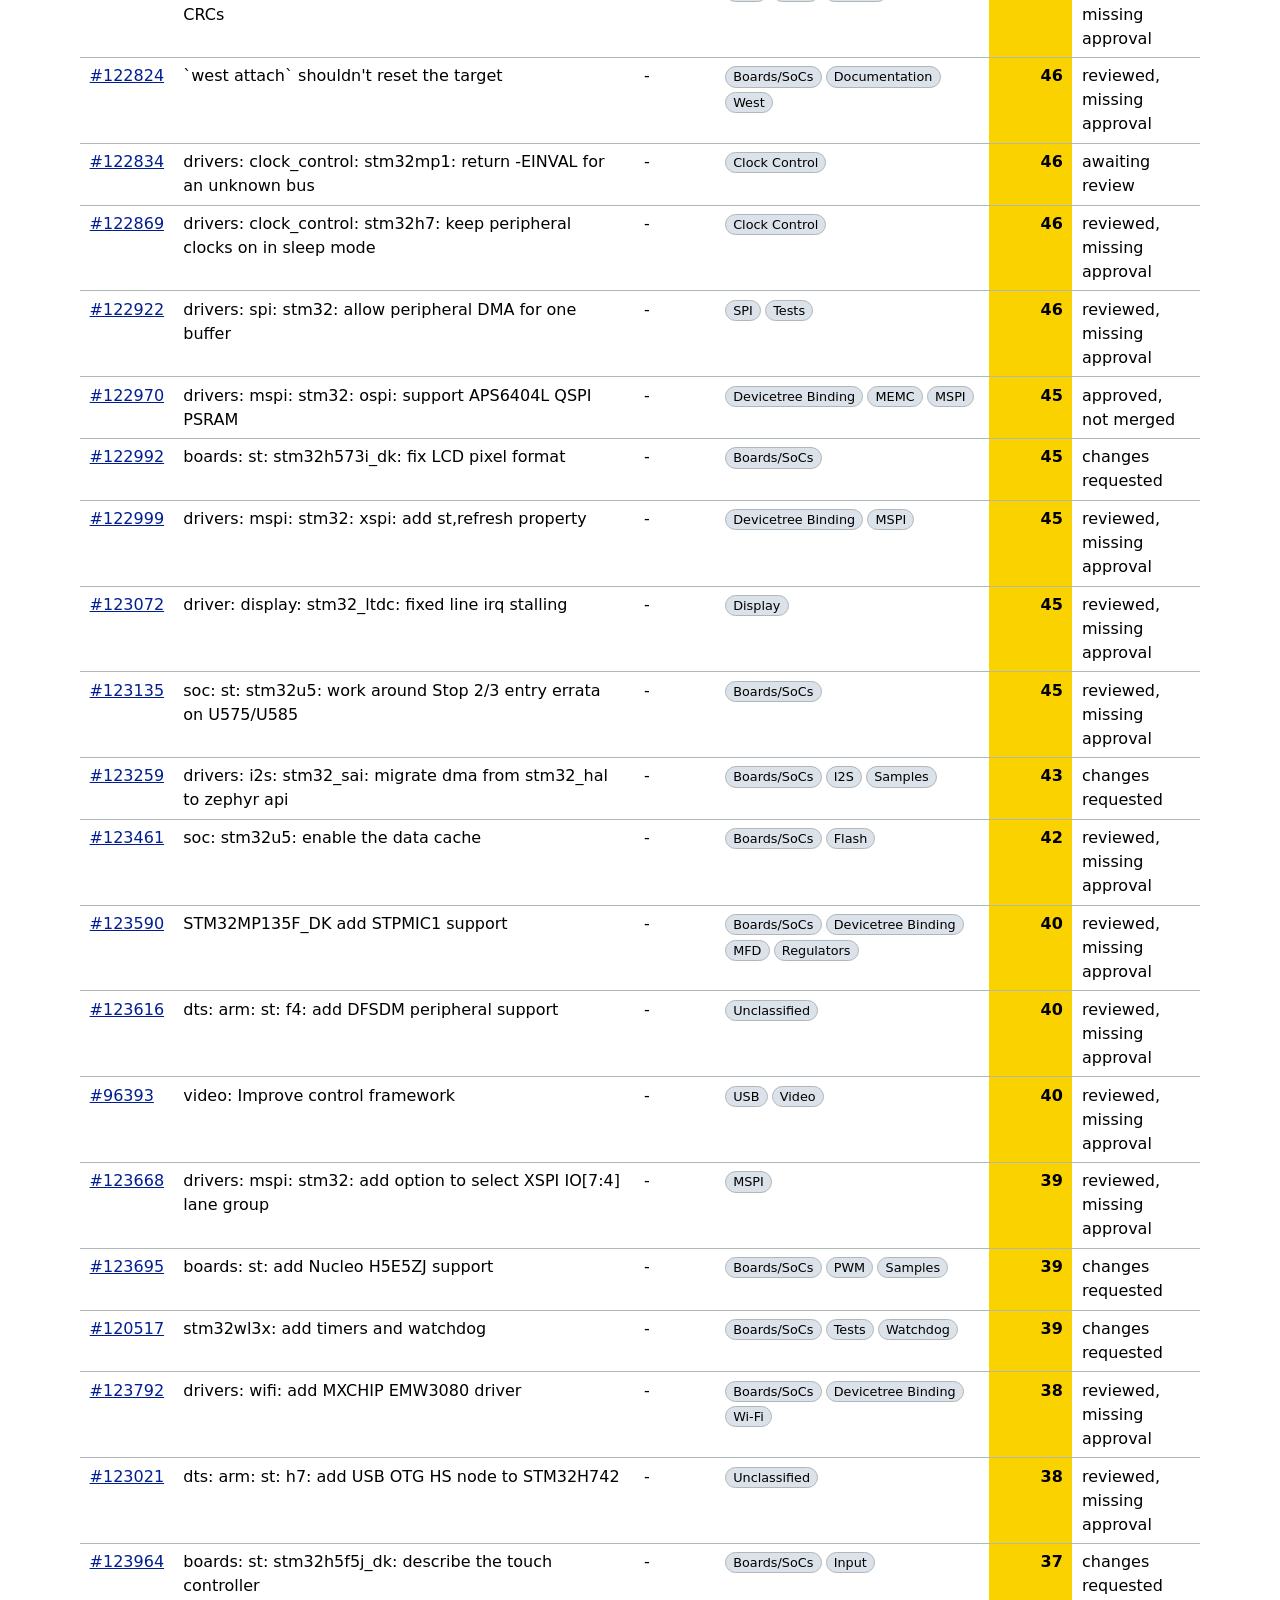
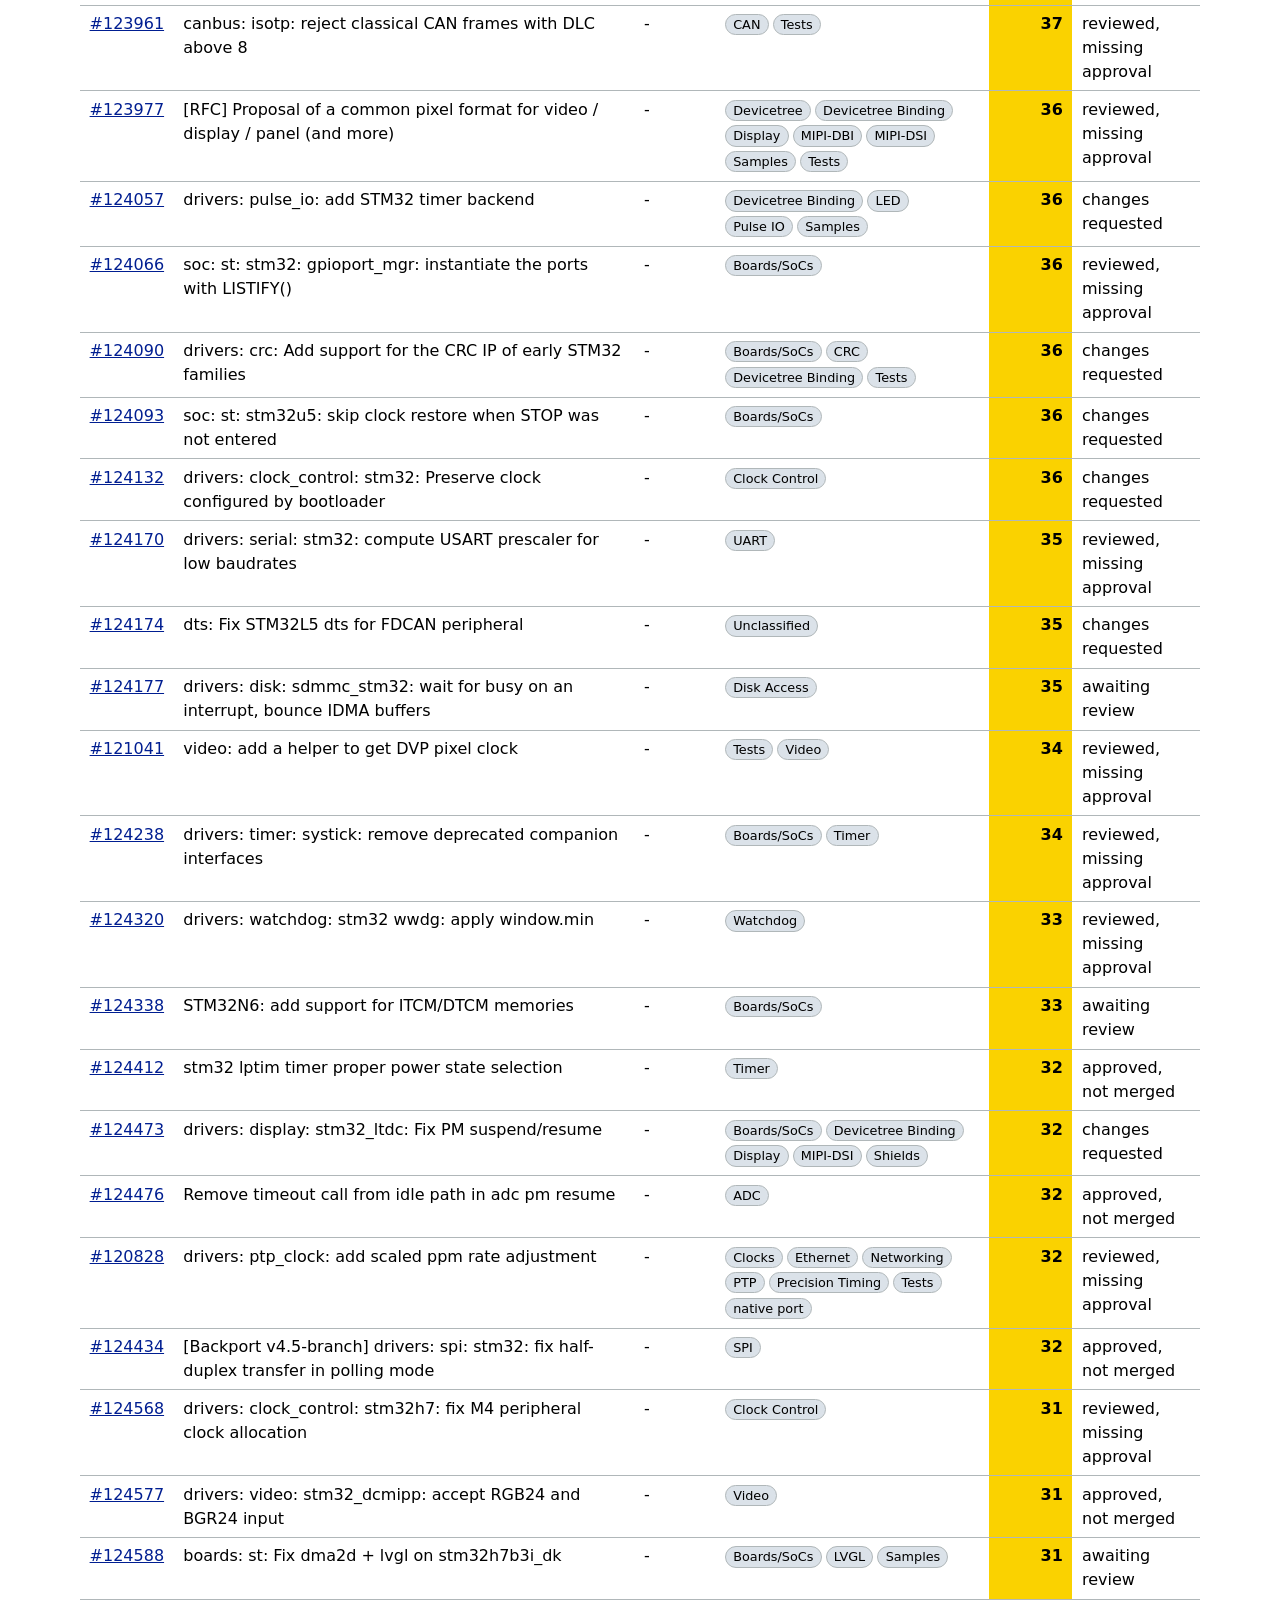
==== commit 8cd63872: "web: link the comment badges to the dashboard Wrap each badge image in a Markdown link: the overall " ====
--- a/index.html
+++ b/index.html
@@ -68,7 +68,8 @@
       <h3>Review queue comment</h3>
       <p class="hint">Text to paste by hand on a new STM32 PR in this area. It shows two badges,
         the overall STM32 count and the area count, since one team reviews all areas. The badges
-        refresh themselves (they can lag a few minutes). Please do not paste it on PRs that are already open.</p>
+        refresh themselves (they can lag a few minutes) and link to this dashboard, the area one
+        to this area. Please do not paste it on PRs that are already open.</p>
       <p>
         <label for="snippet-area">Area</label>
         <select id="snippet-area"></select>
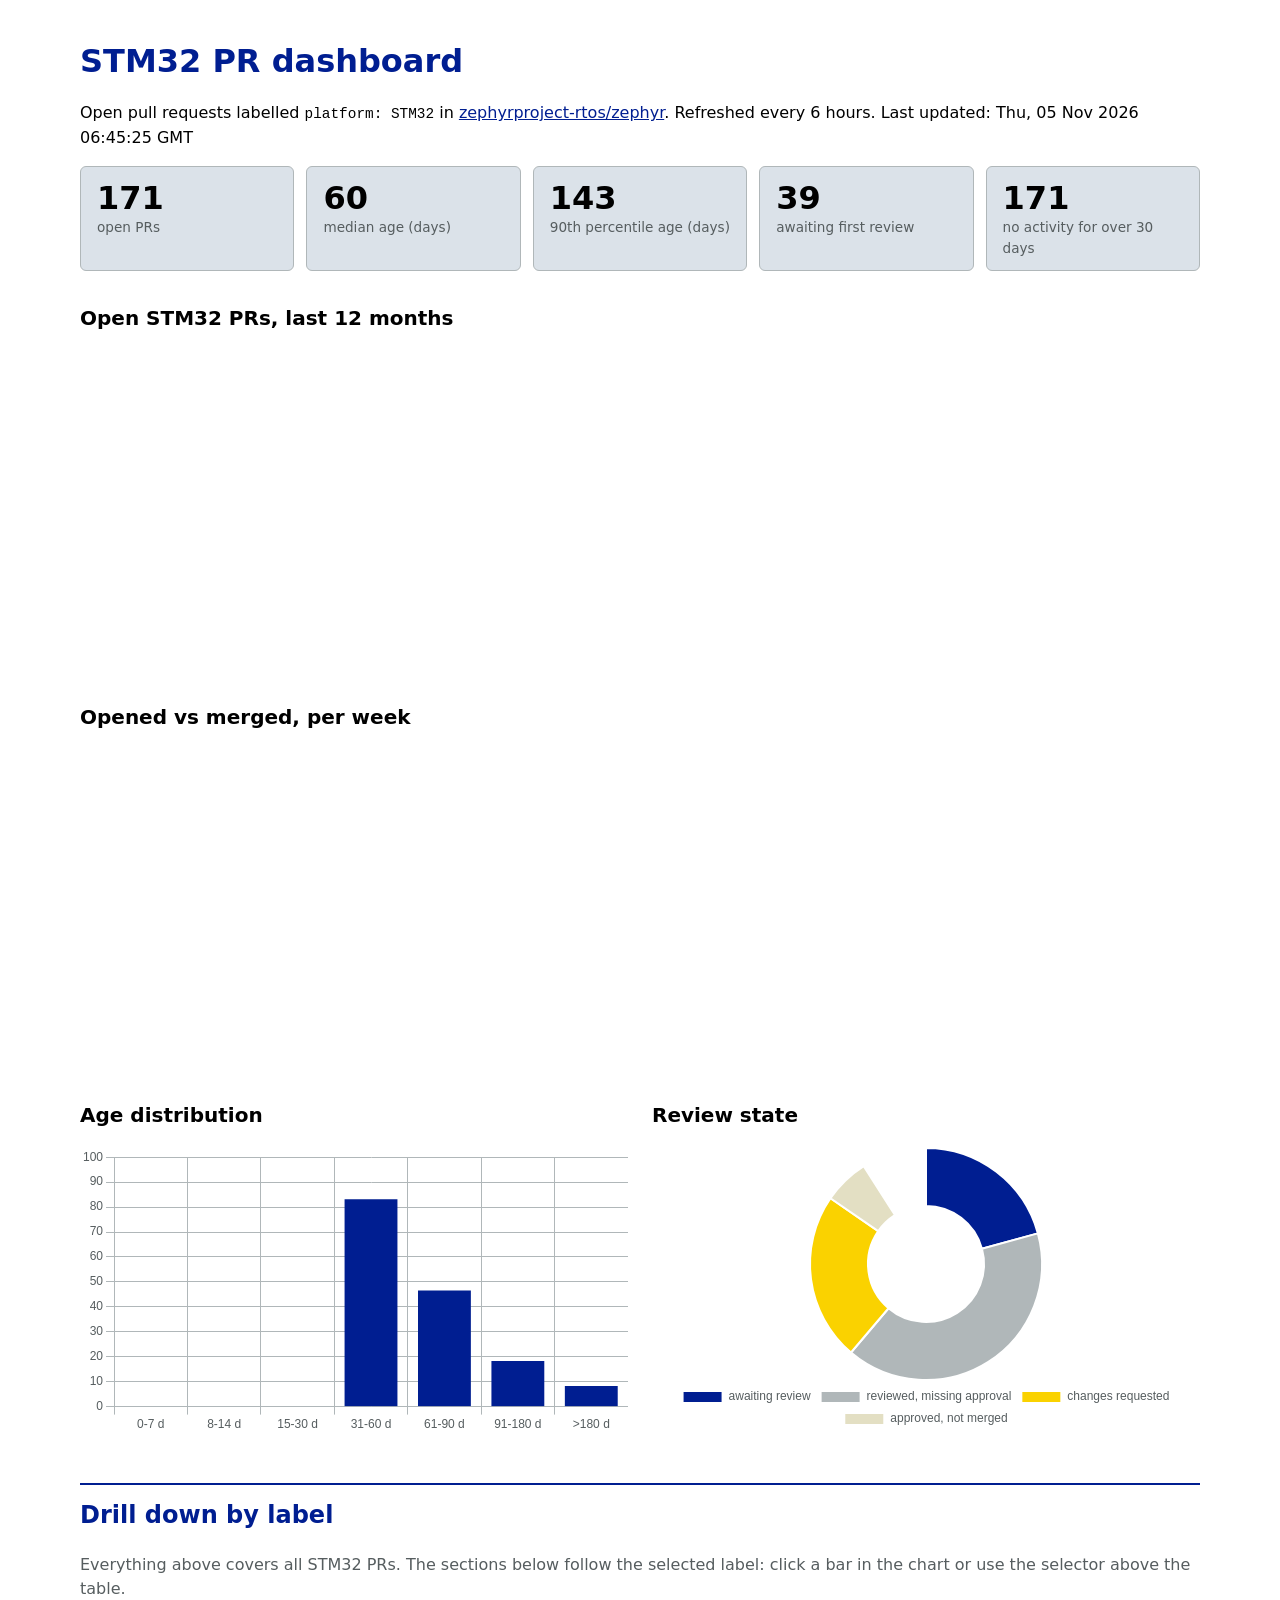
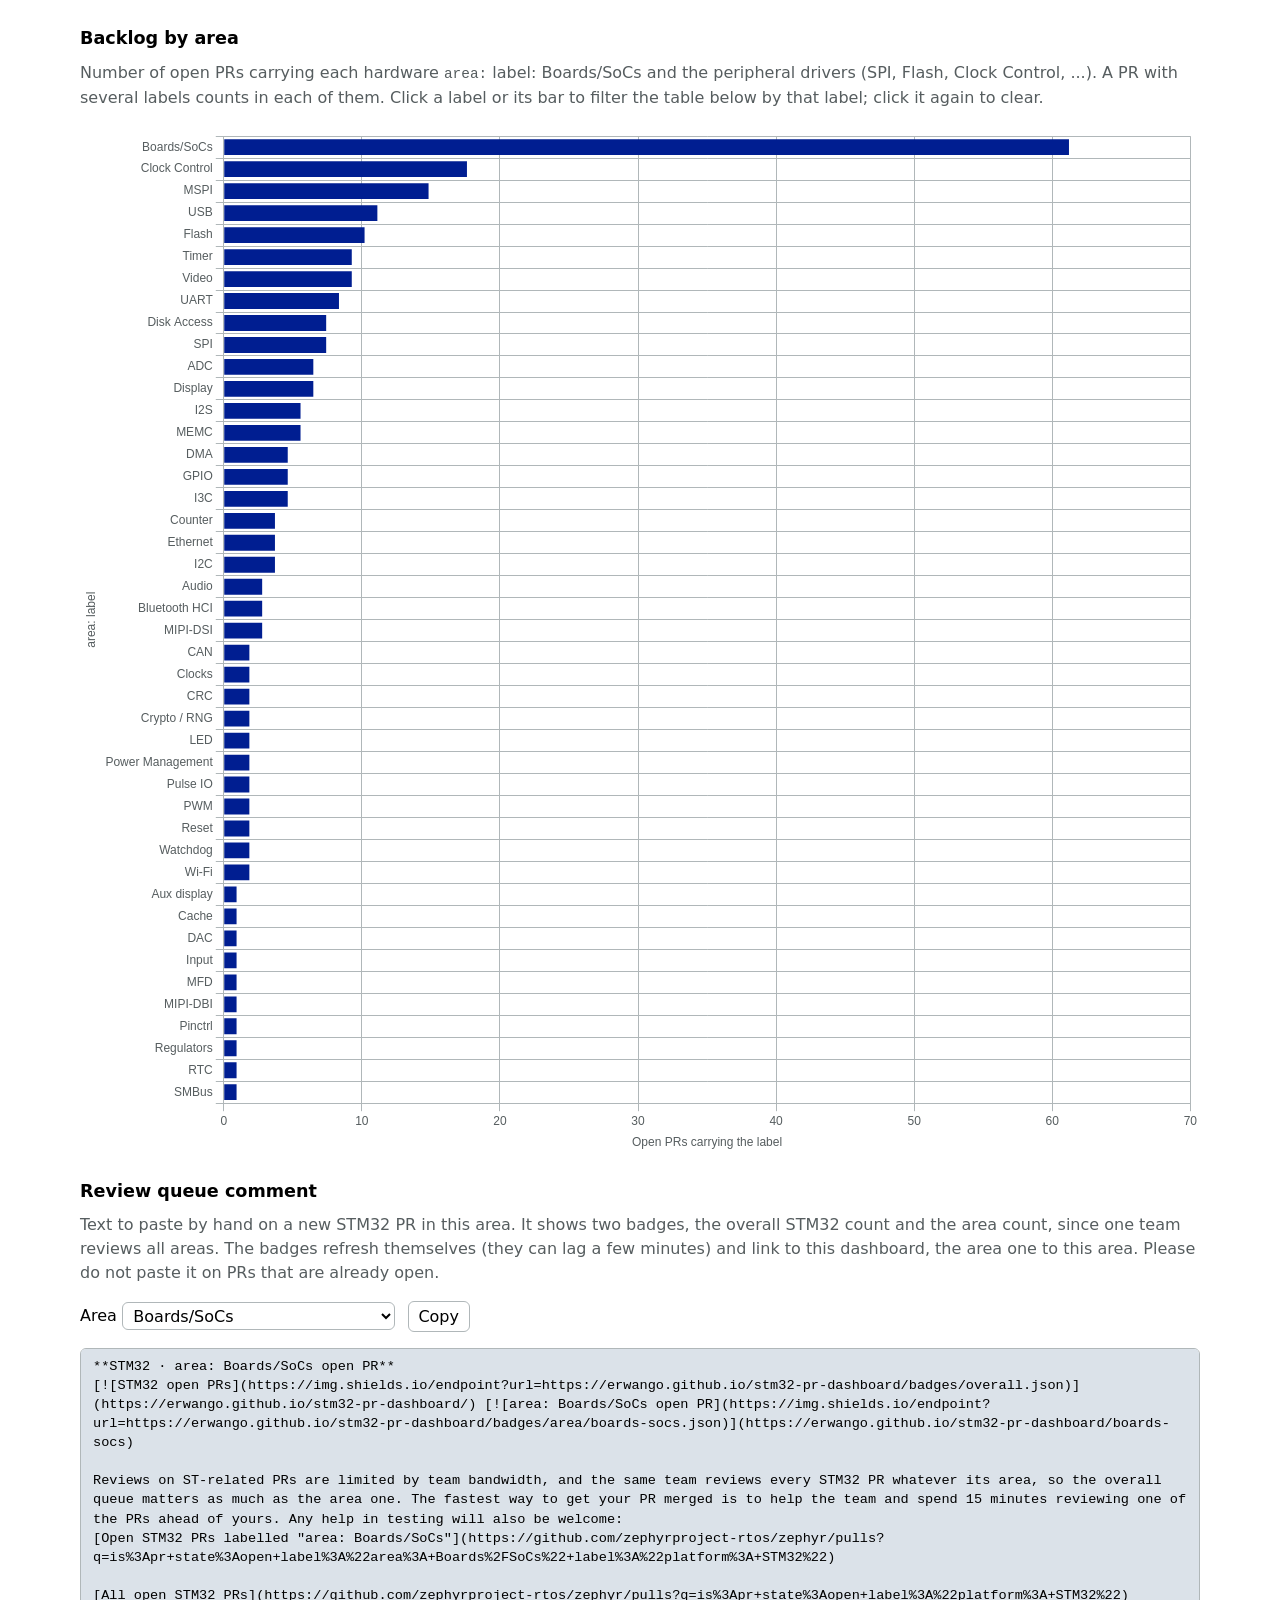
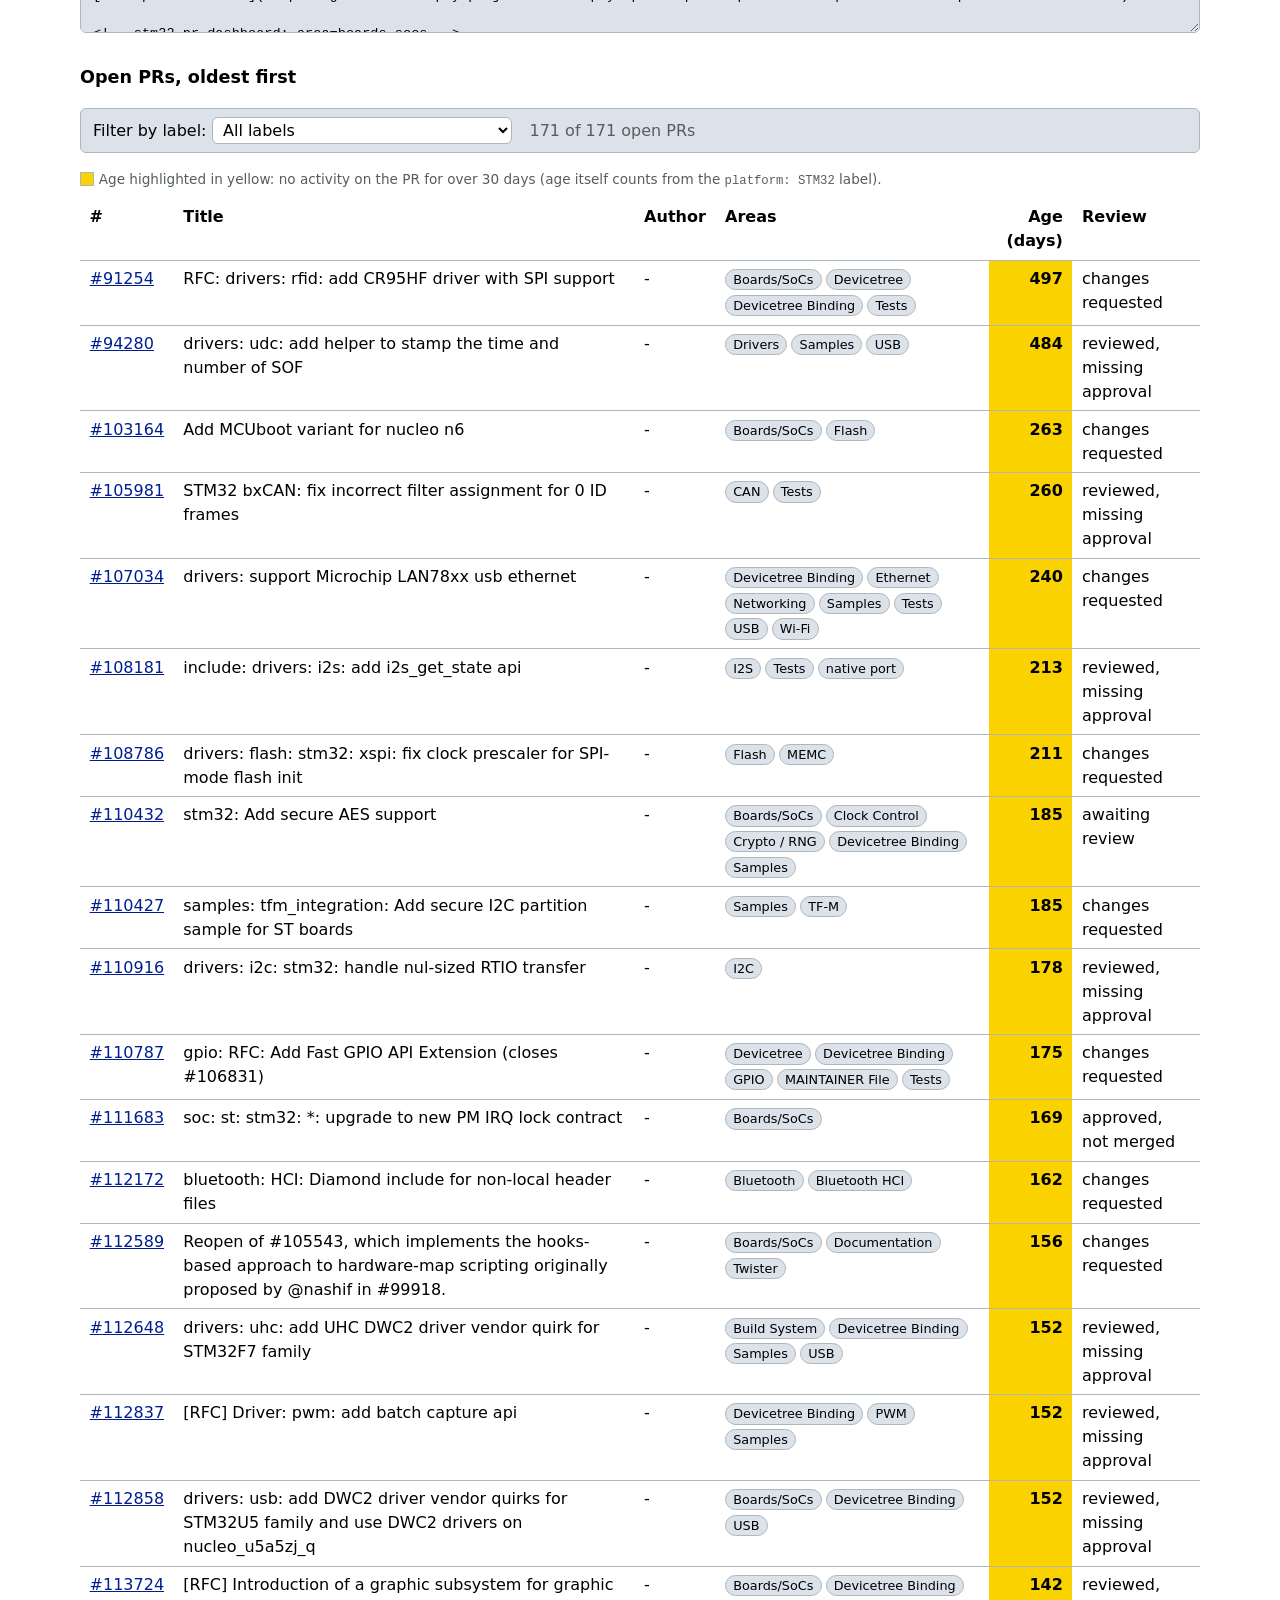
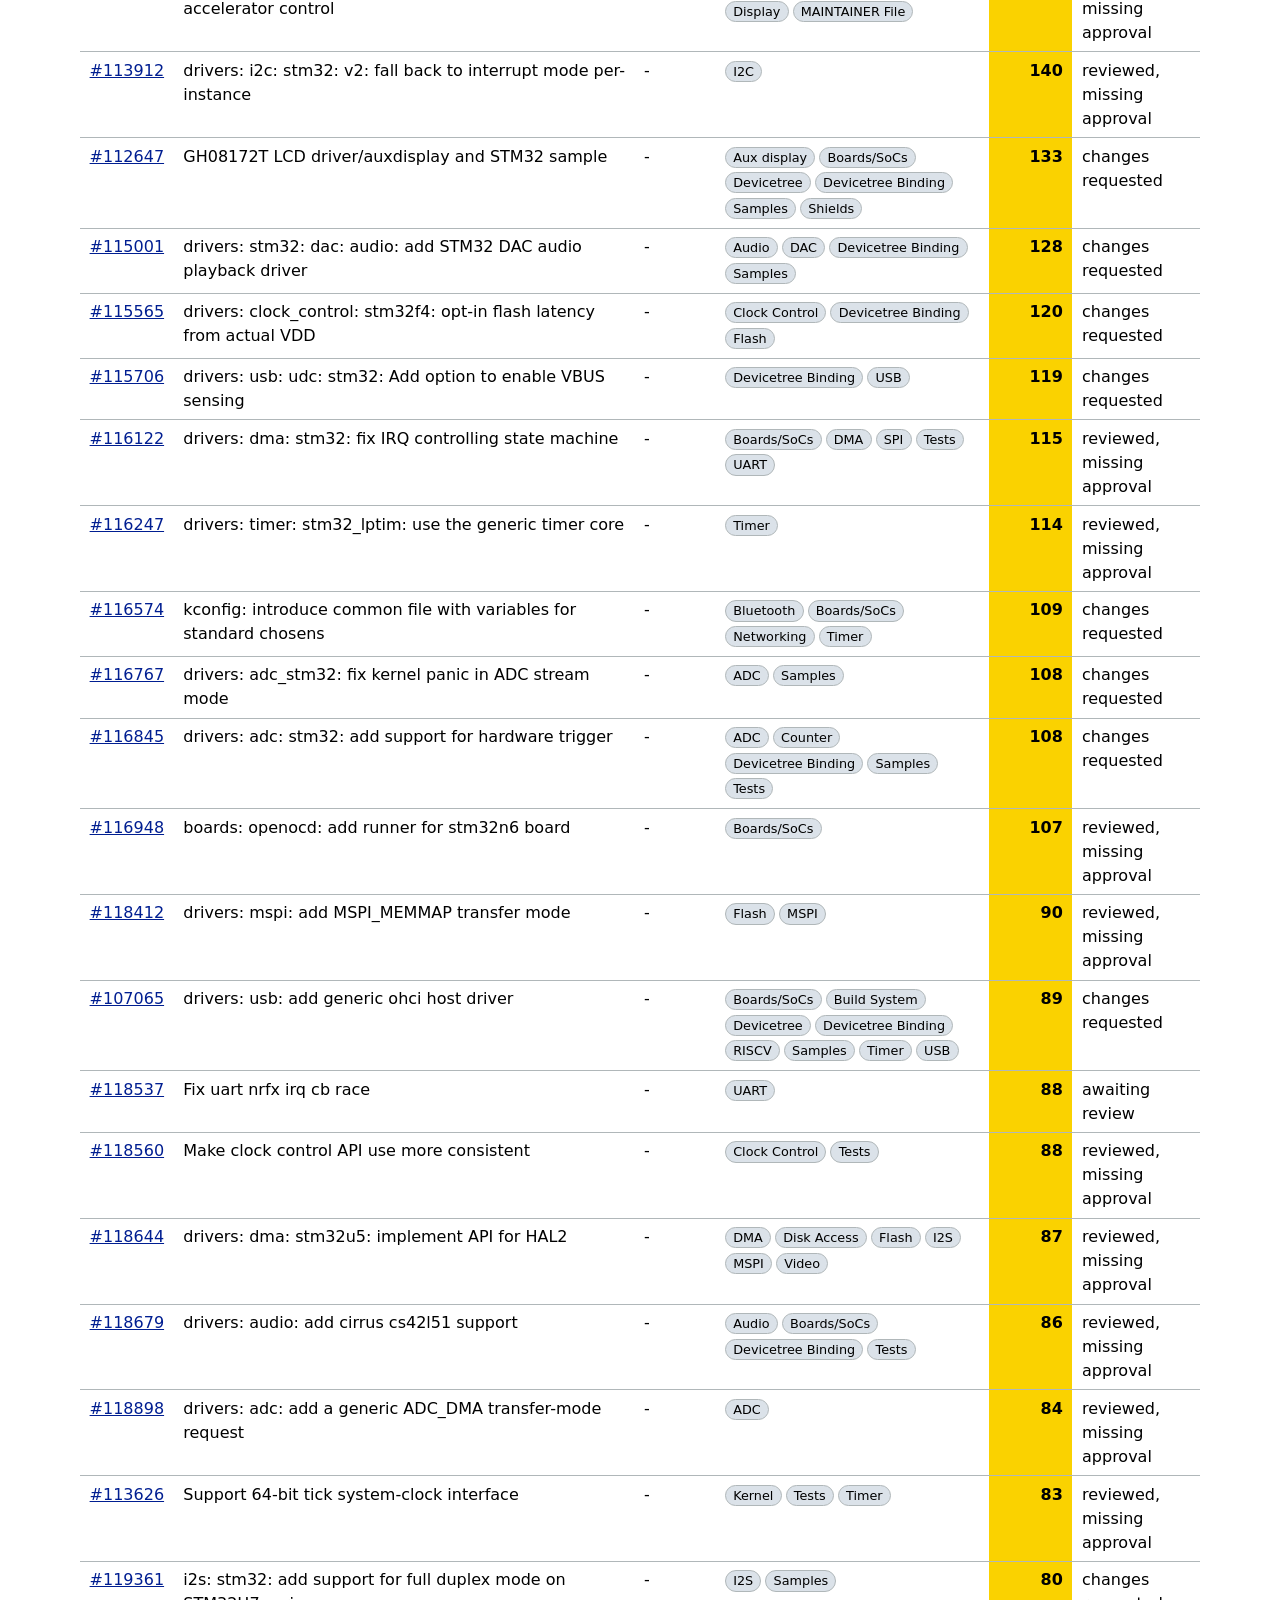
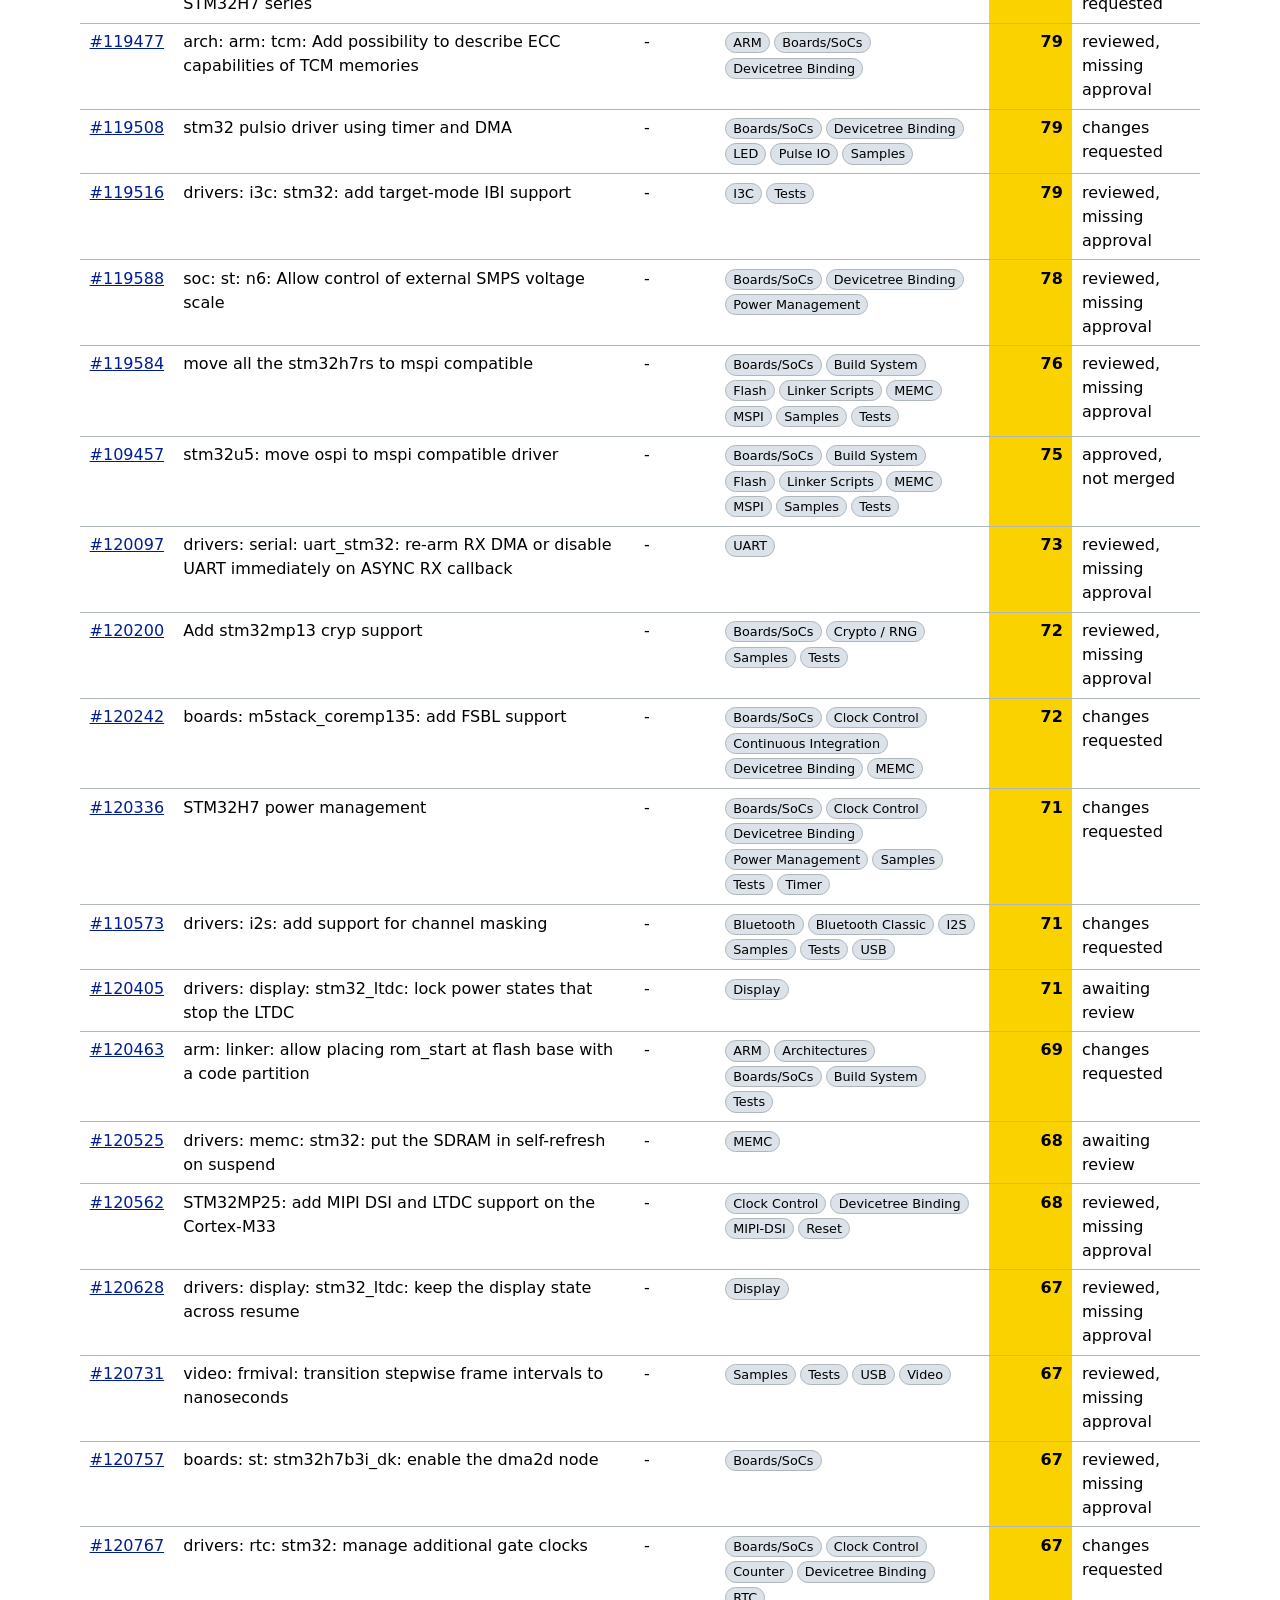
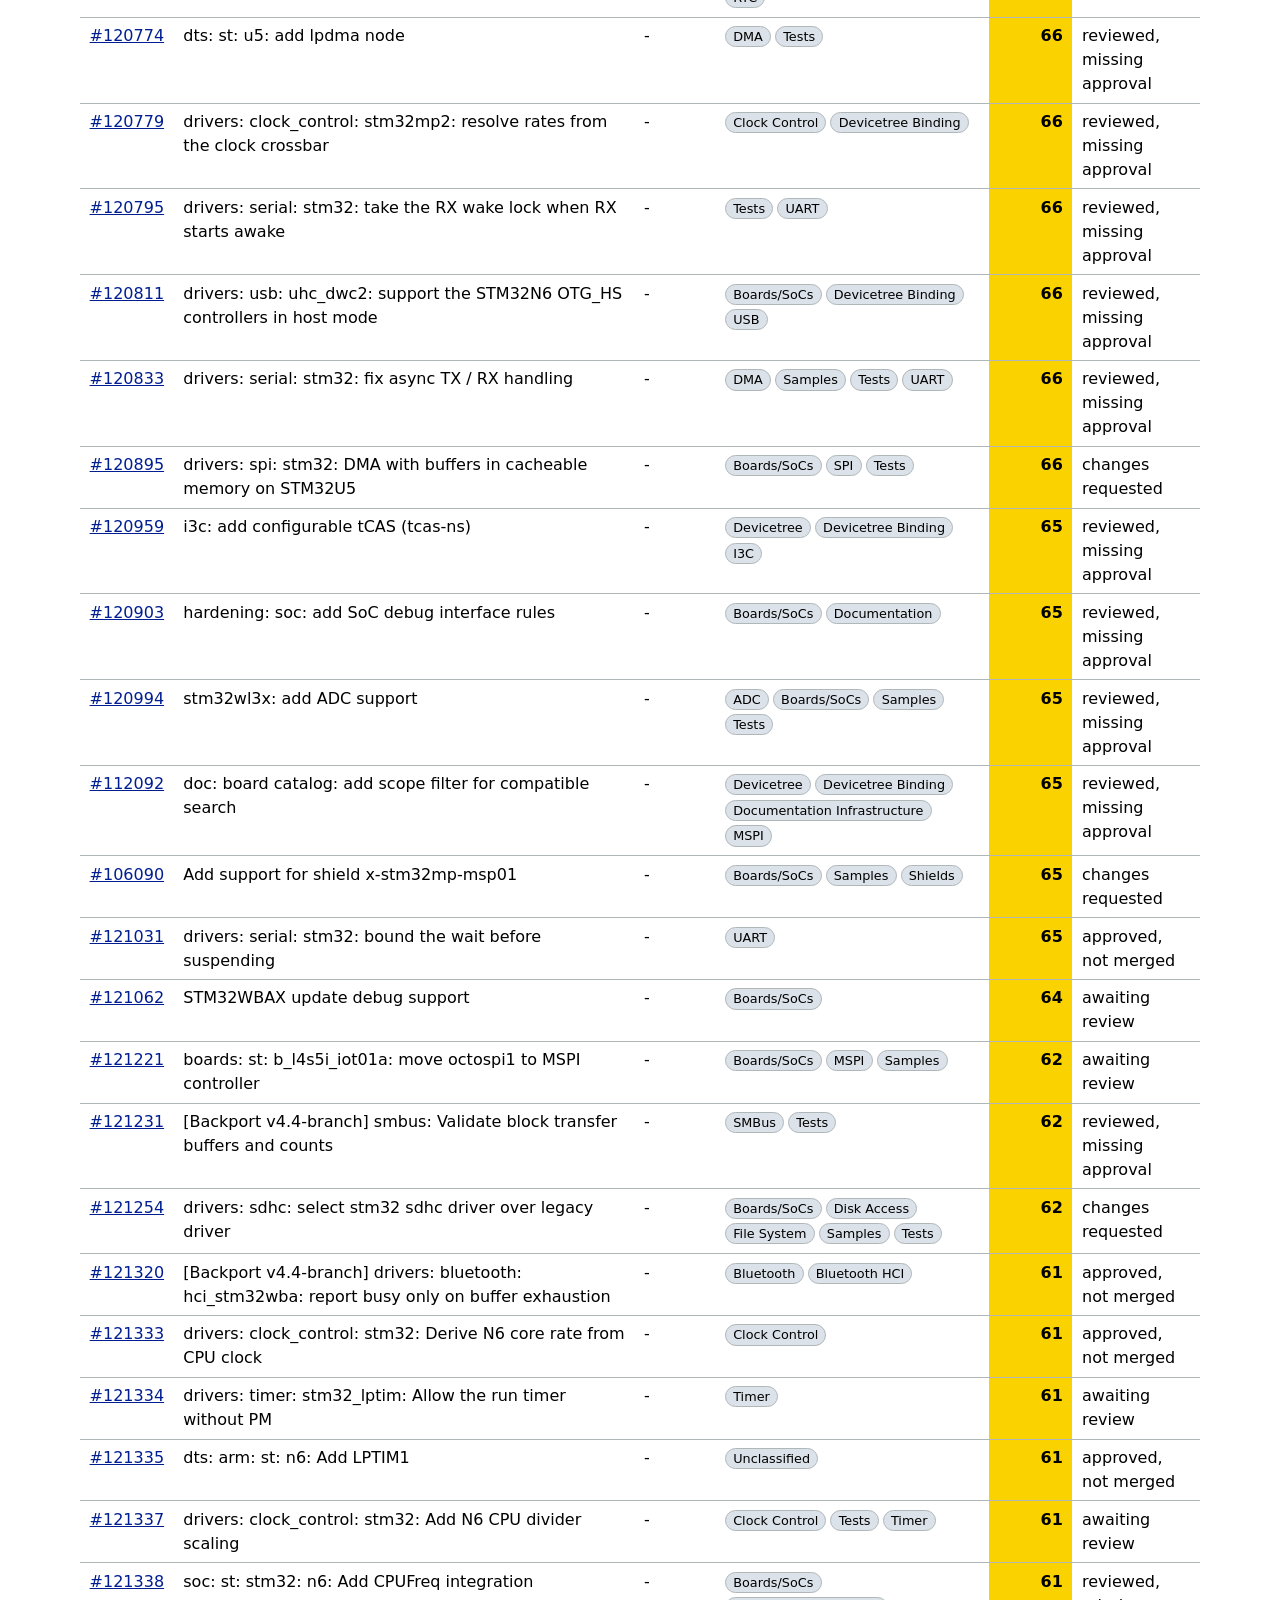
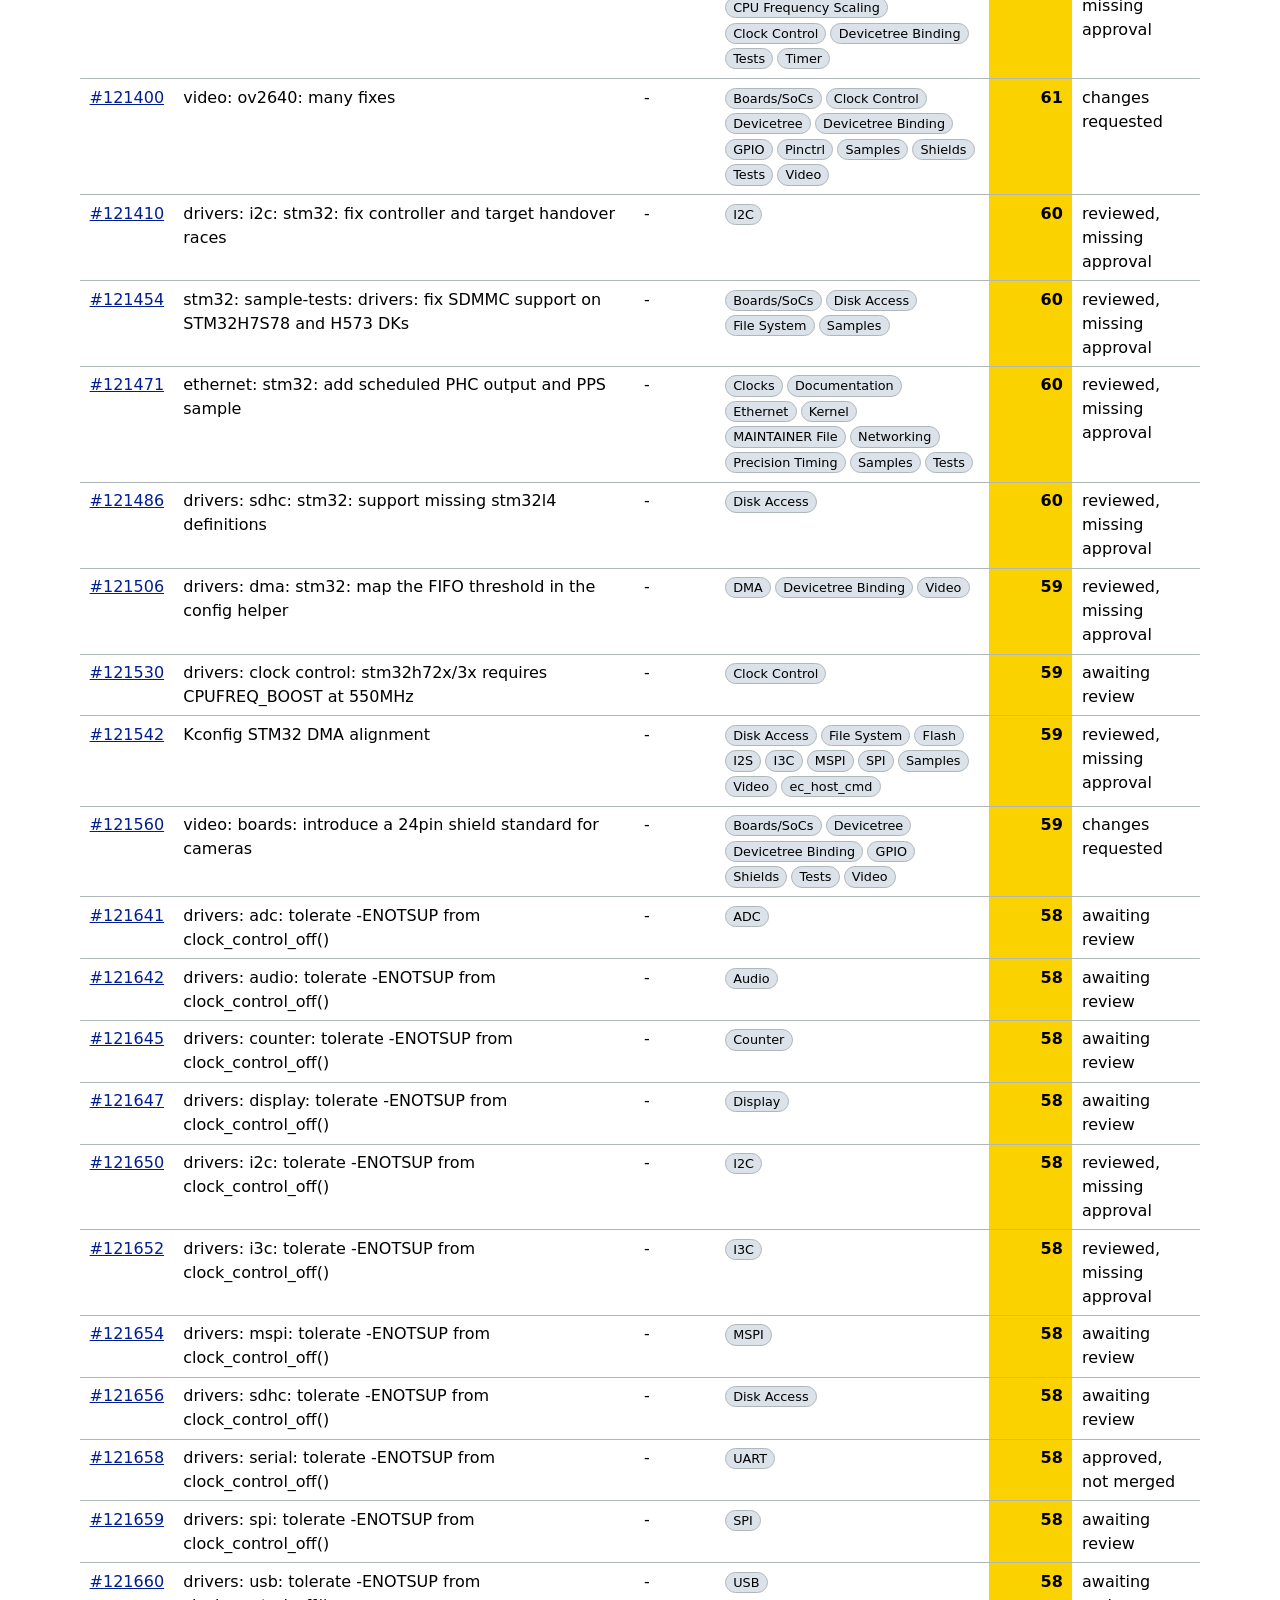
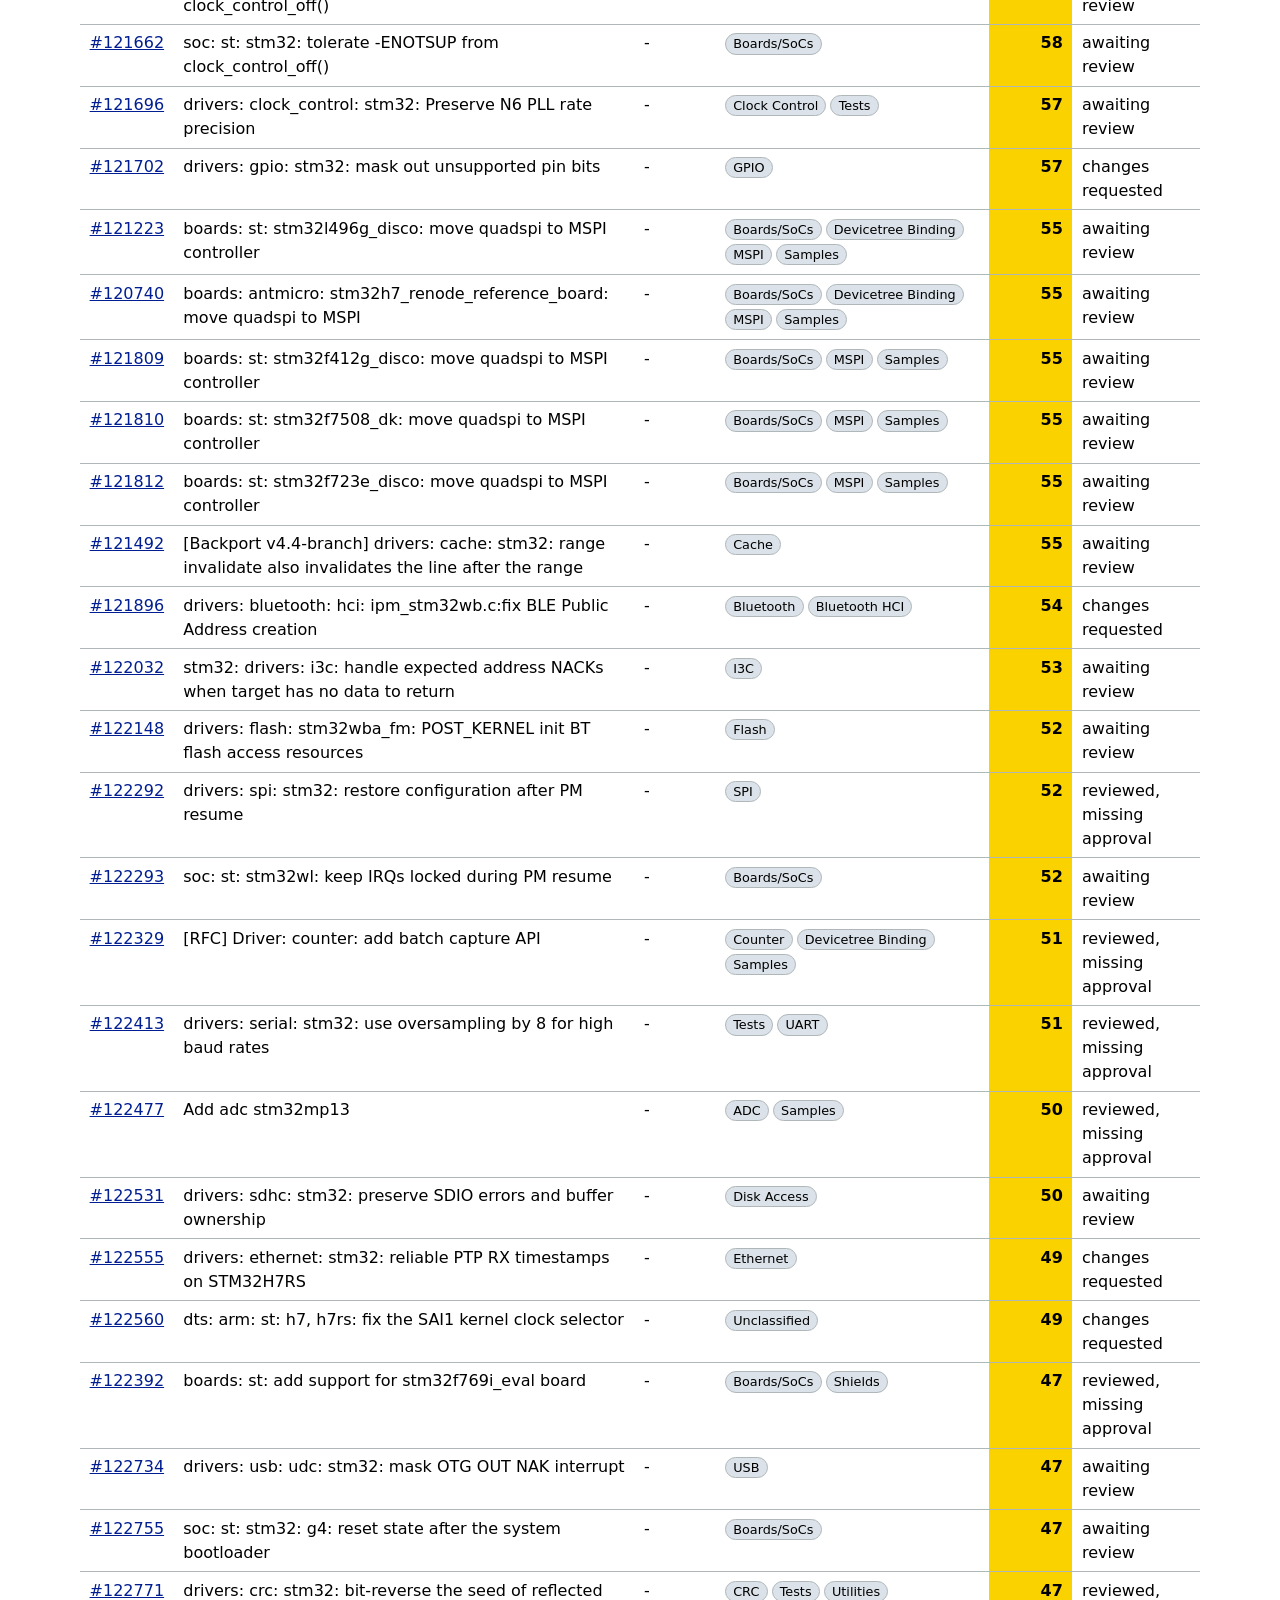
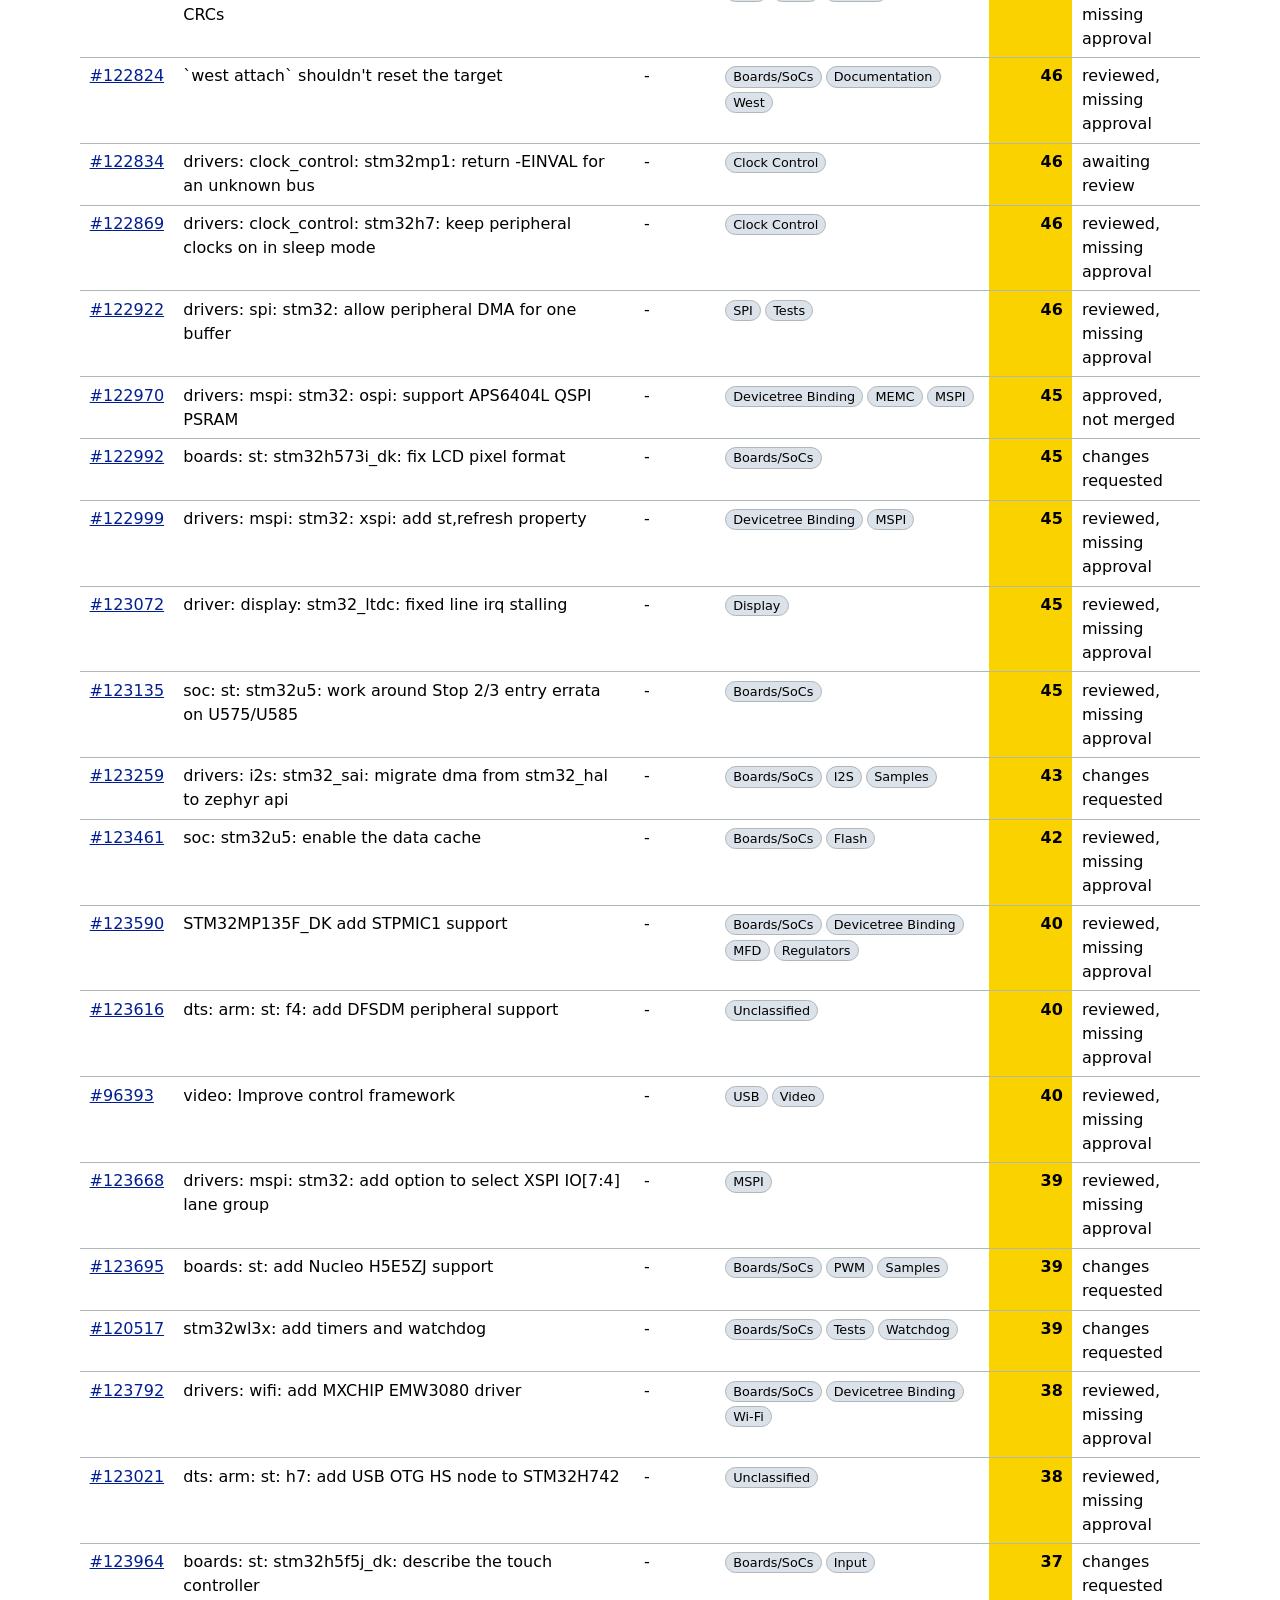
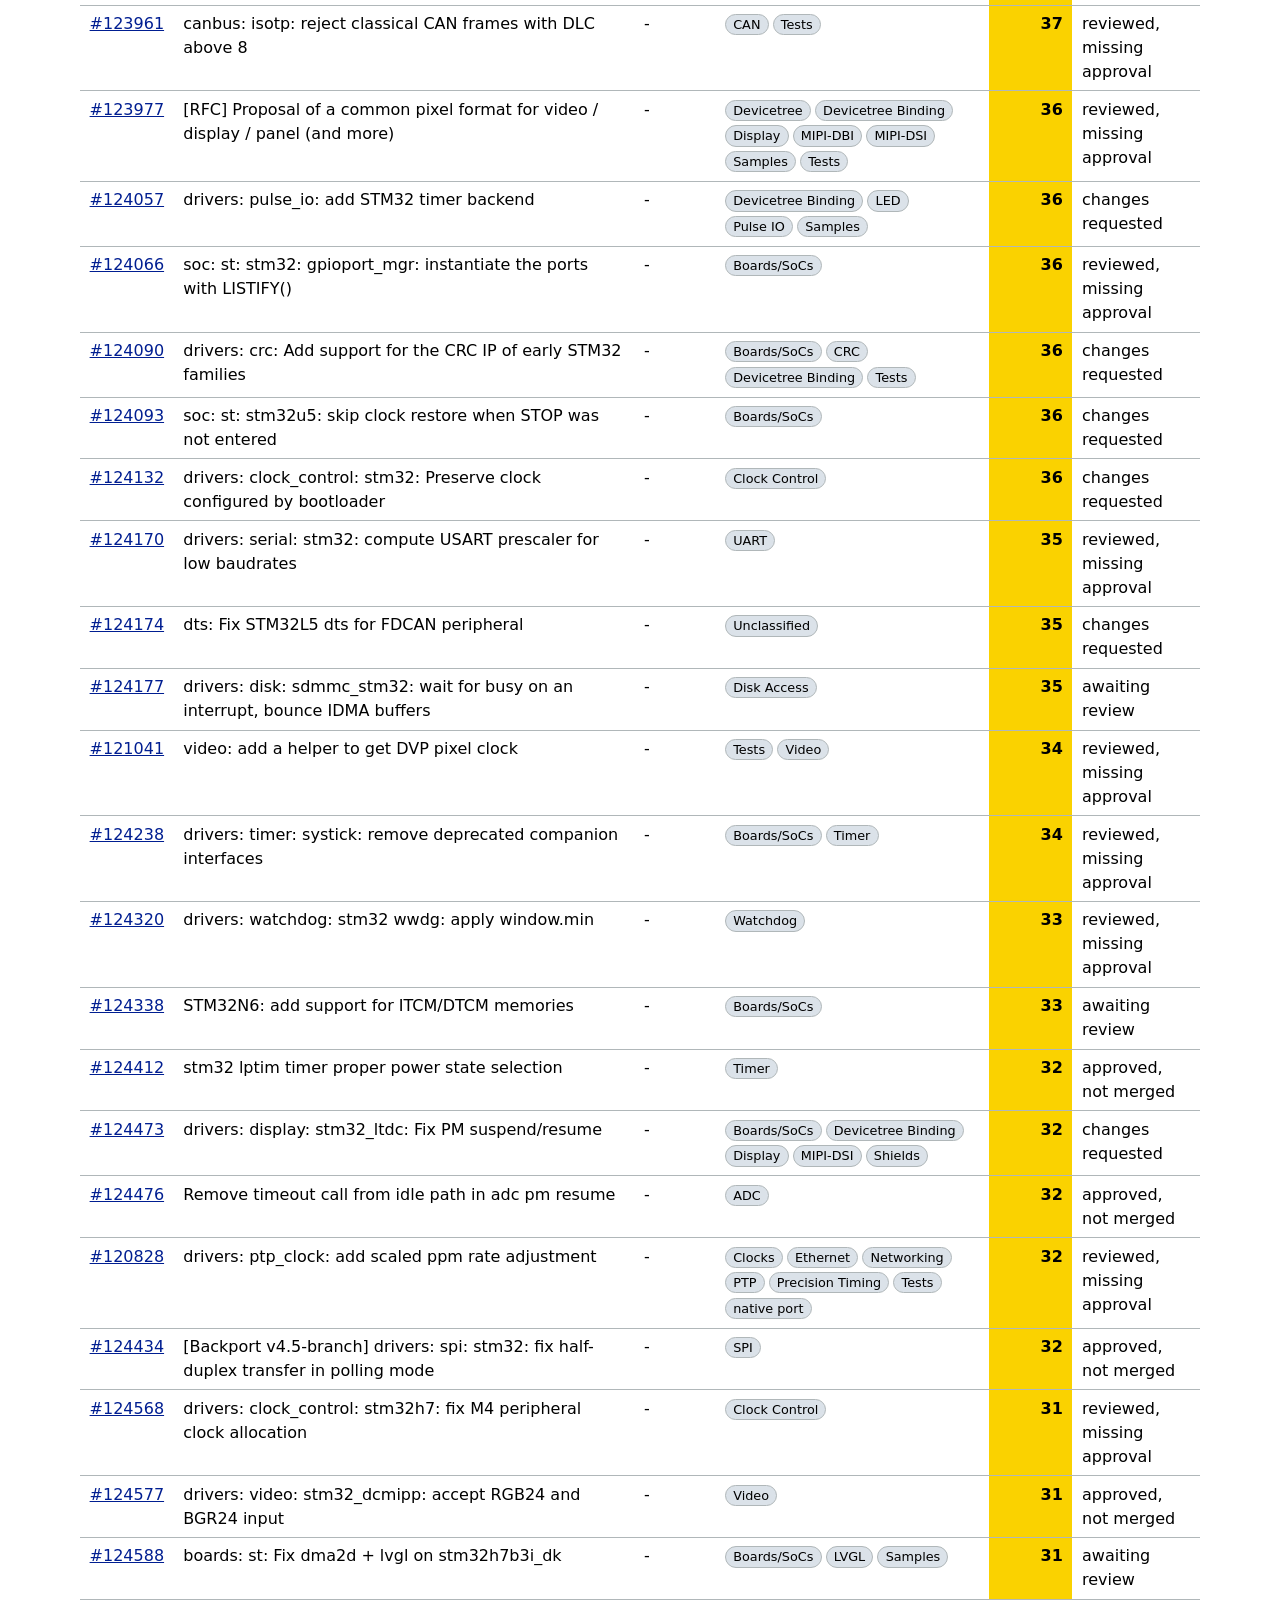
==== commit 9c7dbd57: "web: copy the review comment from the label filter bar Replace "Copy as Markdown" (a single area lin" ====
--- a/index.html
+++ b/index.html
@@ -91,7 +91,7 @@
         <div id="filter-link" class="filter-link" hidden>
           Link to this label's page: <a id="filter-url" href="#" rel="noopener noreferrer"></a>
           <button type="button" id="filter-copy-url">Copy link</button>
-          <button type="button" id="filter-copy-md">Copy as Markdown</button>
+          <button type="button" id="filter-copy-comment">Copy comment</button>
           <span id="filter-copy-status" role="status"></span>
         </div>
       </div>
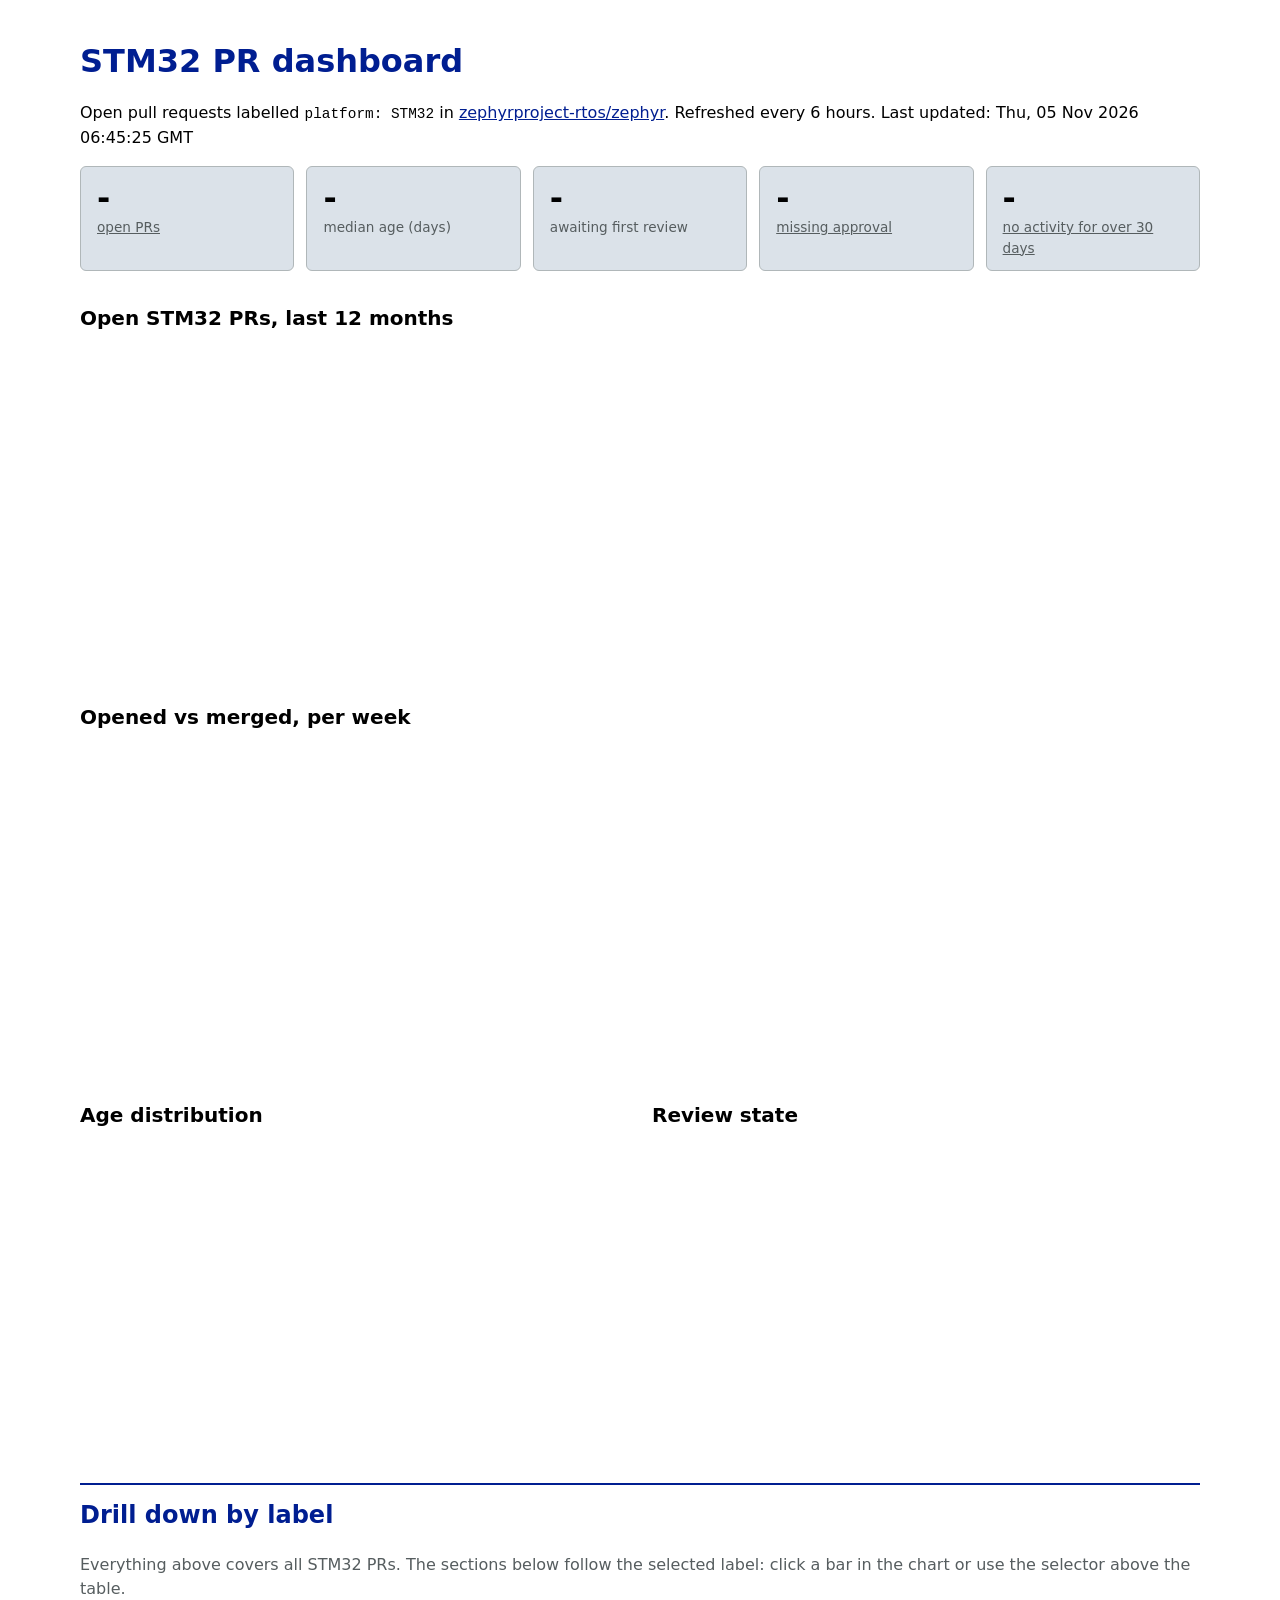
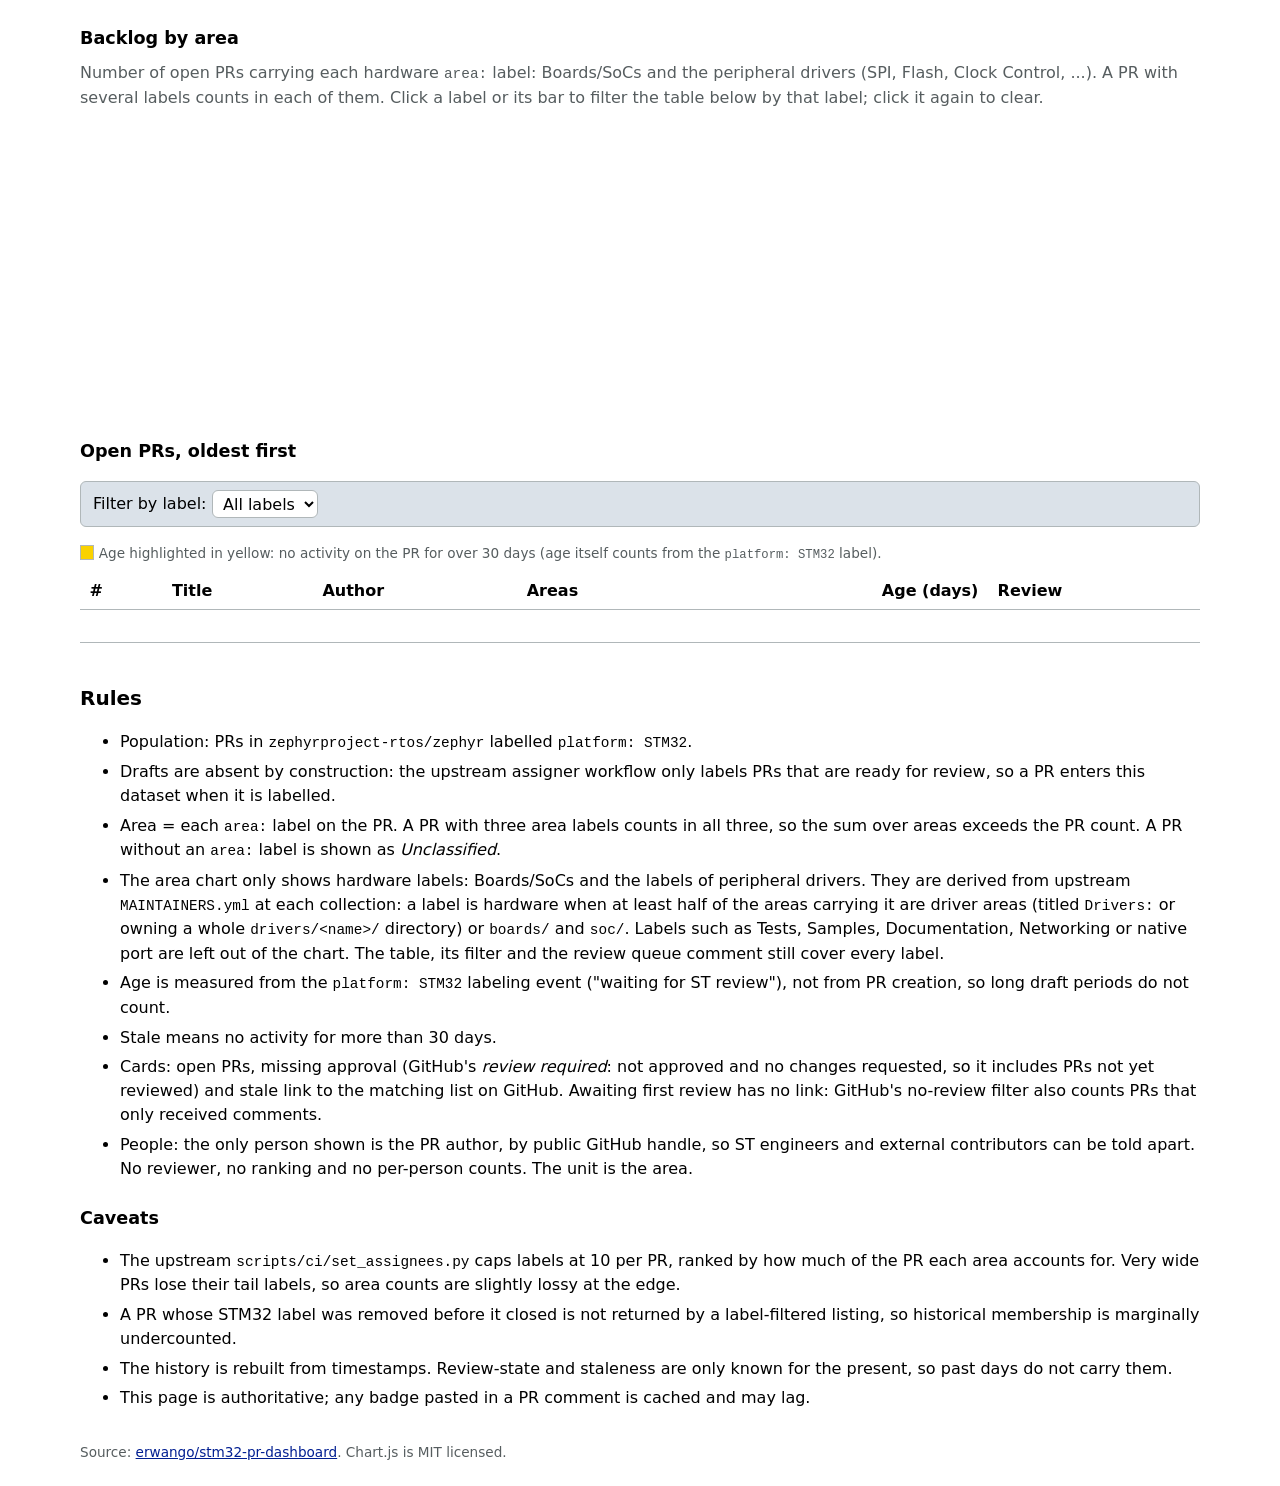
==== commit a21b46a2: "web: replace the p90 card by missing approval, link cards to GitHub Drop the 90th percentile age car" ====
--- a/index.html
+++ b/index.html
@@ -23,11 +23,11 @@
 
   <main>
     <section class="cards" aria-label="Summary">
-      <div class="card"><span class="value" id="stat-open">-</span><span class="label">open PRs</span></div>
+      <a class="card" id="card-open" rel="noopener noreferrer"><span class="value" id="stat-open">-</span><span class="label">open PRs</span></a>
       <div class="card"><span class="value" id="stat-p50">-</span><span class="label">median age (days)</span></div>
-      <div class="card"><span class="value" id="stat-p90">-</span><span class="label">90th percentile age (days)</span></div>
       <div class="card"><span class="value" id="stat-awaiting">-</span><span class="label">awaiting first review</span></div>
-      <div class="card"><span class="value" id="stat-stale">-</span><span class="label">no activity for over 30 days</span></div>
+      <a class="card" id="card-approval" rel="noopener noreferrer"><span class="value" id="stat-approval">-</span><span class="label">missing approval</span></a>
+      <a class="card" id="card-stale" rel="noopener noreferrer"><span class="value" id="stat-stale">-</span><span class="label">no activity for over 30 days</span></a>
     </section>
 
     <section>
@@ -126,6 +126,10 @@
         <li>Age is measured from the <code>platform: STM32</code> labeling event ("waiting for ST
           review"), not from PR creation, so long draft periods do not count.</li>
         <li>Stale means no activity for more than 30 days.</li>
+        <li>Cards: open PRs, missing approval (GitHub's <em>review required</em>: not approved and no
+          changes requested, so it includes PRs not yet reviewed) and stale link to the matching
+          list on GitHub. Awaiting first review has no link: GitHub's no-review filter also counts
+          PRs that only received comments.</li>
         <li>People: the only person shown is the PR author, by public GitHub handle, so ST
           engineers and external contributors can be told apart. No reviewer, no ranking and no
           per-person counts. The unit is the area.</li>
--- a/assets/style.css
+++ b/assets/style.css
@@ -67,6 +67,9 @@
 
 .card .value { font-size: 2rem; font-weight: 600; line-height: 1.2; }
 .card .label { color: var(--muted); font-size: 0.85rem; }
+a.card { color: inherit; text-decoration: none; }
+a.card:hover, a.card:focus-visible { border-color: var(--accent); }
+a.card .label { text-decoration: underline; }
 
 .chart { position: relative; height: 18rem; }
 .chart.wide { height: 20rem; }
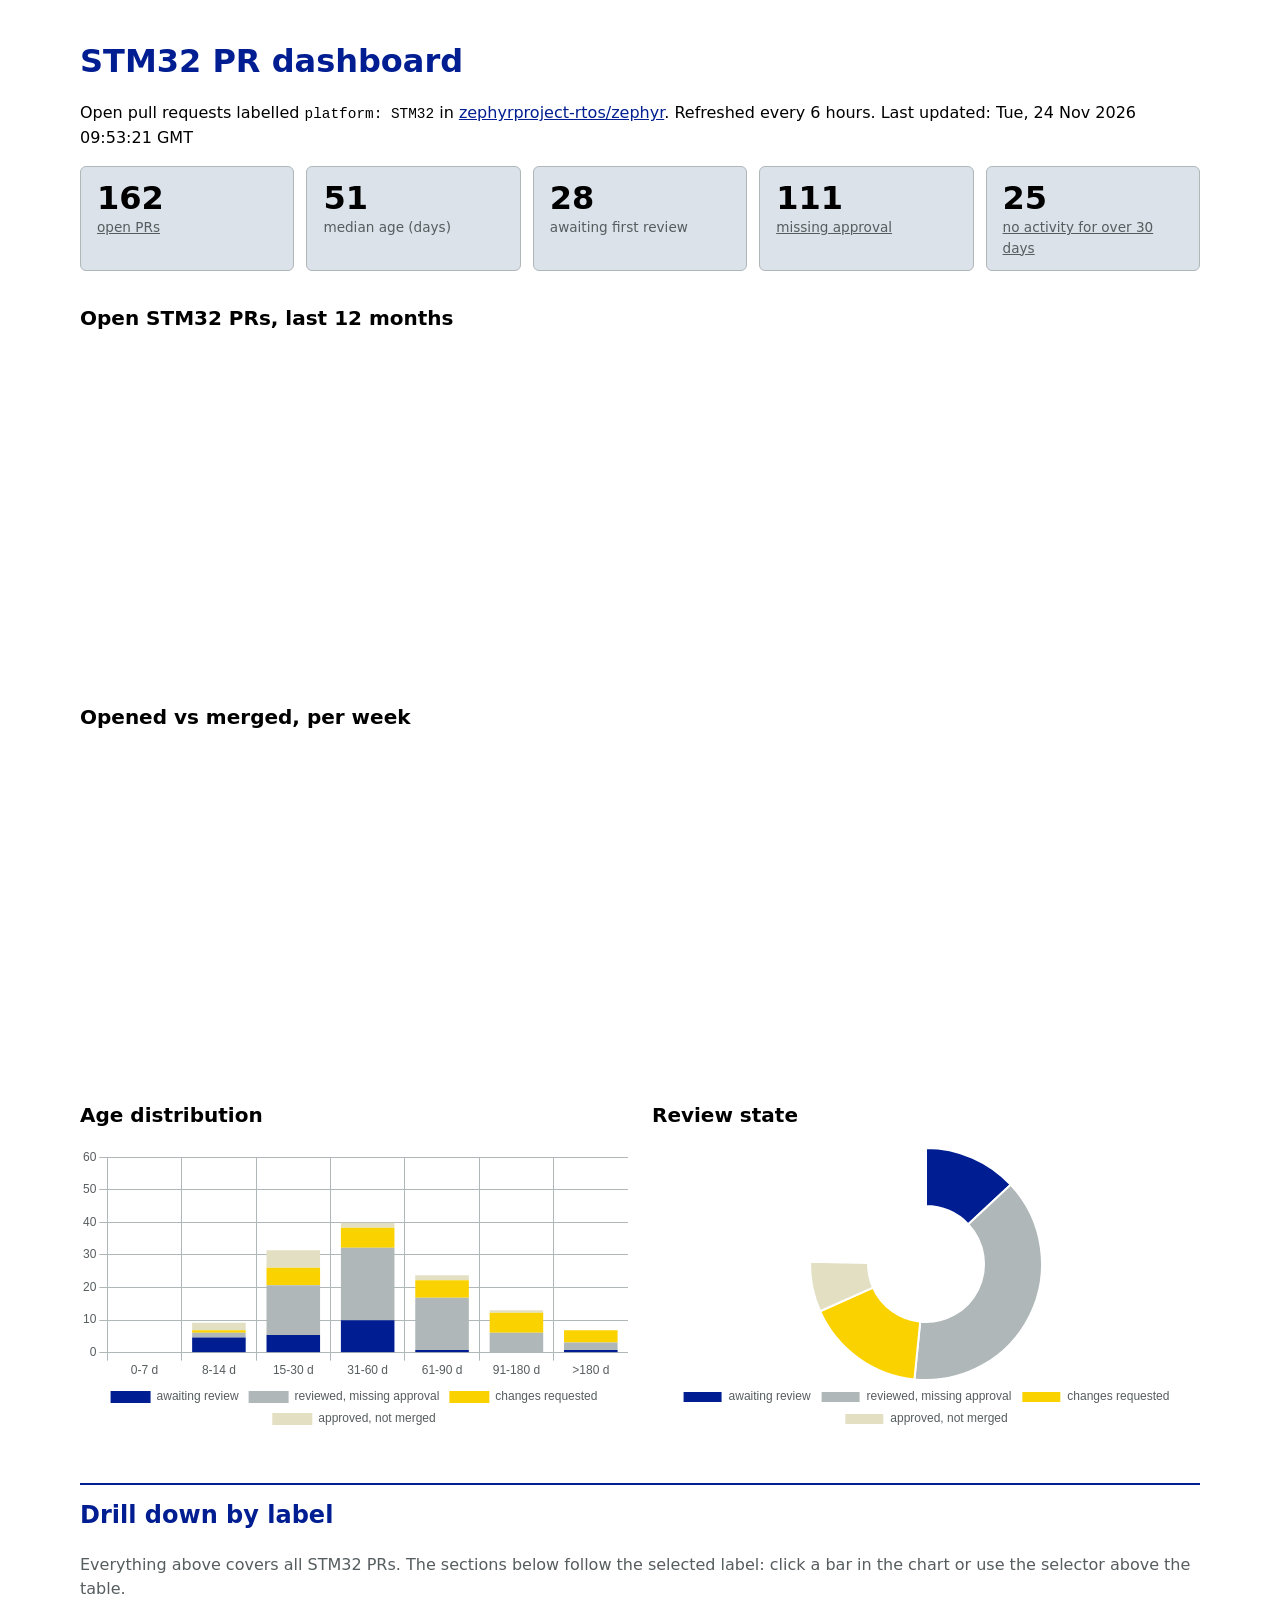
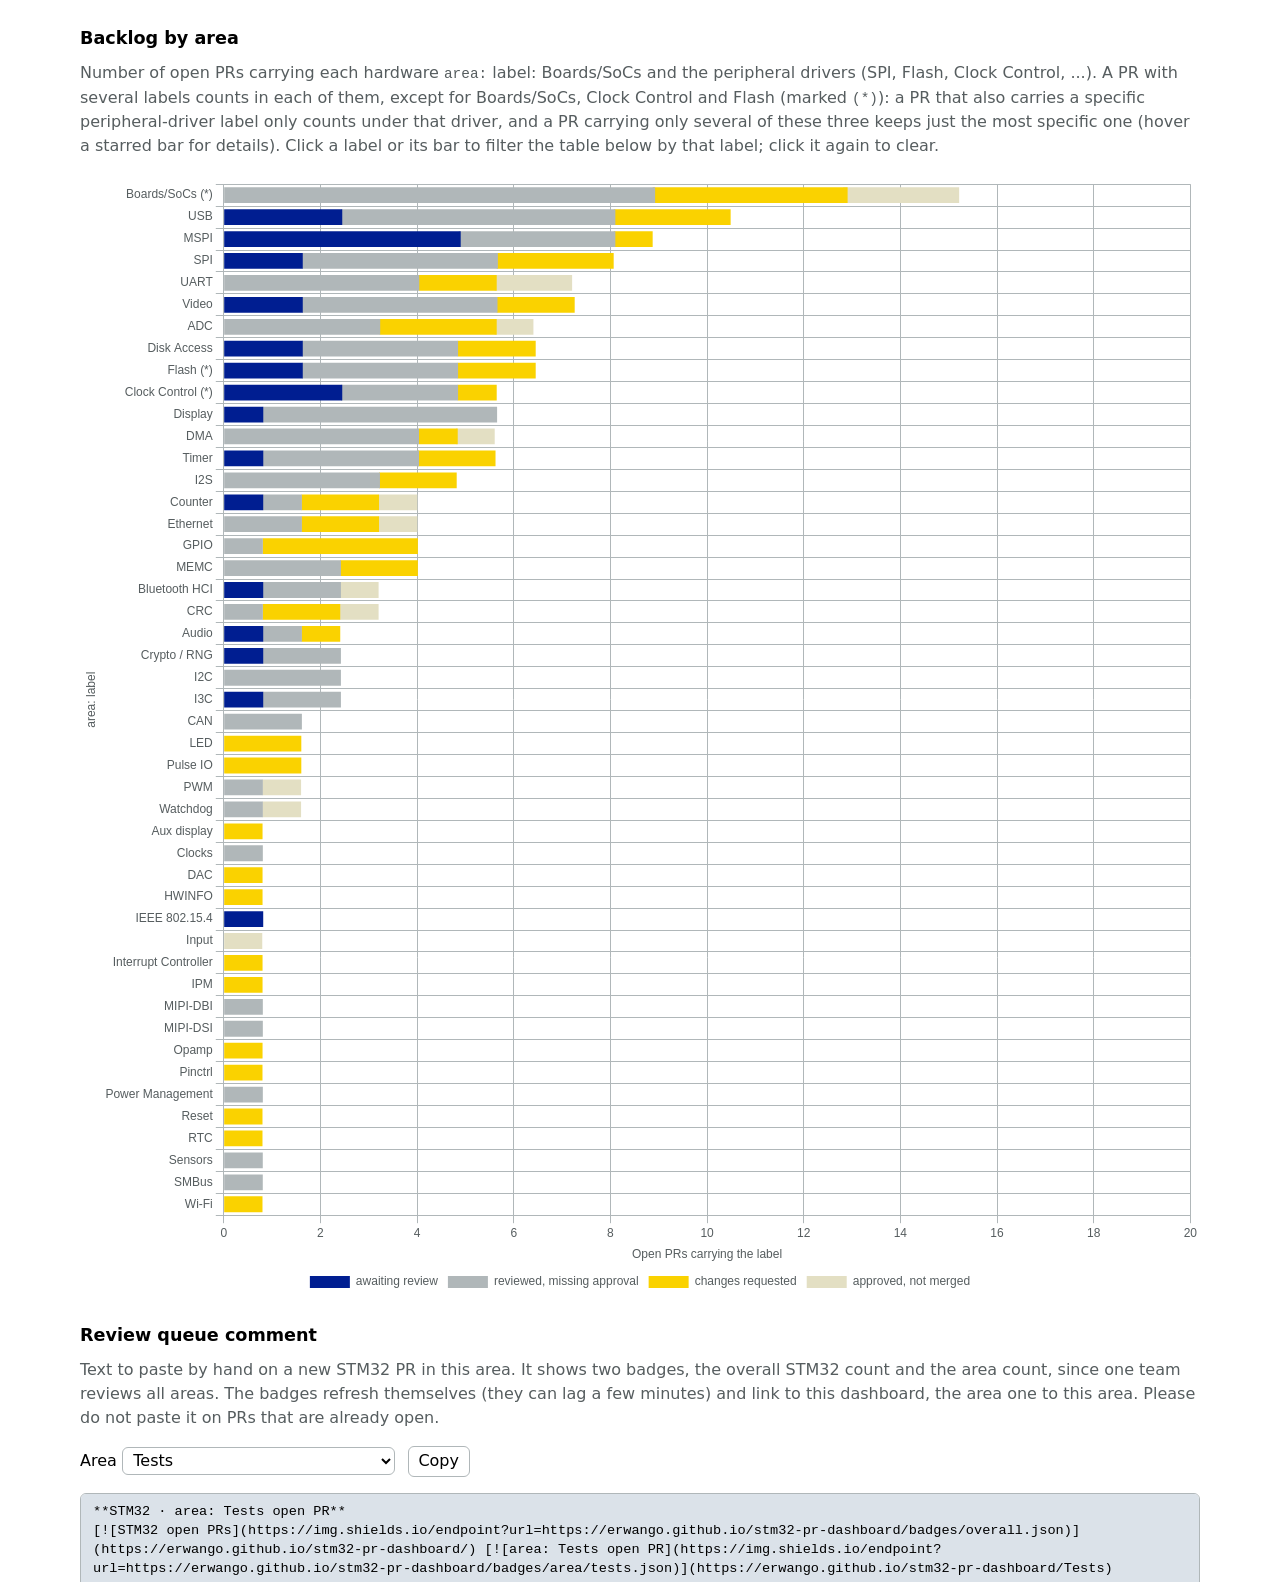
==== commit 208c35b0: "web: keep Boards/SoCs, Clock Control and Flash exclusive in the backlog chart These three labels are" ====
--- a/index.html
+++ b/index.html
@@ -59,7 +59,10 @@
       <h3>Backlog by area</h3>
       <p class="hint">Number of open PRs carrying each hardware <code>area:</code> label: Boards/SoCs
         and the peripheral drivers (SPI, Flash, Clock Control, ...). A PR with several labels counts
-        in each of them. Click a label or its bar to filter the table below by that label; click it
+        in each of them, except for Boards/SoCs, Clock Control and Flash (marked <code>(*)</code>):
+        a PR that also carries a specific peripheral-driver label only counts under that driver, and
+        a PR carrying only several of these three keeps just the most specific one (hover a starred
+        bar for details). Click a label or its bar to filter the table below by that label; click it
         again to clear.</p>
       <div class="chart" id="chart-areas-box"><canvas id="chart-areas" role="img" aria-label="Open PRs per hardware area label"></canvas></div>
     </section>
@@ -115,7 +118,10 @@
           ready for review, so a PR enters this dataset when it is labelled.</li>
         <li>Area = each <code>area:</code> label on the PR. A PR with three area labels counts in all
           three, so the sum over areas exceeds the PR count. A PR without an <code>area:</code> label
-          is shown as <em>Unclassified</em>.</li>
+          is shown as <em>Unclassified</em>. Exception, marked <code>(*)</code> in the backlog-by-area
+          chart: Boards/SoCs, Clock Control and Flash only count a PR that carries no other hardware
+          area label; a PR carrying several of these three and nothing else is kept under only the
+          most specific one, in this broadest-first order: Boards/SoCs, Clock Control, Flash.</li>
         <li>The area chart only shows hardware labels: Boards/SoCs and the labels of peripheral
           drivers. They are derived from upstream <code>MAINTAINERS.yml</code> at each collection:
           a label is hardware when at least half of the areas carrying it are driver areas
